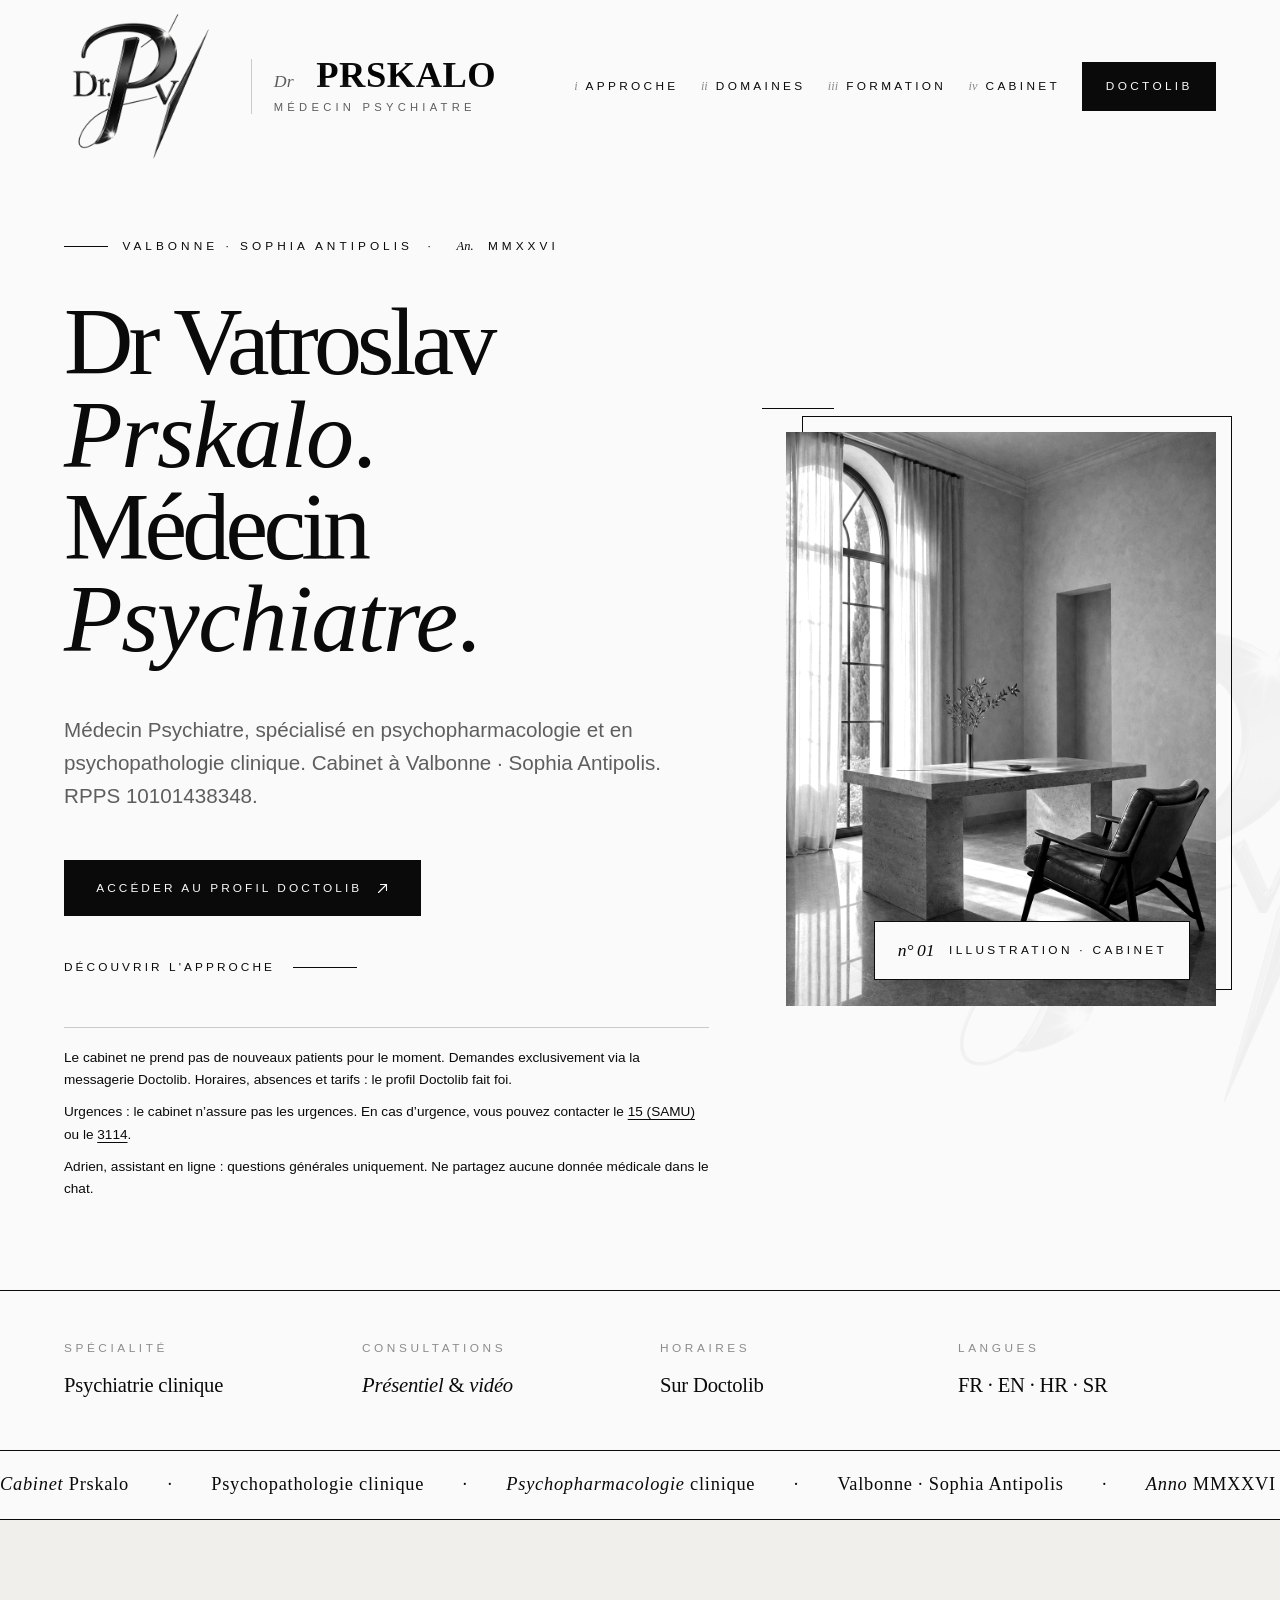
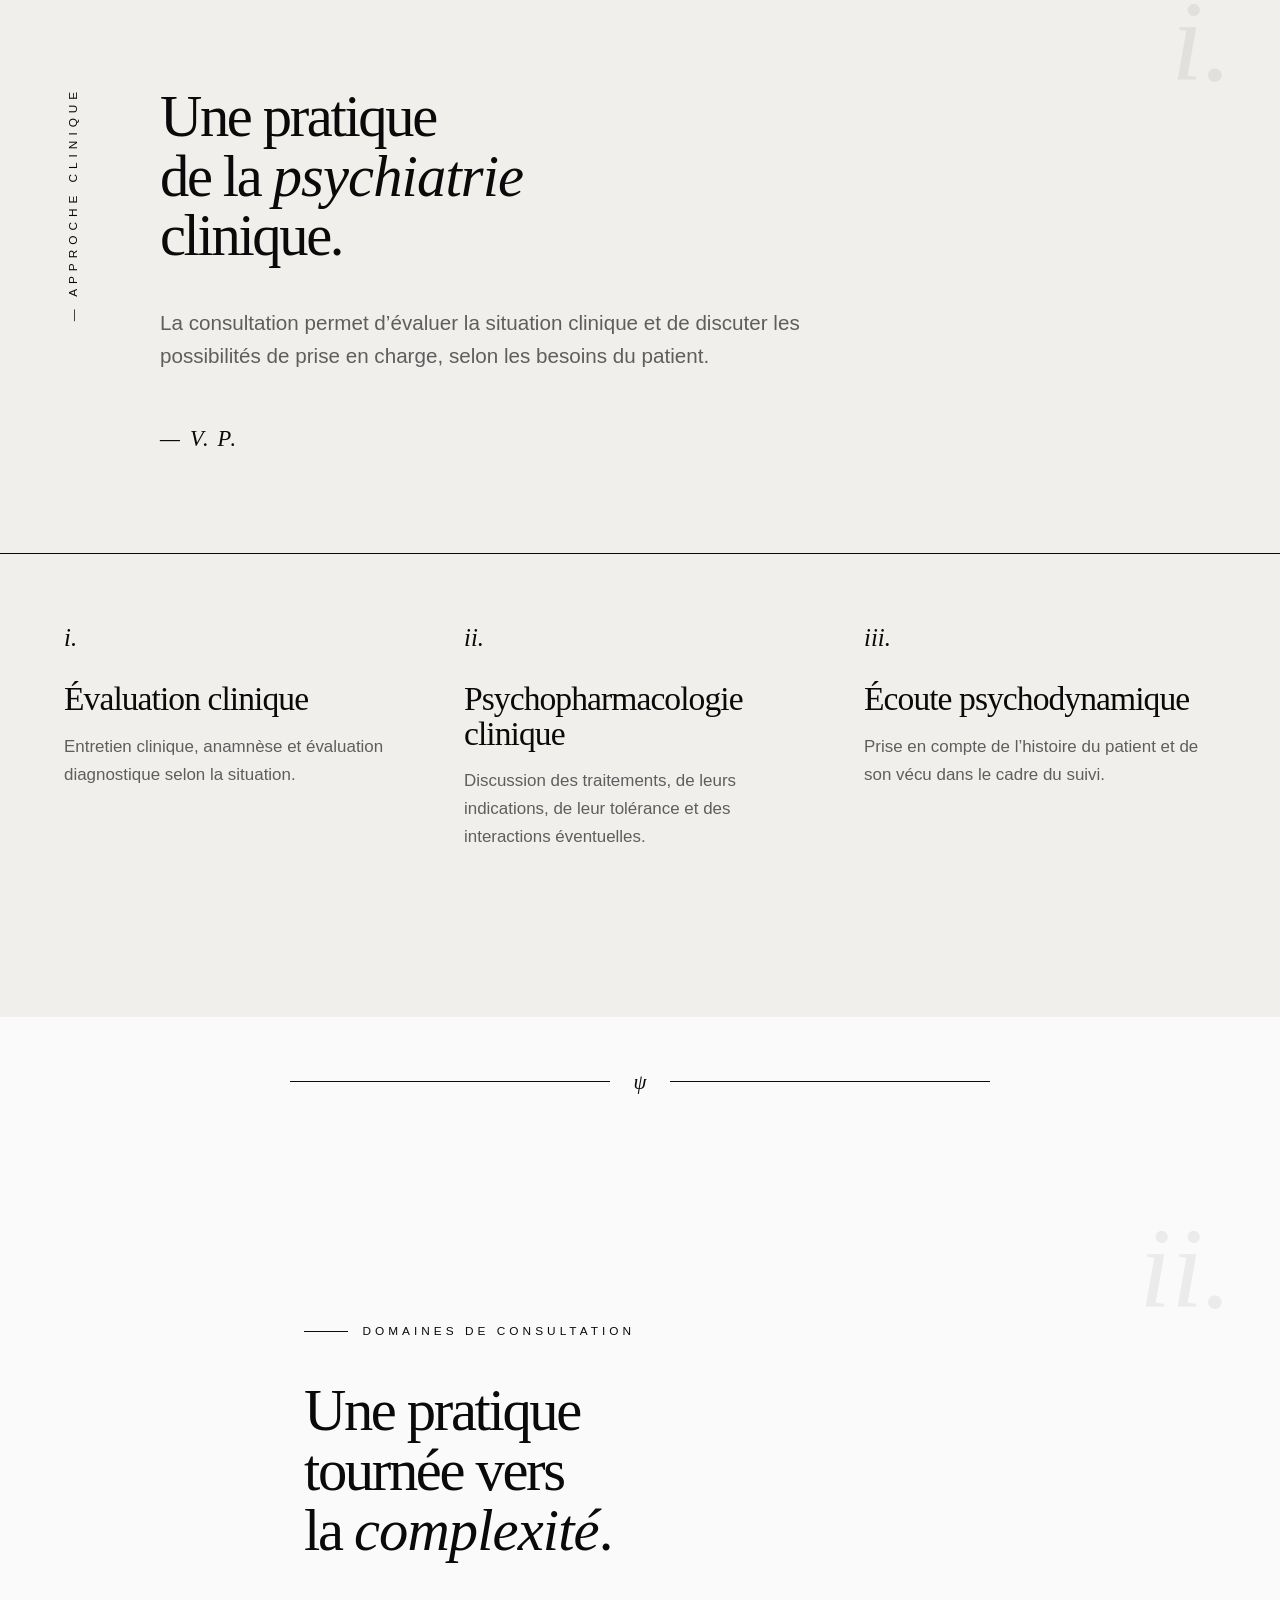
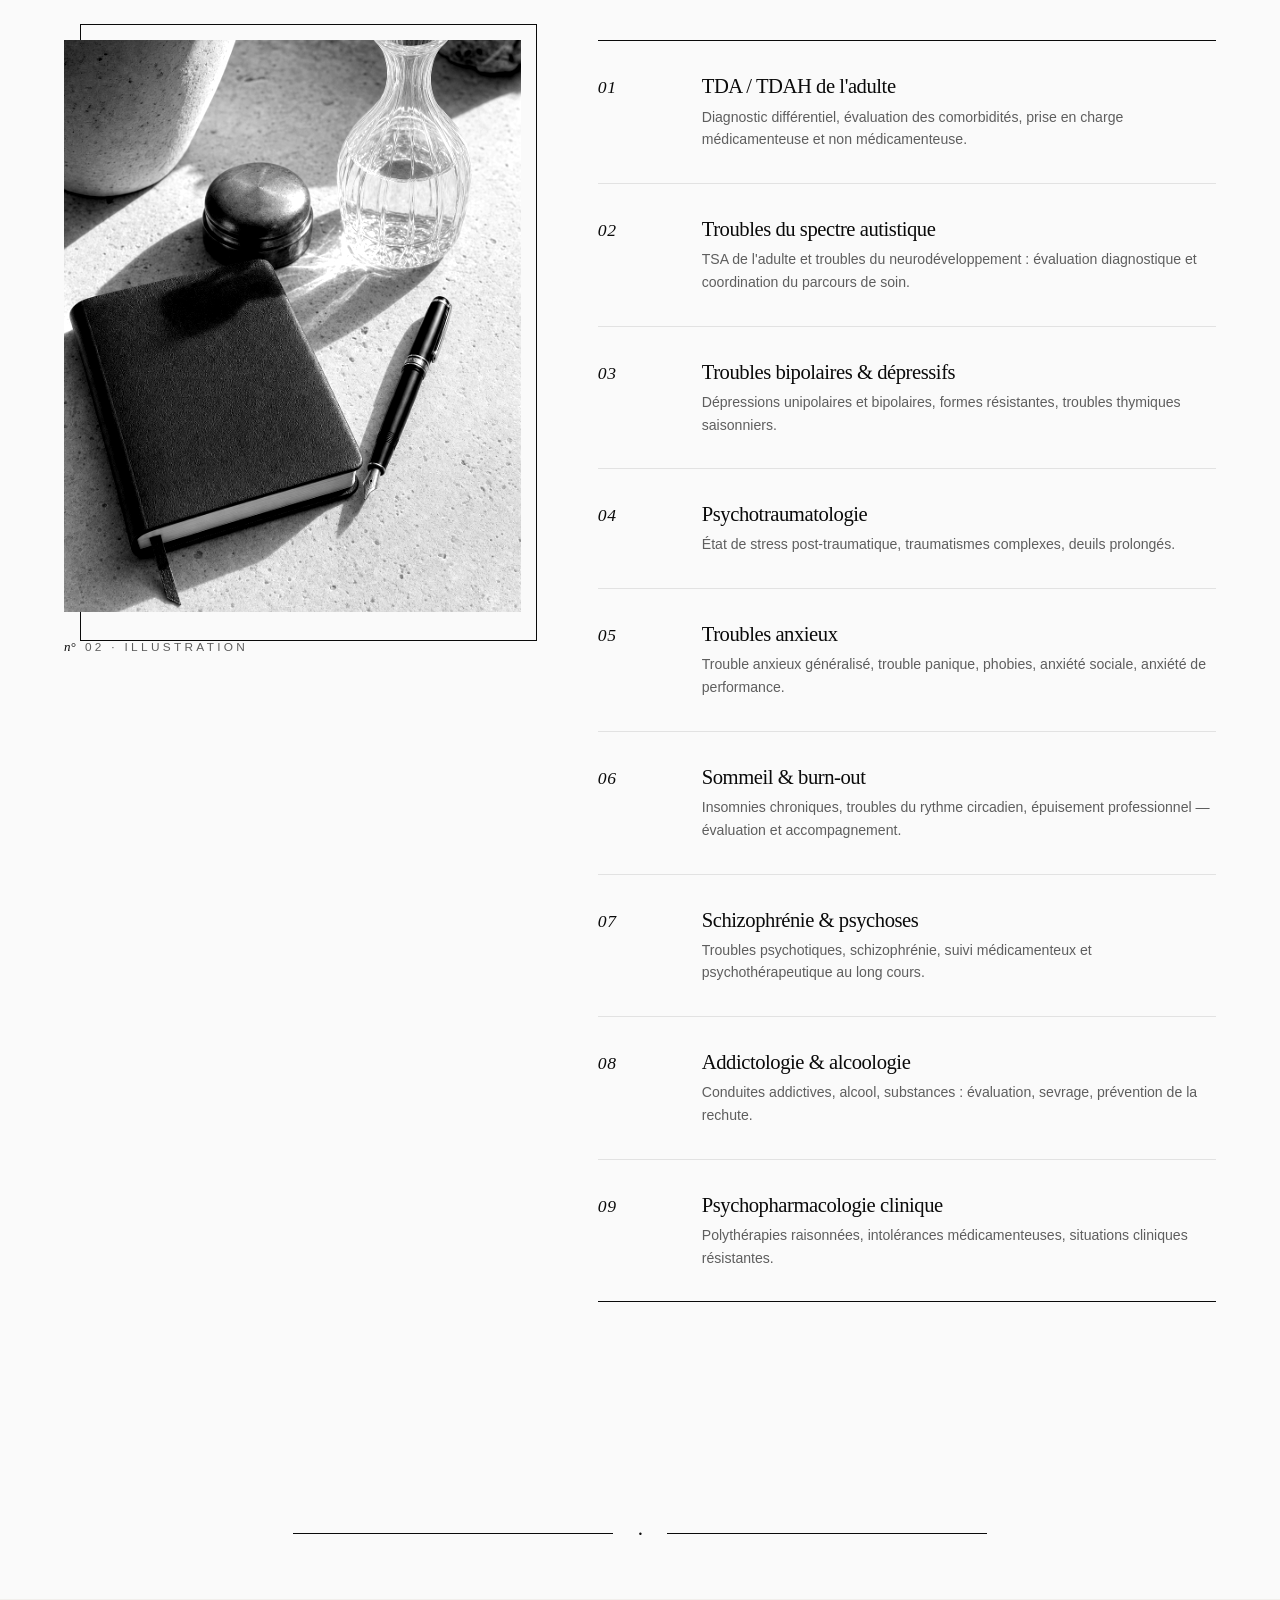
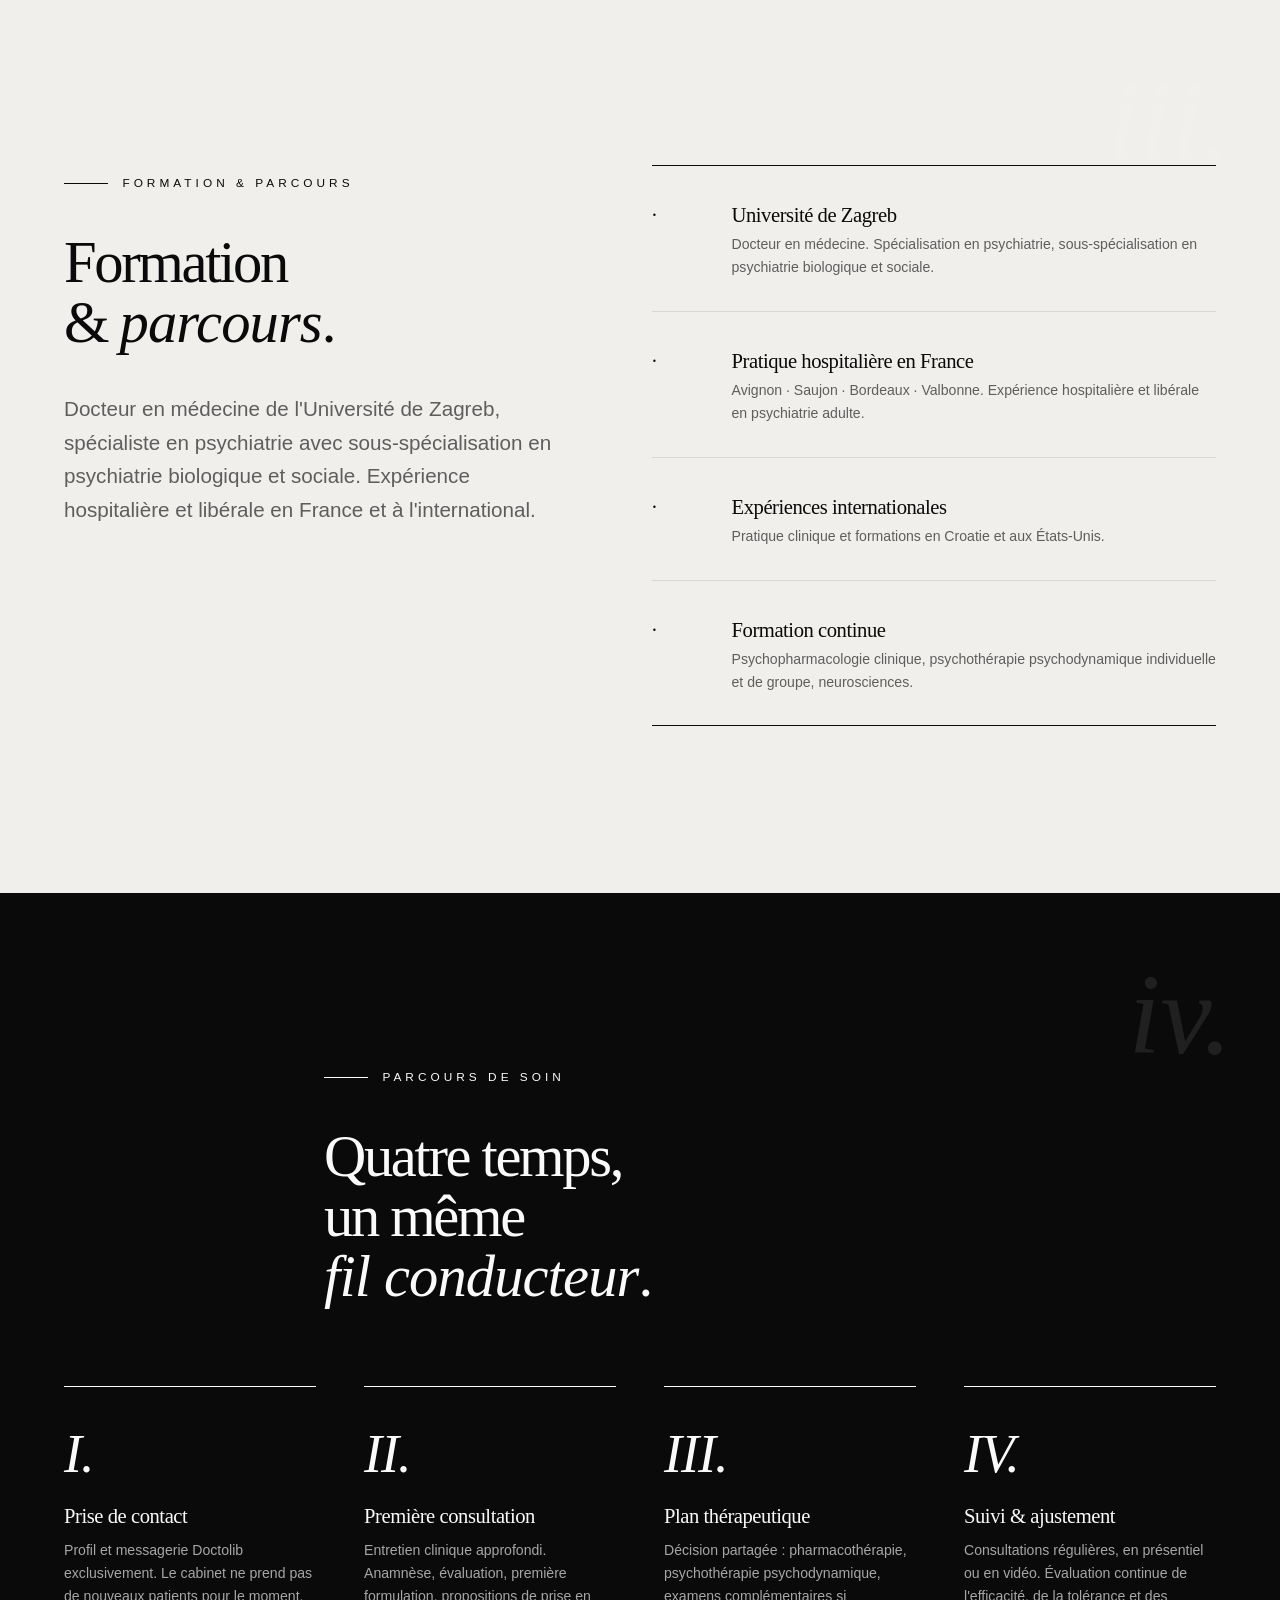
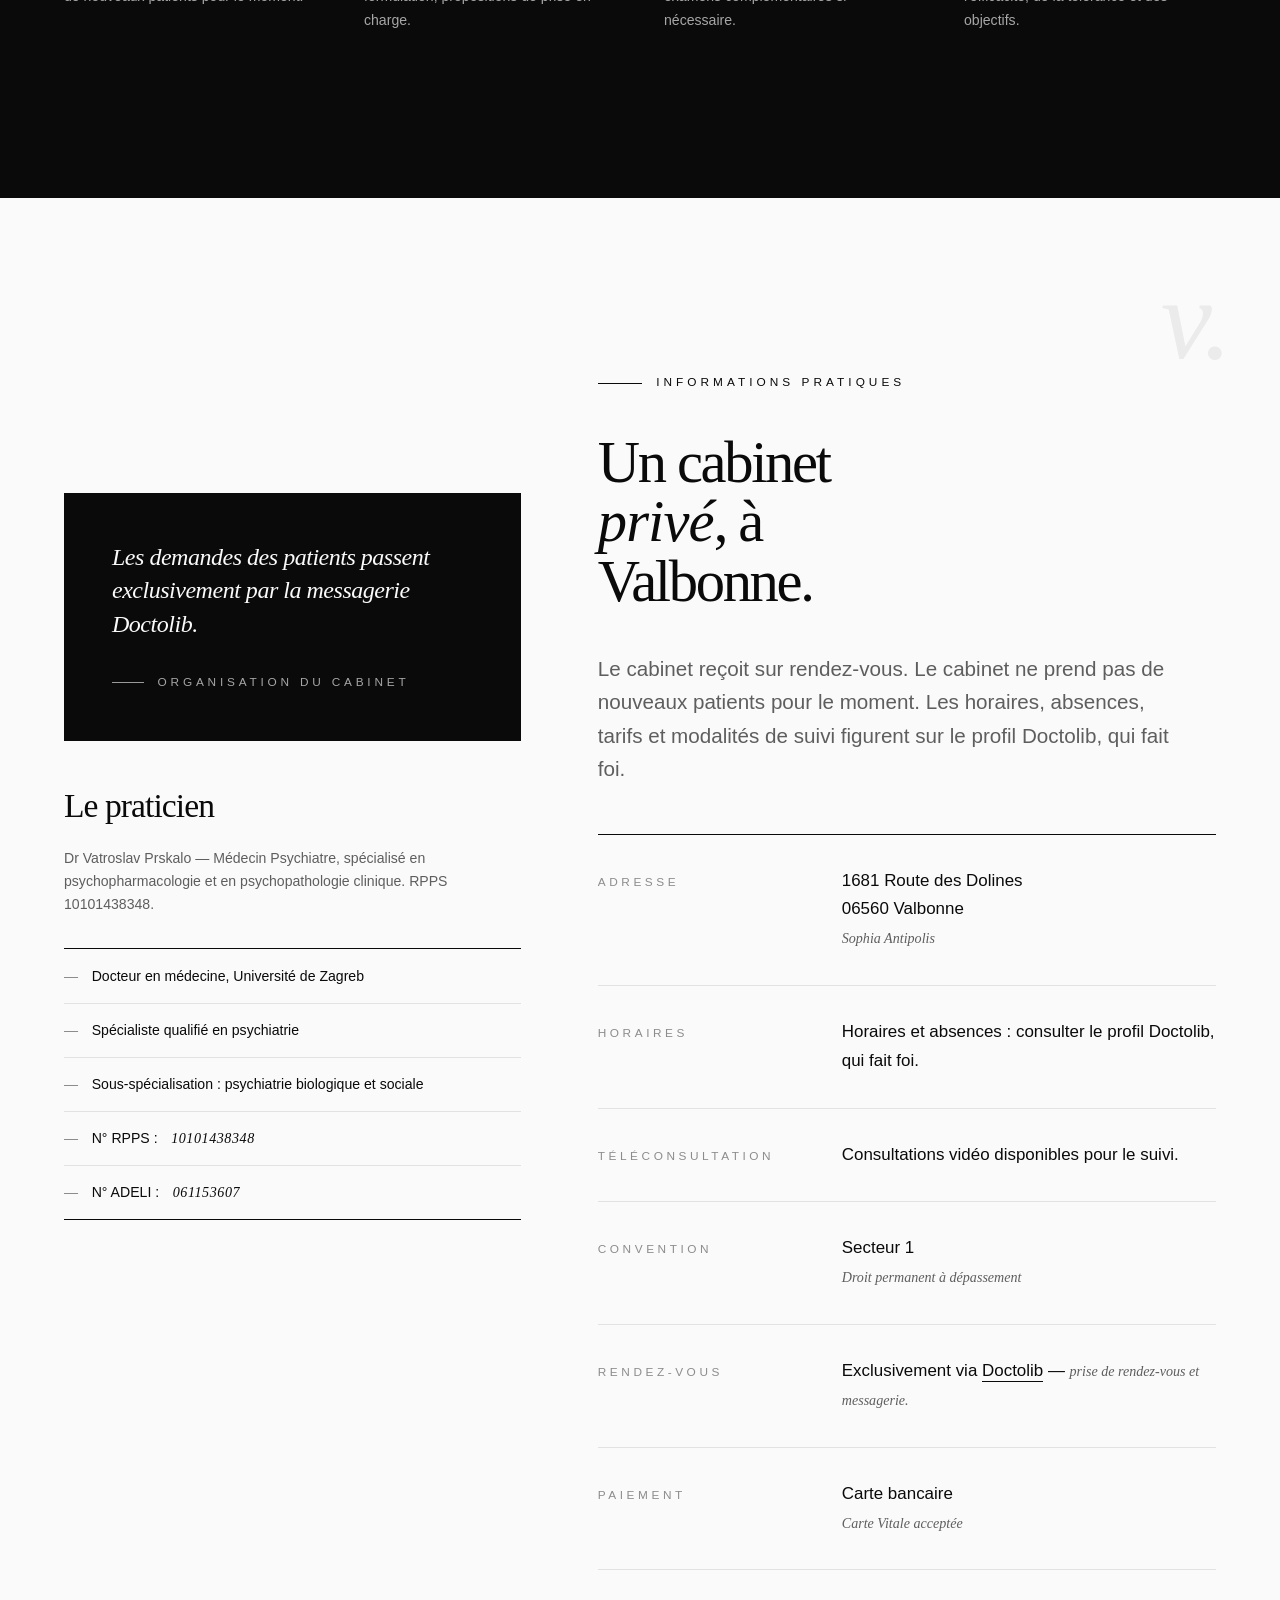
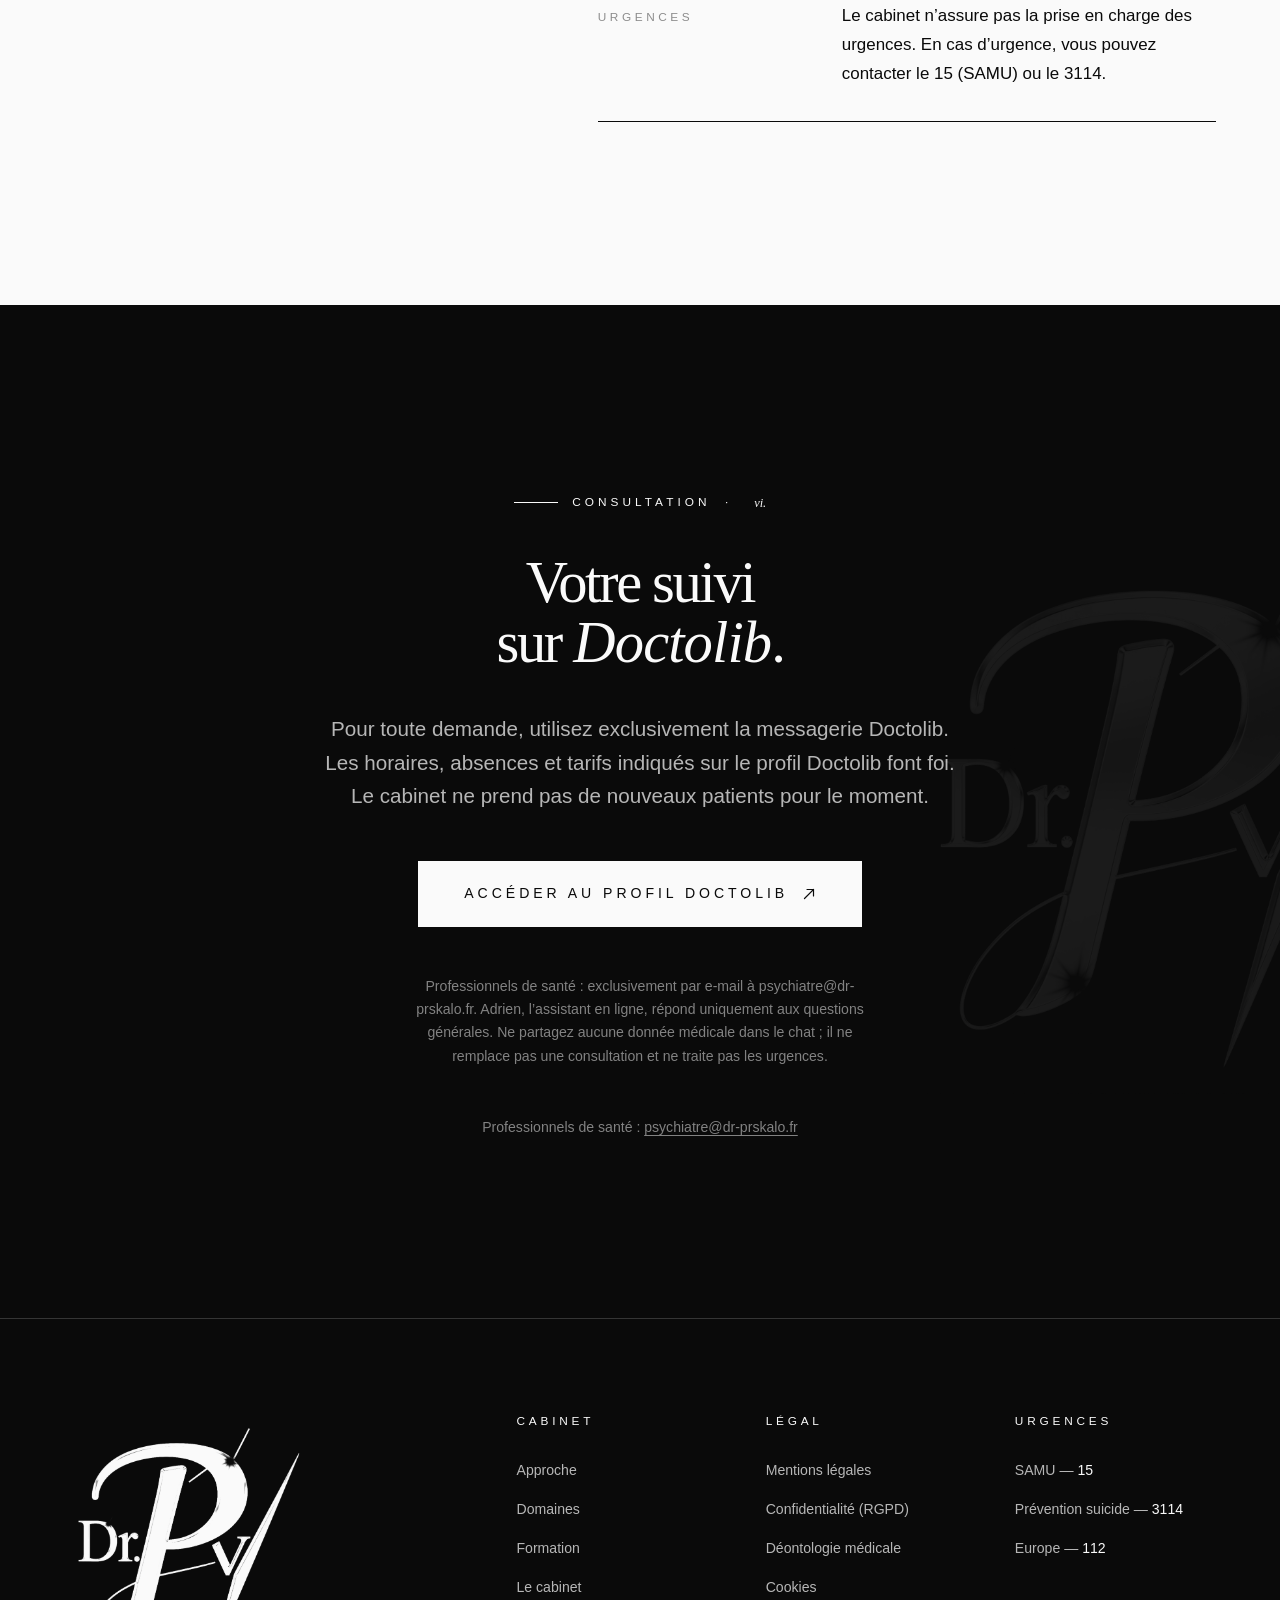
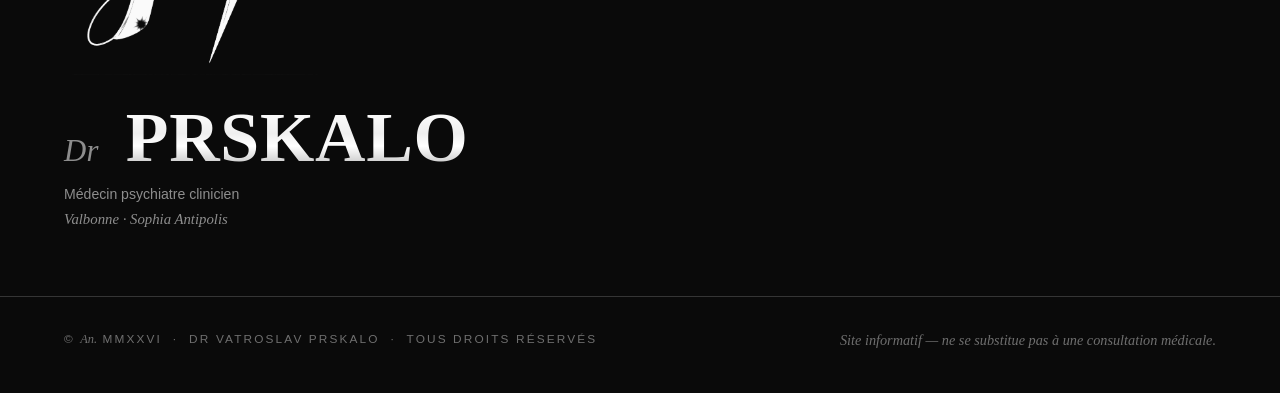
==== index.html @ e4ca60c6 "Site dr-prskalo.fr" ====
<!DOCTYPE html>

<html lang="fr">
<head>
<meta charset="utf-8"/>
<meta content="width=device-width, initial-scale=1" name="viewport"/>
<title>Docteur V. PRSKALO — Médecin Psychiatre</title>
<meta content="Cabinet privé du Dr Vatroslav Prskalo, médecin psychiatre clinicien, spécialisé en psychopathologie et en psychopharmacologie clinique. Valbonne · Sophia Antipolis." name="description"/>
<meta content="Cabinet du Dr V. Prskalo — Médecin psychiatre clinicien" property="og:title"/>
<meta content="Spécialisé en psychopathologie et en psychopharmacologie clinique. Valbonne · Sophia Antipolis." property="og:description"/>
<meta content="website" property="og:type"/>



<link href="style.css" rel="stylesheet"/>
<link href="fonts/fonts.css" rel="stylesheet"/><noscript><style>.curtain{display:none}</style></noscript></head>
<body>
<!-- ============ INTRO RIDEAU (vinjeta haute couture) ============ -->
<div aria-hidden="true" class="curtain" id="curtain">
<div class="curtain-panel curtain-l"></div>
<div class="curtain-panel curtain-r"></div>
<div class="curtain-mark">
<img alt="" src="monogram.png"/>
</div>
</div>
<!-- ============ HEADER ============ -->
<header class="site-header" id="siteHeader">
<div class="container header-inner">
<a aria-label="Cabinet Dr V. Prskalo" class="brand" href="#">
<img alt="" aria-hidden="true" class="brand-mono" src="monogram.png"/>
<span class="brand-text">
<span class="brand-name"><span class="brand-pre"><em>Dr</em></span> <span class="brand-bold">PRSKALO</span></span>
<span class="brand-sub">Médecin Psychiatre</span>
</span>
</a>
<nav aria-label="Navigation principale" class="site-nav">
<a href="#approche"><span class="nav-num">i</span>Approche</a>
<a href="#expertise"><span class="nav-num">ii</span>Domaines</a>
<a href="#formation"><span class="nav-num">iii</span>Formation</a>
<a href="#cabinet"><span class="nav-num">iv</span>Cabinet</a>
<a class="nav-cta" href="https://www.doctolib.fr/psychiatre/valbonne/vatroslav-prskalo" rel="noopener" target="_blank">Doctolib</a>
</nav>
</div>
</header>
<!-- ============ HERO ============ -->
<section class="hero">
<span aria-hidden="true" class="watermark"><img alt="" src="monogram.png"/></span>
<div class="container hero-grid">
<div class="hero-text reveal">
<p class="eyebrow"><span class="hairline-x"></span>Valbonne · Sophia Antipolis  ·  <em>An.</em> MMXXVI</p>
<h1 class="hero-title"><span class="line">Dr Vatroslav</span><span class="line"><em>Prskalo</em>.</span><span class="line">Médecin</span><span class="line"><em>Psychiatre</em>.</span></h1>
<p class="hero-lede">Médecin Psychiatre, spécialisé en psychopharmacologie et en psychopathologie clinique. Cabinet à Valbonne · Sophia Antipolis. RPPS 10101438348.</p>
<div class="hero-cta">
<a class="btn btn-primary" href="https://www.doctolib.fr/psychiatre/valbonne/vatroslav-prskalo" rel="noopener" target="_blank">
<span>Accéder au profil Doctolib</span>
<svg aria-hidden="true" fill="none" height="13" viewbox="0 0 13 13" width="13">
<path d="M2.5 10.5 L 10.5 2.5 M 4.5 2.5 H 10.5 V 8.5" stroke="currentColor" stroke-linecap="round" stroke-width="1.1"></path>
</svg>
</a>
<a class="btn btn-text" href="#approche">
<span>Découvrir l'approche</span>
<span class="btn-text-rule"></span>
</a>
</div><div class="office-notice"><p><strong>Le cabinet ne prend pas de nouveaux patients pour le moment.</strong> Demandes exclusivement via la messagerie Doctolib. Horaires, absences et tarifs : le profil Doctolib fait foi.</p><p><strong>Urgences :</strong> le cabinet n’assure pas les urgences. En cas d’urgence, vous pouvez contacter le <a href="tel:15">15 (SAMU)</a> ou le <a href="tel:3114">3114</a>.</p><p><strong>Adrien, assistant en ligne :</strong> questions générales uniquement. Ne partagez aucune donnée médicale dans le chat.</p></div>
</div>
<figure class="hero-figure reveal reveal-delay">
<span aria-hidden="true" class="figure-frame"></span>
<img alt="Illustration décorative en noir et blanc : intérieur et mobilier" loading="eager" src="hero-bw.png"/>
<figcaption>
<span class="caption-num"><em>n°</em> 01</span>
<span class="caption-text">Illustration · cabinet</span>
</figcaption>
<span aria-hidden="true" class="figure-rule"></span>
</figure>
</div>
<div class="container hero-meta-wrap">
<dl class="hero-meta">
<div><dt>Spécialité</dt><dd>Psychiatrie clinique</dd></div>
<div><dt>Consultations</dt><dd><em>Présentiel</em> &amp; <em>vidéo</em></dd></div>
<div><dt>Horaires</dt><dd>Sur Doctolib</dd></div>
<div><dt>Langues</dt><dd>FR · EN · HR · SR</dd></div>
</dl>
</div>
<!-- Marquee discret -->
<div aria-hidden="true" class="marquee">
<div class="marquee-track">
<span><em>Cabinet</em> Prskalo</span><span>·</span>
<span>Psychopathologie clinique</span><span>·</span>
<span><em>Psychopharmacologie</em> clinique</span><span>·</span>
<span>Valbonne · Sophia Antipolis</span><span>·</span>
<span><em>Anno</em> MMXXVI</span><span>·</span>
<span><em>Cabinet</em> Prskalo</span><span>·</span>
<span>Psychopathologie clinique</span><span>·</span>
<span><em>Psychopharmacologie</em> clinique</span><span>·</span>
<span>Valbonne · Sophia Antipolis</span><span>·</span>
<span><em>Anno</em> MMXXVI</span><span>·</span>
</div>
</div>
</section>
<!-- ============ MANIFESTE / APPROCHE ============ -->
<section class="section section-manifest" id="approche">
<span aria-hidden="true" class="section-mark"><em>i.</em></span>
<div class="container manifest-grid">
<p class="eyebrow eyebrow-vertical">— Approche clinique</p>
<div class="manifest-text reveal">
<h2 class="display-h2"><span class="line">Une pratique</span><span class="line">de la <em>psychiatrie</em></span><span class="line">clinique.</span></h2>
<p class="manifest-lede">La consultation permet d’évaluer la situation clinique et de discuter les possibilités de prise en charge, selon les besoins du patient.</p>
<p class="signature"><em>— V. P.</em></p>
</div>
</div>
<div class="container pillars-grid">
<article class="pillar reveal">
<span class="pillar-num"><em>i.</em></span>
<h3>Évaluation clinique</h3>
<p>Entretien clinique, anamnèse et évaluation diagnostique selon la situation.</p>
</article>
<article class="pillar reveal reveal-d1">
<span class="pillar-num"><em>ii.</em></span>
<h3>Psychopharmacologie clinique</h3>
<p>Discussion des traitements, de leurs indications, de leur tolérance et des interactions éventuelles.</p>
</article>
<article class="pillar reveal reveal-d2">
<span class="pillar-num"><em>iii.</em></span>
<h3>Écoute psychodynamique</h3>
<p>Prise en compte de l’histoire du patient et de son vécu dans le cadre du suivi.</p>
</article>
</div>
</section>
<!-- ============ DIVIDER COUTURE ============ -->
<div aria-hidden="true" class="couture-divider">
<span class="cd-line"></span>
<span class="cd-glyph"><em>ψ</em></span>
<span class="cd-line"></span>
</div>
<!-- ============ EXPERTISE ============ -->
<section class="section section-expertise" id="expertise">
<span aria-hidden="true" class="section-mark"><em>ii.</em></span>
<div class="container expertise-head reveal">
<p class="eyebrow"><span class="hairline-x"></span>Domaines de consultation</p>
<h2 class="display-h2">
<span class="line">Une pratique</span>
<span class="line">tournée vers</span>
<span class="line">la <em>complexité</em>.</span>
</h2>
</div>
<div class="container expertise-grid">
<figure class="expertise-figure reveal">
<span aria-hidden="true" class="figure-frame"></span>
<img alt="Illustration décorative en noir et blanc : carnet et objets" loading="lazy" src="detail-bw.png"/>
<figcaption><em>n°</em> 02 · Illustration</figcaption>
</figure>
<ul class="expertise-list">
<li class="reveal">
<span class="expertise-index"><em>01</em></span>
<div>
<h3>TDA / TDAH de l'adulte</h3>
<p>Diagnostic différentiel, évaluation des comorbidités, prise en charge médicamenteuse et non médicamenteuse.</p>
</div>
</li>
<li class="reveal">
<span class="expertise-index"><em>02</em></span>
<div>
<h3>Troubles du spectre autistique</h3>
<p>TSA de l'adulte et troubles du neurodéveloppement : évaluation diagnostique et coordination du parcours de soin.</p>
</div>
</li>
<li class="reveal">
<span class="expertise-index"><em>03</em></span>
<div>
<h3>Troubles bipolaires &amp; dépressifs</h3>
<p>Dépressions unipolaires et bipolaires, formes résistantes, troubles thymiques saisonniers.</p>
</div>
</li>
<li class="reveal">
<span class="expertise-index"><em>04</em></span>
<div>
<h3>Psychotraumatologie</h3>
<p>État de stress post-traumatique, traumatismes complexes, deuils prolongés.</p>
</div>
</li>
<li class="reveal">
<span class="expertise-index"><em>05</em></span>
<div>
<h3>Troubles anxieux</h3>
<p>Trouble anxieux généralisé, trouble panique, phobies, anxiété sociale, anxiété de performance.</p>
</div>
</li>
<li class="reveal">
<span class="expertise-index"><em>06</em></span>
<div>
<h3>Sommeil &amp; burn-out</h3>
<p>Insomnies chroniques, troubles du rythme circadien, épuisement professionnel — évaluation et accompagnement.</p>
</div>
</li>
<li class="reveal">
<span class="expertise-index"><em>07</em></span>
<div>
<h3>Schizophrénie &amp; psychoses</h3>
<p>Troubles psychotiques, schizophrénie, suivi médicamenteux et psychothérapeutique au long cours.</p>
</div>
</li>
<li class="reveal">
<span class="expertise-index"><em>08</em></span>
<div>
<h3>Addictologie &amp; alcoologie</h3>
<p>Conduites addictives, alcool, substances : évaluation, sevrage, prévention de la rechute.</p>
</div>
</li>
<li class="reveal">
<span class="expertise-index"><em>09</em></span>
<div>
<h3>Psychopharmacologie clinique</h3>
<p>Polythérapies raisonnées, intolérances médicamenteuses, situations cliniques résistantes.</p>
</div>
</li>
</ul>
</div>
</section>
<!-- ============ DIVIDER COUTURE ============ -->
<div aria-hidden="true" class="couture-divider">
<span class="cd-line"></span>
<span class="cd-glyph"><em>·</em></span>
<span class="cd-line"></span>
</div>
<!-- ============ FORMATION ============ -->
<section class="section section-formation" id="formation">
<span aria-hidden="true" class="section-mark section-mark-light"><em>iii.</em></span>
<div class="container formation-grid">
<div class="formation-head reveal">
<p class="eyebrow"><span class="hairline-x"></span>Formation &amp; parcours</p>
<h2 class="display-h2"><span class="line">Formation</span><span class="line">&amp; <em>parcours</em>.</span></h2>
<p class="formation-lede">
        Docteur en médecine de l'Université de Zagreb, spécialiste en psychiatrie avec sous-spécialisation en psychiatrie biologique et sociale. Expérience hospitalière et libérale en France et à l'international.
      </p>
</div>
<ol class="cv-list">
<li class="reveal">
<span class="cv-year"><em>·</em></span>
<div>
<h4>Université de Zagreb</h4>
<p>Docteur en médecine. Spécialisation en psychiatrie, sous-spécialisation en psychiatrie biologique et sociale.</p>
</div>
</li>
<li class="reveal">
<span class="cv-year"><em>·</em></span>
<div>
<h4>Pratique hospitalière en France</h4>
<p>Avignon · Saujon · Bordeaux · Valbonne. Expérience hospitalière et libérale en psychiatrie adulte.</p>
</div>
</li>
<li class="reveal">
<span class="cv-year"><em>·</em></span>
<div>
<h4>Expériences internationales</h4>
<p>Pratique clinique et formations en Croatie et aux États-Unis.</p>
</div>
</li>
<li class="reveal">
<span class="cv-year"><em>·</em></span>
<div>
<h4>Formation continue</h4>
<p>Psychopharmacologie clinique, psychothérapie psychodynamique individuelle et de groupe, neurosciences.</p>
</div>
</li>
</ol>
</div>
</section>
<!-- ============ PARCOURS DE SOIN ============ -->
<section class="section section-dark" id="parcours">
<span aria-hidden="true" class="section-mark section-mark-light"><em>iv.</em></span>
<div class="container parcours-head reveal">
<p class="eyebrow eyebrow-light"><span class="hairline-x hairline-x-light"></span>Parcours de soin</p>
<h2 class="display-h2">
<span class="line">Quatre temps,</span>
<span class="line">un même</span>
<span class="line"><em>fil conducteur</em>.</span>
</h2>
</div>
<div class="container">
<ol class="steps">
<li class="reveal">
<span class="step-num"><em>I.</em></span>
<h3>Prise de contact</h3>
<p>Profil et messagerie Doctolib exclusivement. Le cabinet ne prend pas de nouveaux patients pour le moment.</p>
</li>
<li class="reveal reveal-d1">
<span class="step-num"><em>II.</em></span>
<h3>Première consultation</h3>
<p>Entretien clinique approfondi. Anamnèse, évaluation, première formulation, propositions de prise en charge.</p>
</li>
<li class="reveal reveal-d2">
<span class="step-num"><em>III.</em></span>
<h3>Plan thérapeutique</h3>
<p>Décision partagée : pharmacothérapie, psychothérapie psychodynamique, examens complémentaires si nécessaire.</p>
</li>
<li class="reveal reveal-d3">
<span class="step-num"><em>IV.</em></span>
<h3>Suivi &amp; ajustement</h3>
<p>Consultations régulières, en présentiel ou en vidéo. Évaluation continue de l'efficacité, de la tolérance et des objectifs.</p>
</li>
</ol>
</div>
</section>
<!-- ============ CABINET ============ -->
<section class="section" id="cabinet">
<span aria-hidden="true" class="section-mark"><em>v.</em></span>
<div class="container cabinet-grid">
<aside class="cabinet-aside reveal">
<div class="quote"><p>Les demandes des patients passent exclusivement par la messagerie Doctolib.</p><footer><span class="quote-rule"></span>Organisation du cabinet</footer></div>
<div class="credentials">
<h3>Le praticien</h3>
<p class="cred-intro">Dr Vatroslav Prskalo — Médecin Psychiatre, spécialisé en psychopharmacologie et en psychopathologie clinique. RPPS 10101438348.</p>
<ul class="cred-list">
<li><span>—</span> Docteur en médecine, Université de Zagreb</li>
<li><span>—</span> Spécialiste qualifié en psychiatrie</li>
<li><span>—</span> Sous-spécialisation : psychiatrie biologique et sociale</li>
<li><span>—</span> N° RPPS : <em>10101438348</em></li>
<li><span>—</span> N° ADELI : <em>061153607</em></li>
</ul>
</div>
</aside>
<div class="cabinet-main reveal">
<p class="eyebrow"><span class="hairline-x"></span>Informations pratiques</p>
<h2 class="display-h2">
<span class="line">Un cabinet</span>
<span class="line"><em>privé</em>, à</span>
<span class="line">Valbonne.</span>
</h2>
<p class="cabinet-lede">Le cabinet reçoit sur rendez-vous. Le cabinet ne prend pas de nouveaux patients pour le moment. Les horaires, absences, tarifs et modalités de suivi figurent sur le profil Doctolib, qui fait foi.</p>
<dl class="info-list">
<div>
<dt>Adresse</dt>
<dd>1681 Route des Dolines<br/>06560 Valbonne<br/><em>Sophia Antipolis</em></dd>
</div>
<div>
<dt>Horaires</dt>
<dd>Horaires et absences : consulter le profil Doctolib, qui fait foi.</dd>
</div>
<div>
<dt>Téléconsultation</dt>
<dd>Consultations vidéo disponibles pour le suivi.</dd>
</div>
<div>
<dt>Convention</dt>
<dd>Secteur 1<br/><em>Droit permanent à dépassement</em></dd>
</div>
<div>
<dt>Rendez-vous</dt>
<dd>Exclusivement via <a class="inline-link" href="https://www.doctolib.fr/psychiatre/valbonne/vatroslav-prskalo" rel="noopener" target="_blank">Doctolib</a> — <em>prise de rendez-vous et messagerie.</em></dd>
</div>
<div>
<dt>Paiement</dt>
<dd>Carte bancaire<br/><em>Carte Vitale acceptée</em></dd>
</div>
<div>
<dt>Urgences</dt>
<dd>Le cabinet n’assure pas la prise en charge des urgences. En cas d’urgence, vous pouvez contacter le <a href="tel:15">15 (SAMU)</a> ou le <a href="tel:3114">3114</a>.</dd>
</div>
</dl>
</div>
</div>
</section>
<!-- ============ CTA RDV ============ -->
<section class="section section-cta" id="rdv">
<span aria-hidden="true" class="watermark watermark-light"><img alt="" src="monogram.png"/></span>
<div class="container cta-inner reveal">
<p class="eyebrow eyebrow-light"><span class="hairline-x hairline-x-light"></span>Consultation  ·  <em>vi.</em></p>
<h2 class="display-h2"><span class="line">Votre suivi</span><span class="line">sur <em>Doctolib</em>.</span></h2>
<p class="cta-lede">Pour toute demande, utilisez exclusivement la messagerie Doctolib. Les horaires, absences et tarifs indiqués sur le profil Doctolib font foi. Le cabinet ne prend pas de nouveaux patients pour le moment.</p>
<a class="btn btn-light btn-large" href="https://www.doctolib.fr/psychiatre/valbonne/vatroslav-prskalo" rel="noopener" target="_blank">
<span>Accéder au profil Doctolib</span>
<svg aria-hidden="true" fill="none" height="14" viewbox="0 0 14 14" width="14">
<path d="M2.5 11.5 L 11.5 2.5 M 5 2.5 H 11.5 V 9" stroke="currentColor" stroke-linecap="round" stroke-width="1.2"></path>
</svg>
</a>
<p class="cta-fineprint">Professionnels de santé : exclusivement par e-mail à psychiatre@dr-prskalo.fr. Adrien, l’assistant en ligne, répond uniquement aux questions générales. Ne partagez aucune donnée médicale dans le chat ; il ne remplace pas une consultation et ne traite pas les urgences.</p>
<p class="cta-fineprint">Professionnels de santé : <a href="mailto:psychiatre@dr-prskalo.fr">psychiatre@dr-prskalo.fr</a></p></div>
</section>
<!-- ============ FOOTER ============ -->
<footer class="site-footer">
<div class="container footer-inner">
<div class="footer-brand">
<img alt="" aria-hidden="true" class="brand-mono brand-mono-light" src="monogram-bw.png"/>
<p class="footer-brand-name"><span class="brand-pre"><em>Dr</em></span> <span class="brand-bold">PRSKALO</span></p>
<p class="footer-brand-sub">Médecin psychiatre clinicien<br/><em>Valbonne · Sophia Antipolis</em></p>
</div>
<div class="footer-col">
<h4>Cabinet</h4>
<ul>
<li><a href="#approche">Approche</a></li>
<li><a href="#expertise">Domaines</a></li>
<li><a href="#formation">Formation</a></li>
<li><a href="#cabinet">Le cabinet</a></li>
</ul>
</div>
<div class="footer-col">
<h4>Légal</h4>
<ul>
<li><a href="mentions-legales.html">Mentions légales</a></li>
<li><a href="mentions-legales.html">Confidentialité (RGPD)</a></li>
<li><a href="mentions-legales.html">Déontologie médicale</a></li>
<li><a href="mentions-legales.html">Cookies</a></li>
</ul>
</div>
<div class="footer-col">
<h4>Urgences</h4>
<ul>
<li><a href="tel:15">SAMU — <strong>15</strong></a></li>
<li><a href="tel:3114">Prévention suicide — <strong>3114</strong></a></li>
<li><a href="tel:112">Europe — <strong>112</strong></a></li>
</ul>
</div>
</div>
<div class="container footer-bottom">
<p>© <em>An.</em> MMXXVI  ·  Dr Vatroslav Prskalo  ·  Tous droits réservés</p>
<p class="footer-disclaimer"><em>Site informatif — ne se substitue pas à une consultation médicale.</em></p>
</div>
</footer>
<script>
  // Header scroll state
  const header = document.getElementById('siteHeader');
  window.addEventListener('scroll', () => {
    header.classList.toggle('scrolled', window.scrollY > 24);
  }, { passive: true });

  // Curtain intro
  window.addEventListener('load', () => {
    requestAnimationFrame(() => {
      document.getElementById('curtain').classList.add('curtain-open');
      document.body.classList.add('loaded');
    });
  });

  // Reveal on scroll
  const io = new IntersectionObserver((entries) => {
    entries.forEach(e => {
      if (e.isIntersecting) {
        e.target.classList.add('in');
        io.unobserve(e.target);
      }
    });
  }, { threshold: 0.14, rootMargin: '0px 0px -80px 0px' });
  document.querySelectorAll('.reveal').forEach(el => io.observe(el));
</script>
<script type="module" src="https://widget.fonio.ai/webchat-widget.js" data-fonio-webchat-widget-id="84504d0c-872e-4907-a4d5-54c81f67269d" data-fonio-webchat-widget-mode="floating" ></script>
</body>
</html>
---- style.css ----
/* ============================================================
   CABINET DR V. PRSKALO — Haute Couture v3 « Maison »
   Noir & Blanc absolu. Logo dominant. Typographie aérienne.
   ============================================================ */

:root {
  --black:       #0A0A0A;
  --black-2:     #1C1C1C;
  --white:       #FAFAFA;
  --white-2:     #F1EFEC;
  --paper:       #FFFFFF;
  --ink-50:      #5E5E5E;
  --ink-30:      #8C8C8C;
  --ink-15:      #C7C7C7;
  --hairline:    rgba(10,10,10,0.10);
  --hairline-2:  rgba(10,10,10,0.20);
  --hairline-light: rgba(250,250,250,0.18);

  --font-display: 'Fraunces', 'Times New Roman', serif;
  --font-sans:    'Inter', -apple-system, BlinkMacSystemFont, 'Segoe UI', sans-serif;

  --t-xs:   clamp(0.68rem, 0.66rem + 0.1vw, 0.74rem);
  --t-sm:   clamp(0.82rem, 0.8rem + 0.15vw, 0.88rem);
  --t-base: clamp(0.97rem, 0.94rem + 0.18vw, 1.06rem);
  --t-lg:   clamp(1.1rem, 1.05rem + 0.3vw, 1.3rem);
  --t-xl:   clamp(1.6rem, 1.4rem + 0.9vw, 2.1rem);
  --t-2xl:  clamp(2.4rem, 1.9rem + 2.2vw, 3.9rem);
  --t-hero: clamp(3rem, 2rem + 5vw, 7rem);

  --s-2: 0.5rem;  --s-3: 0.75rem;  --s-4: 1rem;
  --s-6: 1.5rem;  --s-8: 2rem;     --s-10: 2.5rem;
  --s-12: 3rem;   --s-16: 4rem;    --s-20: 5rem;
  --s-24: 6rem;   --s-32: 8rem;    --s-40: 10rem;

  --container: 1320px;
  --ease: cubic-bezier(0.2, 0.8, 0.2, 1);
  --ease-out: cubic-bezier(0.16, 1, 0.3, 1);
}

*, *::before, *::after { box-sizing: border-box; }
html { -webkit-text-size-adjust: 100%; scroll-behavior: smooth; scroll-padding-top: 100px; }
body {
  margin: 0;
  font-family: var(--font-sans);
  font-size: var(--t-base);
  font-weight: 300;
  line-height: 1.62;
  color: var(--black);
  background: var(--white);
  -webkit-font-smoothing: antialiased;
  text-rendering: optimizeLegibility;
  overflow-x: hidden;
}
img, svg { display: block; max-width: 100%; }
a { color: inherit; text-decoration: none; transition: color .25s var(--ease), opacity .25s var(--ease); }
ul, ol { margin: 0; padding: 0; list-style: none; }

::selection { background: var(--black); color: var(--white); }

.container {
  width: 100%;
  max-width: var(--container);
  margin: 0 auto;
  padding: 0 clamp(1.5rem, 5vw, 4rem);
  position: relative;
}

/* ============ TYPO ============ */
h1, h2, h3, h4 {
  font-family: var(--font-display);
  font-weight: 200;
  line-height: 1.02;
  letter-spacing: -0.032em;
  margin: 0;
  color: var(--black);
  font-variation-settings: "opsz" 144, "SOFT" 30;
}
h1 em, h2 em, h3 em, h4 em {
  font-style: italic;
  font-weight: 200;
  font-variation-settings: "opsz" 144, "SOFT" 100;
  letter-spacing: -0.015em;
}
.display-h2 {
  display: block;
  font-size: var(--t-2xl);
  letter-spacing: -0.04em;
  line-height: 1.02;
  font-weight: 200;
}
.display-h2 .line { display: block; }
p { margin: 0 0 1em; }
p:last-child { margin-bottom: 0; }

/* Eyebrow */
.eyebrow {
  display: inline-flex;
  align-items: center;
  gap: 0.9rem;
  font-family: var(--font-sans);
  font-size: var(--t-xs);
  font-weight: 400;
  letter-spacing: 0.34em;
  text-transform: uppercase;
  color: var(--black);
  margin: 0 0 var(--s-10);
}
.eyebrow em {
  font-family: var(--font-display);
  font-style: italic;
  font-weight: 300;
  letter-spacing: 0;
  text-transform: none;
  font-size: 1.05em;
  color: var(--black);
}
.hairline-x {
  display: inline-block;
  width: 44px;
  height: 1px;
  background: var(--black);
}
.hairline-x-light { background: var(--white); }
.eyebrow-light { color: var(--white); }
.eyebrow-light em { color: var(--white); }

/* ============ BOUTONS ============ */
.btn {
  display: inline-flex;
  align-items: center;
  gap: 0.85rem;
  padding: 1.1rem 1.95rem;
  font-size: var(--t-xs);
  font-weight: 500;
  letter-spacing: 0.26em;
  text-transform: uppercase;
  border-radius: 0;
  border: 1px solid transparent;
  transition: all .45s var(--ease);
  white-space: nowrap;
  cursor: pointer;
}
.btn-primary { background: var(--black); color: var(--white); border-color: var(--black); }
.btn-primary:hover { background: var(--white); color: var(--black); }
.btn-light { background: var(--white); color: var(--black); border-color: var(--white); }
.btn-light:hover { background: transparent; color: var(--white); }
.btn-large { padding: 1.3rem 2.8rem; font-size: var(--t-sm); letter-spacing: 0.28em; }
.btn-text {
  background: transparent; color: var(--black); border: none;
  padding: 1.1rem 0; gap: 1.1rem;
  position: relative;
}
.btn-text-rule {
  display: inline-block; width: 64px; height: 1px; background: var(--black);
  transition: width .45s var(--ease);
}
.btn-text:hover .btn-text-rule { width: 96px; }

.inline-link { border-bottom: 1px solid var(--black); padding-bottom: 1px; }
.inline-link:hover { opacity: 0.6; }

/* ============ CURTAIN INTRO ============ */
.curtain {
  position: fixed; inset: 0;
  z-index: 9999;
  pointer-events: none;
  display: grid;
  grid-template-columns: 1fr 1fr;
  background: transparent;
}
.curtain-panel {
  background: var(--white);
  transition: transform 1.4s var(--ease-out);
  position: relative;
}
.curtain-l { border-right: 1px solid var(--black); }
.curtain-mark {
  position: fixed;
  inset: 0;
  display: grid;
  place-items: center;
  pointer-events: none;
  transition: opacity .9s var(--ease) .2s;
}
.curtain-mark img {
  width: clamp(140px, 18vw, 220px);
  height: auto;
  filter: drop-shadow(0 6px 24px rgba(0,0,0,0.08));
  animation: monoEnter 1.2s var(--ease-out) both;
}
@keyframes monoEnter {
  from { opacity: 0; transform: translateY(14px) scale(0.96); }
  to   { opacity: 1; transform: translateY(0) scale(1); }
}
.curtain.curtain-open .curtain-l { transform: translateX(-101%); }
.curtain.curtain-open .curtain-r { transform: translateX(101%); }
.curtain.curtain-open .curtain-mark { opacity: 0; }

/* ============ REVEAL ON SCROLL ============ */
.reveal {
  opacity: 0;
  transform: translateY(28px);
  transition: opacity 1s var(--ease-out), transform 1.1s var(--ease-out);
}
.reveal.in { opacity: 1; transform: translateY(0); }
.reveal-d1 { transition-delay: .12s; }
.reveal-d2 { transition-delay: .24s; }
.reveal-d3 { transition-delay: .36s; }
.reveal-delay { transition-delay: .25s; }

/* ============ HEADER ============ */
.site-header {
  position: sticky; top: 0; z-index: 50;
  background: rgba(250, 250, 250, 0.78);
  backdrop-filter: saturate(140%) blur(20px);
  -webkit-backdrop-filter: saturate(140%) blur(20px);
  border-bottom: 1px solid transparent;
  transition: border-color .4s var(--ease), background .4s var(--ease), padding .4s var(--ease);
}
.site-header.scrolled {
  border-bottom-color: var(--hairline);
  background: rgba(250, 250, 250, 0.96);
}
.header-inner {
  display: flex;
  align-items: center;
  justify-content: space-between;
  padding-top: 1.4rem;
  padding-bottom: 1.4rem;
  transition: padding .4s var(--ease);
}
.site-header.scrolled .header-inner { padding-top: 0.9rem; padding-bottom: 0.9rem; }

.brand { display: flex; align-items: center; gap: 1.7rem; color: var(--black); min-width: 0; }
.brand-mono {
  width: 188px;
  height: 188px;
  object-fit: contain;
  display: block;
  transition: width .4s var(--ease), height .4s var(--ease), transform .8s var(--ease);
  margin: -22px 0;
}
.brand:hover .brand-mono { transform: rotate(-2deg) scale(1.04); }
.site-header.scrolled .brand-mono { width: 110px; height: 110px; margin: -8px 0; }
.brand-mono-light { filter: invert(1); }
.brand-text { display: flex; flex-direction: column; line-height: 1; gap: 0.65rem;
  padding-left: 1.35rem; border-left: 1px solid var(--hairline-2);
  white-space: nowrap;
}
.brand-name {
  font-family: var(--font-display);
  font-size: 1.55rem;
  font-weight: 300;
  letter-spacing: 0.002em;
  display: inline-flex;
  align-items: baseline;
  gap: 0.55rem;
  line-height: 1;
}
.brand-name em { font-style: italic; font-weight: 300; }
.brand-pre {
  font-weight: 300;
  font-style: normal;
  color: var(--ink-50);
  letter-spacing: 0.01em;
  font-size: 0.74em;
}
.brand-pre em { color: var(--ink-50); }
.brand-bold {
  font-family: var(--font-display);
  font-weight: 600;
  font-size: 1.52em;
  letter-spacing: 0.014em;
  color: var(--black);
  text-transform: uppercase;
  font-variation-settings: "opsz" 144, "SOFT" 30;
  line-height: 0.9;
  background: linear-gradient(180deg, #161616 0%, #000 46%, #050505 58%, #1f1f1f 100%);
  -webkit-background-clip: text;
  background-clip: text;
  -webkit-text-fill-color: transparent;
}
.brand-sub {
  font-family: var(--font-sans);
  font-size: 0.7rem;
  letter-spacing: 0.38em;
  text-transform: uppercase;
  color: var(--ink-50);
  font-weight: 400;
}
.site-nav { display: flex; align-items: center; gap: clamp(0.9rem, 2.2vw, 2.2rem); margin-left: auto; padding-left: 2rem; }
.site-nav a {
  font-size: var(--t-xs);
  color: var(--black);
  position: relative;
  font-weight: 400;
  letter-spacing: 0.28em;
  text-transform: uppercase;
  display: inline-flex;
  align-items: baseline;
  gap: 0.5rem;
}
.nav-num {
  font-family: var(--font-display);
  font-style: italic;
  font-weight: 200;
  font-size: 0.78rem;
  color: var(--ink-30);
  letter-spacing: 0;
  text-transform: none;
}
.site-nav a:not(.nav-cta):hover { opacity: 0.55; }
.site-nav a:not(.nav-cta)::after {
  content: ''; position: absolute;
  left: 0; right: 0; bottom: -8px;
  height: 1px; background: var(--black);
  transform: scaleX(0); transform-origin: left;
  transition: transform .4s var(--ease);
}
.site-nav a:not(.nav-cta):hover::after { transform: scaleX(1); }
.nav-cta {
  background: var(--black); color: var(--white) !important;
  padding: 0.85rem 1.4rem; border: 1px solid var(--black);
  transition: all .35s var(--ease);
}
.nav-cta:hover { background: transparent; color: var(--black) !important; }
@media (max-width: 1280px) {
  .brand-mono { width: 160px; height: 160px; margin: -16px 0; }
  .brand-name { font-size: 1.5rem; }
  .site-nav { gap: 1.4rem; }
}
@media (max-width: 1120px) {
  .brand-mono { width: 132px; height: 132px; margin: -10px 0; }
  .brand-name { font-size: 1.35rem; }
  .brand-sub { font-size: 0.62rem; letter-spacing: 0.32em; }
}
@media (max-width: 880px) {
  .site-nav a:not(.nav-cta) { display: none; }
  .brand-mono { width: 116px; height: 116px; margin: -10px 0; }
  .brand-name { font-size: 1.32rem; }
  .brand-text { padding-left: 1.05rem; gap: 0.5rem; }
}

/* ============ HERO ============ */
.hero {
  padding: clamp(2.5rem, 6vh, 5rem) 0 0;
  position: relative;
  overflow: hidden;
}

/* Watermark monogramme géant en arrière-plan */
.watermark {
  position: absolute;
  top: 50%; right: -14%;
  transform: translateY(-50%);
  width: clamp(360px, 42vw, 620px);
  pointer-events: none;
  opacity: 0.045;
  z-index: 0;
}
.watermark img { width: 100%; height: auto; }
.watermark-light { opacity: 0.07; filter: invert(1); }

.hero-grid {
  display: grid;
  grid-template-columns: 1.2fr 0.8fr;
  gap: clamp(2rem, 6vw, 7rem);
  align-items: center;
  margin-bottom: var(--s-20);
  position: relative;
  z-index: 1;
}
@media (max-width: 960px) { .hero-grid { grid-template-columns: 1fr; gap: 3rem; } }

.hero-text { max-width: 720px; }
.hero-title {
  font-size: var(--t-hero);
  line-height: 0.96;
  letter-spacing: -0.05em;
  margin: 0 0 var(--s-12);
  color: var(--black);
  font-weight: 200;
}
.hero-title .line { display: block; }
.hero-title em { font-style: italic; font-weight: 200; }

.hero-lede {
  font-size: var(--t-lg);
  color: var(--ink-50);
  max-width: 54ch;
  line-height: 1.6;
  margin-bottom: var(--s-12);
  font-weight: 300;
}
.hero-cta { display: flex; gap: var(--s-6); flex-wrap: wrap; align-items: center; }

.hero-figure {
  margin: 0;
  position: relative;
  z-index: 1;
}
.hero-figure img {
  width: 100%;
  aspect-ratio: 3/4;
  object-fit: cover;
  border-radius: 0;
  filter: grayscale(100%) contrast(1.06);
  position: relative;
  z-index: 2;
}
.figure-frame {
  position: absolute;
  inset: -16px -16px 16px 16px;
  border: 1px solid var(--black);
  z-index: 1;
  pointer-events: none;
}
.hero-figure figcaption {
  position: absolute;
  bottom: 1.6rem; right: 1.6rem;
  background: var(--white);
  padding: 0.9rem 1.4rem;
  font-size: var(--t-xs);
  letter-spacing: 0.28em;
  text-transform: uppercase;
  color: var(--black);
  border: 1px solid var(--black);
  display: flex; align-items: center; gap: 0.9rem;
  font-weight: 500;
  z-index: 3;
}
.caption-num {
  font-family: var(--font-display);
  font-style: italic;
  text-transform: none;
  letter-spacing: 0;
  font-size: 1.1rem;
  font-weight: 300;
}
.caption-num em { font-weight: 200; }
.figure-rule {
  position: absolute; top: -1.5rem; left: -1.5rem;
  width: 72px; height: 1px; background: var(--black);
  z-index: 3;
}

.hero-meta-wrap {
  padding-top: var(--s-12);
  padding-bottom: var(--s-12);
  border-top: 1px solid var(--black);
  position: relative; z-index: 1;
}
.hero-meta {
  display: grid;
  grid-template-columns: repeat(4, minmax(0, 1fr));
  gap: var(--s-10);
  margin: 0;
}
.hero-meta div { display: flex; flex-direction: column; gap: 0.65rem; }
.hero-meta dt {
  font-size: var(--t-xs);
  letter-spacing: 0.3em;
  text-transform: uppercase;
  color: var(--ink-30);
  font-weight: 400;
}
.hero-meta dd {
  margin: 0;
  font-family: var(--font-display);
  font-size: var(--t-lg);
  color: var(--black);
  font-weight: 300;
  letter-spacing: -0.01em;
}
.hero-meta dd em { font-style: italic; font-weight: 200; }
@media (max-width: 720px) { .hero-meta { grid-template-columns: repeat(2, 1fr); gap: var(--s-8); } }

/* Marquee discret */
.marquee {
  overflow: hidden;
  border-top: 1px solid var(--black);
  border-bottom: 1px solid var(--black);
  padding: 1.2rem 0;
  font-family: var(--font-display);
  font-size: 1.15rem;
  letter-spacing: 0.04em;
  color: var(--black);
  position: relative;
  z-index: 1;
  background: var(--white);
}
.marquee-track {
  display: inline-flex;
  gap: 2.4rem;
  white-space: nowrap;
  animation: marqueeMove 38s linear infinite;
}
.marquee-track span { display: inline-block; }
.marquee-track em { font-style: italic; font-weight: 300; }
@keyframes marqueeMove {
  from { transform: translateX(0); }
  to   { transform: translateX(-50%); }
}

/* ============ SECTIONS ============ */
.section {
  padding: clamp(6rem, 13vw, 11rem) 0;
  position: relative;
  overflow: hidden;
}
.section-dark { background: var(--black); color: var(--white); }
.section-dark h2, .section-dark h3, .section-dark h4 { color: var(--white); }
.section-dark h2 em, .section-dark h3 em { color: var(--white); }

/* Couture section mark (chiffres romains géants en marge) */
.section-mark {
  position: absolute;
  top: clamp(2rem, 5vw, 4rem);
  right: clamp(1.5rem, 4vw, 3rem);
  font-family: var(--font-display);
  font-size: clamp(4rem, 9vw, 8rem);
  color: var(--black);
  opacity: 0.06;
  pointer-events: none;
  z-index: 0;
  line-height: 1;
  font-weight: 200;
}
.section-mark em { font-style: italic; font-weight: 200; }
.section-mark-light { color: var(--white); opacity: 0.09; }

/* ============ MANIFESTE ============ */
.section-manifest { background: var(--white-2); }
.manifest-grid {
  display: grid;
  grid-template-columns: auto 1fr;
  gap: clamp(2rem, 6vw, 6rem);
  margin-bottom: var(--s-24);
  position: relative; z-index: 1;
}
@media (max-width: 880px) { .manifest-grid { grid-template-columns: 1fr; gap: 1.5rem; } }
.eyebrow-vertical {
  writing-mode: vertical-rl;
  transform: rotate(180deg);
  align-self: start;
  margin: 0;
  padding-top: 0.3rem;
  letter-spacing: 0.42em;
}
@media (max-width: 880px) {
  .eyebrow-vertical { writing-mode: horizontal-tb; transform: none; letter-spacing: 0.34em; }
}
.manifest-text .display-h2 {
  margin-bottom: var(--s-10);
  max-width: 22ch;
}
.manifest-lede {
  font-size: var(--t-lg);
  color: var(--ink-50);
  max-width: 58ch;
  line-height: 1.62;
  margin-bottom: var(--s-12);
}
.signature {
  font-family: var(--font-display);
  font-size: 1.4rem;
  letter-spacing: 0.1em;
  color: var(--black);
  margin: 0;
}
.signature em { font-style: italic; font-weight: 300; }

.pillars-grid {
  display: grid;
  grid-template-columns: repeat(3, 1fr);
  gap: var(--s-12);
  padding-top: var(--s-16);
  border-top: 1px solid var(--black);
  position: relative; z-index: 1;
}
@media (max-width: 880px) { .pillars-grid { grid-template-columns: 1fr; gap: var(--s-10); } }
.pillar { padding-right: var(--s-4); }
.pillar-num {
  font-family: var(--font-display);
  font-size: 1.55rem;
  color: var(--black);
  display: block;
  margin-bottom: var(--s-6);
  font-weight: 200;
}
.pillar-num em { font-style: italic; }
.pillar h3 {
  font-size: var(--t-xl);
  margin-bottom: var(--s-4);
  letter-spacing: -0.028em;
  font-weight: 300;
}
.pillar p { color: var(--ink-50); font-size: var(--t-base); line-height: 1.65; }

/* ============ COUTURE DIVIDER ============ */
.couture-divider {
  display: flex; align-items: center; justify-content: center;
  gap: 1.5rem;
  padding: var(--s-12) 0;
  background: var(--white);
}
.cd-line {
  flex: 1; max-width: 320px;
  height: 1px; background: var(--black);
}
.cd-glyph {
  font-family: var(--font-display);
  font-size: 1.3rem;
  color: var(--black);
  font-weight: 200;
}
.cd-glyph em { font-style: italic; }

/* ============ EXPERTISE ============ */
.section-expertise { background: var(--white); }
.expertise-head {
  margin-bottom: var(--s-20);
  max-width: 800px;
  position: relative; z-index: 1;
}
.expertise-grid {
  display: grid;
  grid-template-columns: 0.85fr 1.15fr;
  gap: clamp(2rem, 6vw, 6rem);
  align-items: start;
  position: relative; z-index: 1;
}
@media (max-width: 960px) { .expertise-grid { grid-template-columns: 1fr; } }
.expertise-figure { margin: 0; position: sticky; top: 8rem; }
.expertise-figure img {
  width: 100%;
  aspect-ratio: 4/5;
  object-fit: cover;
  filter: grayscale(100%) contrast(1.08);
  position: relative; z-index: 2;
}
.expertise-figure figcaption {
  margin-top: var(--s-6);
  font-family: var(--font-sans);
  font-size: var(--t-xs);
  letter-spacing: 0.28em;
  text-transform: uppercase;
  color: var(--ink-50);
  font-weight: 400;
}
.expertise-figure figcaption em {
  font-family: var(--font-display);
  font-style: italic;
  text-transform: none;
  letter-spacing: 0;
  font-size: 1.1em;
  color: var(--black);
  margin-right: 0.2em;
}
@media (max-width: 960px) {
  .expertise-figure { position: static; }
  .expertise-figure img { aspect-ratio: 16/9; }
}
.expertise-list { display: flex; flex-direction: column; border-top: 1px solid var(--black); }
.expertise-list li {
  display: grid;
  grid-template-columns: 80px 1fr;
  gap: var(--s-6);
  padding: var(--s-8) 0;
  border-bottom: 1px solid var(--hairline);
  align-items: baseline;
  transition: padding-left .45s var(--ease);
}
.expertise-list li:hover { padding-left: 0.8rem; }
.expertise-list li:last-child { border-bottom: 1px solid var(--black); }
.expertise-index {
  font-family: var(--font-display);
  font-size: 1.1rem;
  color: var(--black);
  letter-spacing: 0.04em;
  font-weight: 200;
}
.expertise-index em { font-style: italic; }
.expertise-list h3 {
  font-size: var(--t-lg);
  margin-bottom: 0.5rem;
  letter-spacing: -0.022em;
  font-weight: 300;
}
.expertise-list p { font-size: var(--t-sm); color: var(--ink-50); line-height: 1.62; }

/* ============ FORMATION ============ */
.section-formation { background: var(--white-2); }
.formation-grid {
  display: grid;
  grid-template-columns: 0.95fr 1.05fr;
  gap: clamp(2rem, 6vw, 6rem);
  align-items: start;
  position: relative; z-index: 1;
}
@media (max-width: 960px) { .formation-grid { grid-template-columns: 1fr; gap: 3rem; } }
.formation-head .display-h2 { margin-bottom: var(--s-10); }
.formation-lede {
  font-size: var(--t-lg);
  color: var(--ink-50);
  line-height: 1.62;
  max-width: 52ch;
}
.cv-list { display: flex; flex-direction: column; border-top: 1px solid var(--black); }
.cv-list li {
  display: grid;
  grid-template-columns: 56px 1fr;
  gap: var(--s-6);
  padding: var(--s-8) 0;
  border-bottom: 1px solid var(--hairline);
  align-items: baseline;
}
.cv-list li:last-child { border-bottom: 1px solid var(--black); }
.cv-year {
  font-family: var(--font-display);
  font-size: 1.3rem;
  color: var(--black);
  font-weight: 200;
}
.cv-year em { font-style: italic; }
.cv-list h4 {
  font-size: var(--t-lg);
  margin-bottom: 0.45rem;
  letter-spacing: -0.022em;
  font-weight: 300;
}
.cv-list p { font-size: var(--t-sm); color: var(--ink-50); line-height: 1.62; }

/* ============ PARCOURS ============ */
.parcours-head {
  margin-bottom: var(--s-20);
  max-width: 760px;
  position: relative; z-index: 1;
}
.steps {
  display: grid;
  grid-template-columns: repeat(4, 1fr);
  gap: var(--s-12);
  position: relative; z-index: 1;
}
@media (max-width: 980px) { .steps { grid-template-columns: repeat(2, 1fr); gap: var(--s-12); } }
@media (max-width: 560px) { .steps { grid-template-columns: 1fr; } }
.steps li {
  padding-top: var(--s-10);
  border-top: 1px solid var(--white);
  position: relative;
}
.step-num {
  font-family: var(--font-display);
  font-size: 3.4rem;
  color: var(--white);
  display: block;
  margin-bottom: var(--s-6);
  line-height: 1;
  letter-spacing: -0.02em;
  font-weight: 200;
}
.step-num em { font-style: italic; }
.steps h3 {
  font-size: var(--t-lg);
  margin-bottom: var(--s-3);
  font-weight: 300;
  letter-spacing: -0.022em;
}
.steps p {
  color: rgba(250,250,250,0.65);
  font-size: var(--t-sm);
  line-height: 1.65;
}

/* ============ CABINET ============ */
.cabinet-grid {
  display: grid;
  grid-template-columns: 0.85fr 1.15fr;
  gap: clamp(2rem, 6vw, 6.5rem);
  align-items: start;
  position: relative; z-index: 1;
}
@media (max-width: 960px) { .cabinet-grid { grid-template-columns: 1fr; } }
.cabinet-aside {
  display: flex; flex-direction: column;
  gap: var(--s-12);
  position: sticky; top: 8rem;
}
@media (max-width: 960px) { .cabinet-aside { position: static; } }
.quote {
  background: var(--black); color: var(--white);
  padding: var(--s-12);
  position: relative;
  overflow: hidden;
}
.quote-mark {
  font-family: var(--font-display);
  font-size: 7rem;
  color: var(--white);
  line-height: 0.5;
  display: block;
  margin-bottom: var(--s-6);
  font-style: italic;
  font-weight: 200;
}
.quote p {
  font-family: var(--font-display);
  font-style: italic;
  font-size: 1.5rem;
  line-height: 1.4;
  margin-bottom: var(--s-8);
  color: var(--white);
  letter-spacing: -0.02em;
  font-weight: 200;
  font-variation-settings: "opsz" 144, "SOFT" 100;
}
.quote footer {
  font-family: var(--font-sans);
  font-size: var(--t-xs);
  letter-spacing: 0.32em;
  text-transform: uppercase;
  color: rgba(250,250,250,0.65);
  font-weight: 400;
  display: flex; align-items: center;
  gap: 0.85rem;
}
.quote-rule { display: inline-block; width: 32px; height: 1px; background: rgba(250,250,250,0.6); }

.credentials h3 {
  font-size: var(--t-xl);
  margin-bottom: var(--s-6);
  font-weight: 300;
  letter-spacing: -0.028em;
}
.cred-intro { color: var(--ink-50); margin-bottom: var(--s-8); font-size: var(--t-sm); line-height: 1.65; }
.cred-list { border-top: 1px solid var(--black); }
.cred-list li {
  padding: 0.95rem 0;
  border-bottom: 1px solid var(--hairline);
  font-size: var(--t-sm);
  color: var(--black);
  display: flex; gap: 0.85rem;
}
.cred-list li:last-child { border-bottom: 1px solid var(--black); }
.cred-list li span { color: var(--ink-30); }
.cred-list li em {
  font-family: var(--font-display);
  font-style: italic;
  font-weight: 300;
  letter-spacing: 0.04em;
  color: var(--black);
}

.cabinet-main .display-h2 { margin-bottom: var(--s-10); }
.cabinet-lede {
  font-size: var(--t-lg);
  color: var(--ink-50);
  max-width: 52ch;
  line-height: 1.62;
  margin-bottom: var(--s-12);
}
.info-list { display: flex; flex-direction: column; border-top: 1px solid var(--black); }
.info-list div {
  display: grid;
  grid-template-columns: 220px 1fr;
  gap: var(--s-6);
  padding: var(--s-8) 0;
  border-bottom: 1px solid var(--hairline);
  align-items: baseline;
}
.info-list div:last-child { border-bottom: 1px solid var(--black); }
.info-list dt {
  font-size: var(--t-xs);
  text-transform: uppercase;
  letter-spacing: 0.3em;
  color: var(--ink-30);
  font-weight: 400;
}
.info-list dd { margin: 0; font-size: var(--t-base); color: var(--black); line-height: 1.7; }
.info-list dd em {
  color: var(--ink-50);
  font-family: var(--font-display);
  font-style: italic;
  font-size: var(--t-sm);
  display: inline;
  font-weight: 300;
}
.info-list dd strong { color: var(--black); font-weight: 500; }
@media (max-width: 640px) { .info-list div { grid-template-columns: 1fr; gap: var(--s-2); } }

/* ============ CTA ============ */
.section-cta {
  background: var(--black);
  color: var(--white);
  text-align: center;
  padding: clamp(7rem, 14vw, 12rem) 0;
}
.section-cta .eyebrow { justify-content: center; }
.section-cta .display-h2 {
  color: var(--white);
  max-width: 26ch;
  margin: 0 auto var(--s-10);
  font-weight: 200;
}
.cta-inner { max-width: 780px; margin: 0 auto; position: relative; z-index: 1; }
.cta-lede {
  color: rgba(250,250,250,0.72);
  font-size: var(--t-lg);
  margin-bottom: var(--s-12);
  line-height: 1.62;
}
.cta-fineprint {
  margin-top: var(--s-12);
  color: rgba(250,250,250,0.5);
  font-size: var(--t-sm);
  max-width: 60ch;
  margin-left: auto; margin-right: auto;
  line-height: 1.65;
}

/* ============ FOOTER ============ */
.site-footer {
  background: var(--black);
  color: rgba(250,250,250,0.72);
  padding: var(--s-24) 0 var(--s-8);
  border-top: 1px solid var(--hairline-light);
  position: relative;
  overflow: hidden;
}
.footer-inner {
  display: grid;
  grid-template-columns: 1.7fr 1fr 1fr 1fr;
  gap: var(--s-12);
  margin-bottom: var(--s-16);
  position: relative; z-index: 1;
}
@media (max-width: 880px) { .footer-inner { grid-template-columns: 1fr 1fr; gap: var(--s-10); } }
@media (max-width: 520px) { .footer-inner { grid-template-columns: 1fr; } }
.footer-brand { color: var(--white); }
.footer-brand .brand-mono {
  width: 260px; height: 260px;
  margin-bottom: var(--s-8);
  margin-top: 0;
}
.footer-brand-name {
  font-family: var(--font-display);
  font-size: 2.6rem;
  letter-spacing: -0.012em;
  margin-bottom: 0.8rem;
  color: var(--white);
  font-weight: 300;
  display: inline-flex;
  align-items: baseline;
  gap: 0.6rem;
  line-height: 1;
}
.footer-brand-name em { font-style: italic; font-weight: 300; }
.footer-brand-name .brand-pre {
  color: rgba(250,250,250,0.55);
  font-size: 0.74em;
  -webkit-text-fill-color: rgba(250,250,250,0.55);
  background: none;
}
.footer-brand-name .brand-pre em { color: rgba(250,250,250,0.55); -webkit-text-fill-color: rgba(250,250,250,0.55); }
.footer-brand-name .brand-bold {
  font-weight: 600;
  font-size: 1.68em;
  letter-spacing: 0.01em;
  font-variation-settings: "opsz" 144, "SOFT" 30;
  line-height: 0.9;
  background: linear-gradient(180deg, #ffffff 0%, #efefef 42%, #ffffff 62%, #b8b8b8 100%);
  -webkit-background-clip: text;
  background-clip: text;
  -webkit-text-fill-color: transparent;
}
@media (max-width: 880px) {
  .footer-brand .brand-mono { width: 160px; height: 160px; }
  .footer-brand-name { font-size: 2rem; }
}
.footer-brand-sub {
  font-size: var(--t-sm);
  color: rgba(250,250,250,0.55);
  line-height: 1.7;
}
.footer-brand-sub em { font-style: italic; font-family: var(--font-display); font-size: 1.05em; }
.footer-col h4 {
  font-family: var(--font-sans);
  font-size: var(--t-xs);
  letter-spacing: 0.32em;
  text-transform: uppercase;
  color: var(--white);
  margin-bottom: var(--s-6);
  font-weight: 500;
}
.footer-col ul li { padding: 0.5rem 0; font-size: var(--t-sm); }
.footer-col ul li a:hover { opacity: 0.6; }
.footer-col ul li strong { color: var(--white); font-weight: 500; }

.footer-bottom {
  padding-top: var(--s-8);
  border-top: 1px solid var(--hairline-light);
  font-size: var(--t-xs);
  color: rgba(250,250,250,0.42);
  display: flex; justify-content: space-between;
  flex-wrap: wrap; gap: var(--s-4);
  letter-spacing: 0.18em;
  text-transform: uppercase;
  position: relative; z-index: 1;
}
.footer-bottom em {
  font-style: italic; text-transform: none; letter-spacing: 0;
  font-family: var(--font-display); font-size: 1.05em;
}
.footer-disclaimer {
  font-style: italic; text-transform: none; letter-spacing: 0;
  font-family: var(--font-display); font-size: 0.85rem;
}

/* Reduce motion */
@media (prefers-reduced-motion: reduce) {
  *, *::before, *::after { animation-duration: .01ms !important; transition-duration: .01ms !important; }
  .reveal { opacity: 1; transform: none; }
  html { scroll-behavior: auto; }
  .marquee-track { animation: none; }
  .curtain { display: none; }
}

/* Operational information and accessible fallbacks */
.office-notice{margin-top:2rem;max-width:42rem;border-top:1px solid var(--hairline-2);padding-top:1.2rem;font-size:.85rem;line-height:1.65}.office-notice p{margin-bottom:.6rem}.office-notice a,.cta-fineprint a{text-decoration:underline;text-underline-offset:3px}.office-notice strong{font-weight:500}.reveal{opacity:1;transform:none}a:focus-visible{outline:2px solid currentColor;outline-offset:5px}.curtain{pointer-events:none}@media(prefers-reduced-motion:reduce){*,*::before,*::after{animation:none!important;transition:none!important;scroll-behavior:auto!important}.curtain{display:none}}
/* Preserve the monogram/wordmark lockup without overlap on narrow screens. */
@media(max-width:640px){.header-inner{gap:.6rem;padding-top:1rem;padding-bottom:1rem}.brand{gap:.55rem;flex-shrink:1}.site-header .brand-mono,.site-header.scrolled .brand-mono{width:64px;height:64px;margin:0;flex-shrink:0}.brand-text{padding-left:.6rem;gap:.35rem}.brand-name{font-size:.85rem;gap:.2rem}.brand-sub{font-size:.43rem;letter-spacing:.12em}.site-nav{padding-left:0;gap:0;flex-shrink:0}.site-nav .nav-cta{font-size:.6rem;letter-spacing:.13em;padding:.8rem .7rem}}
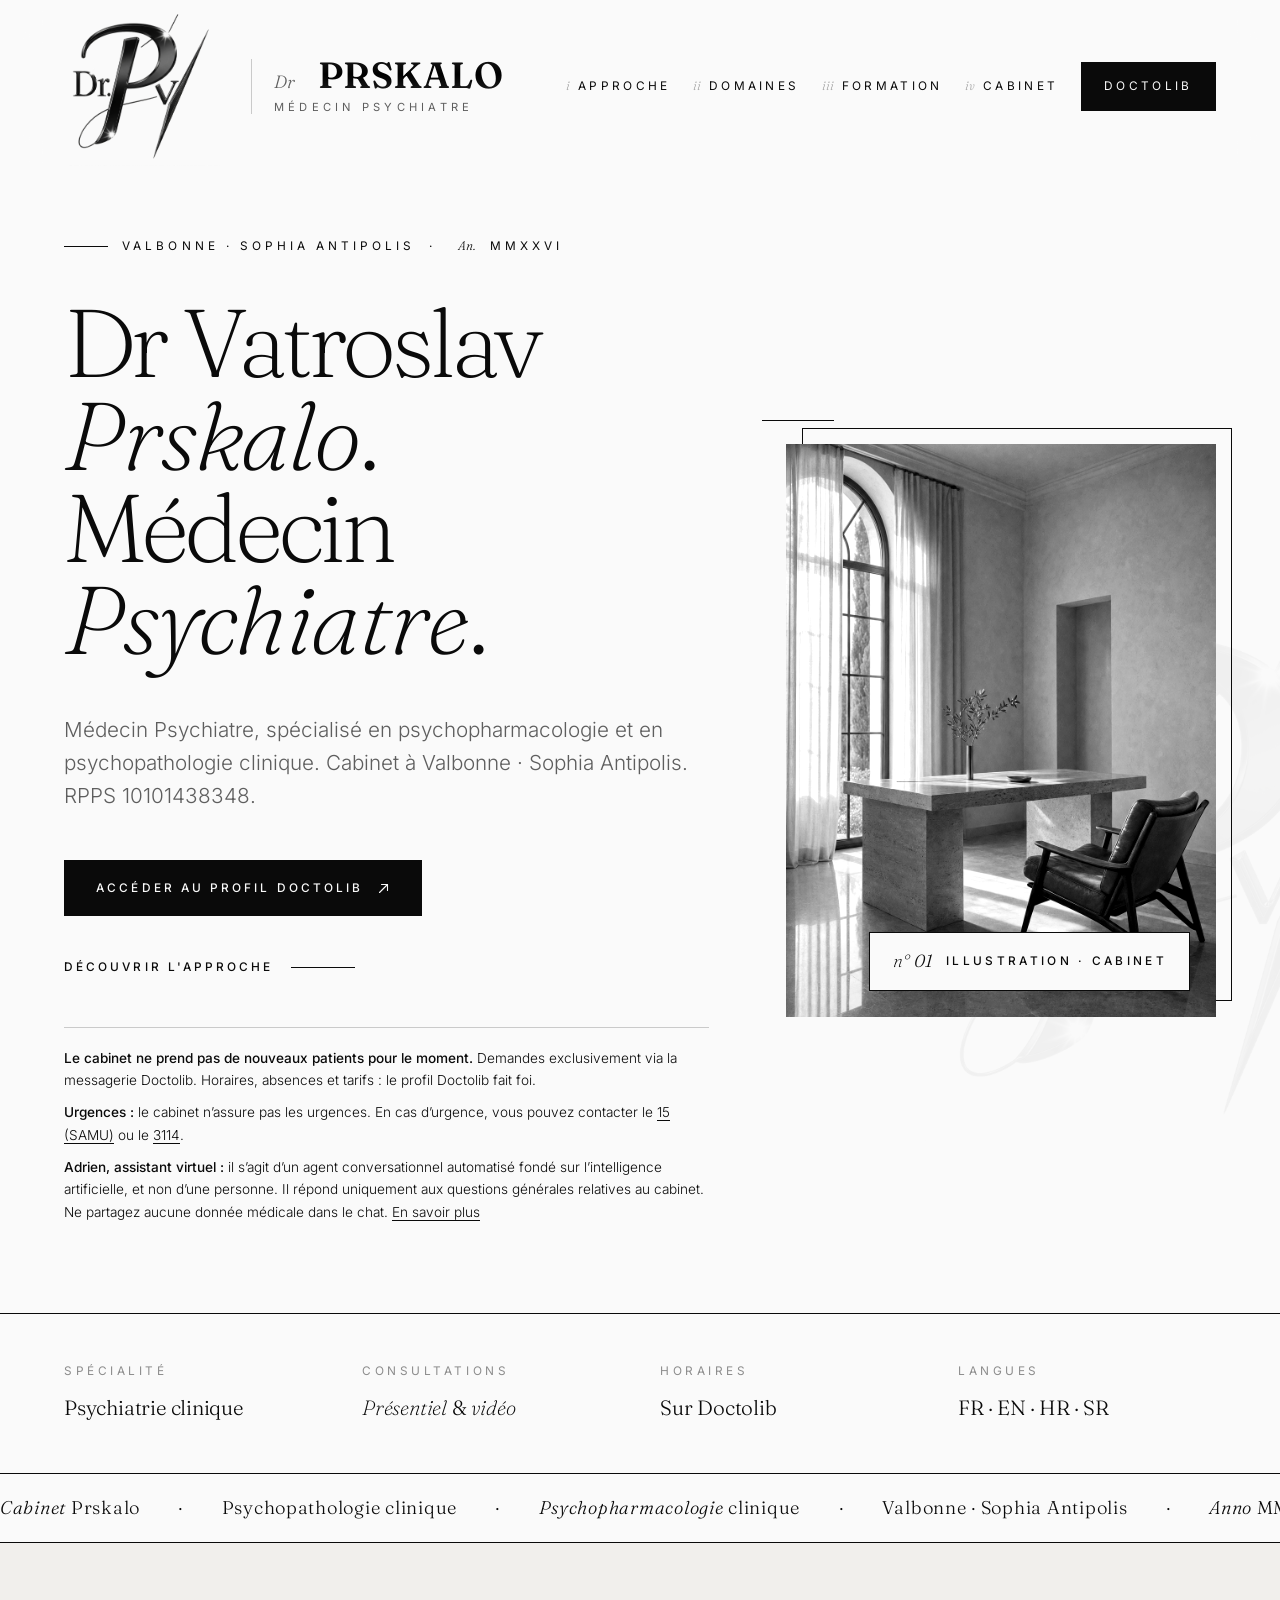
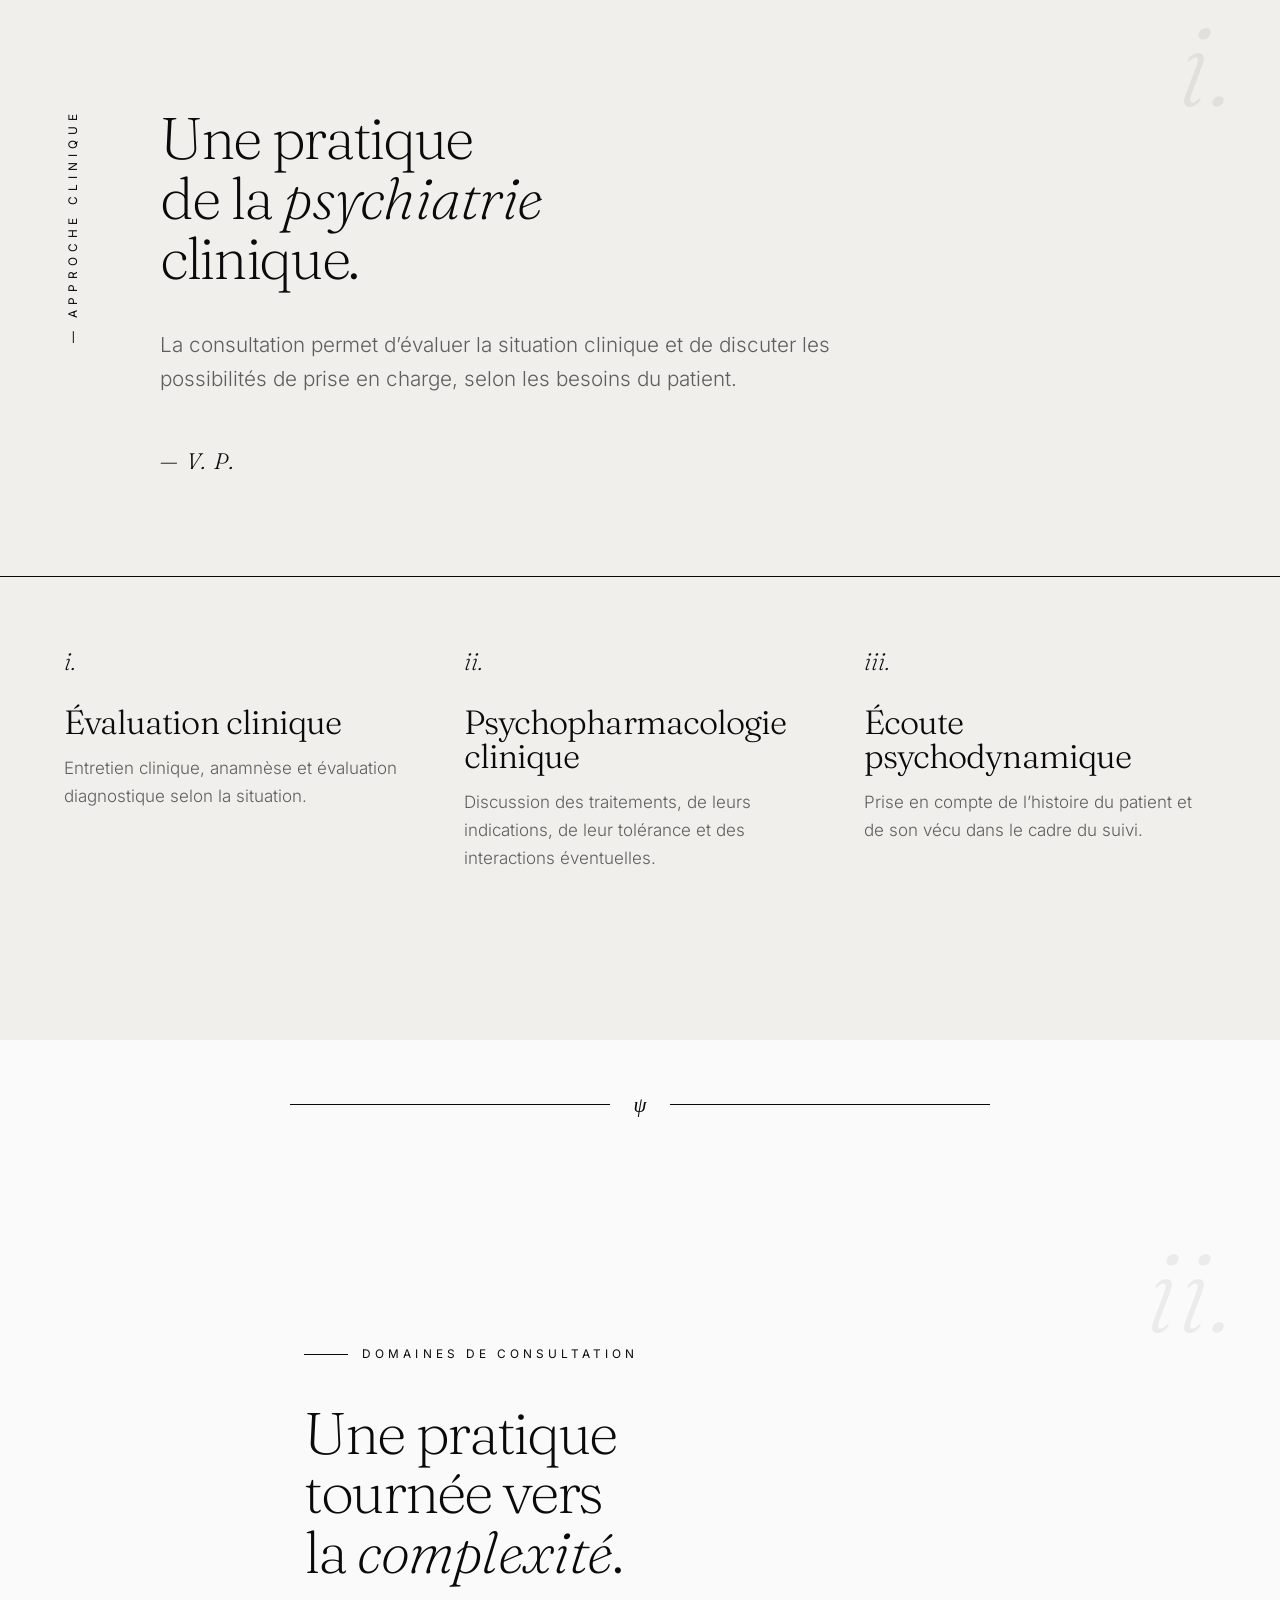
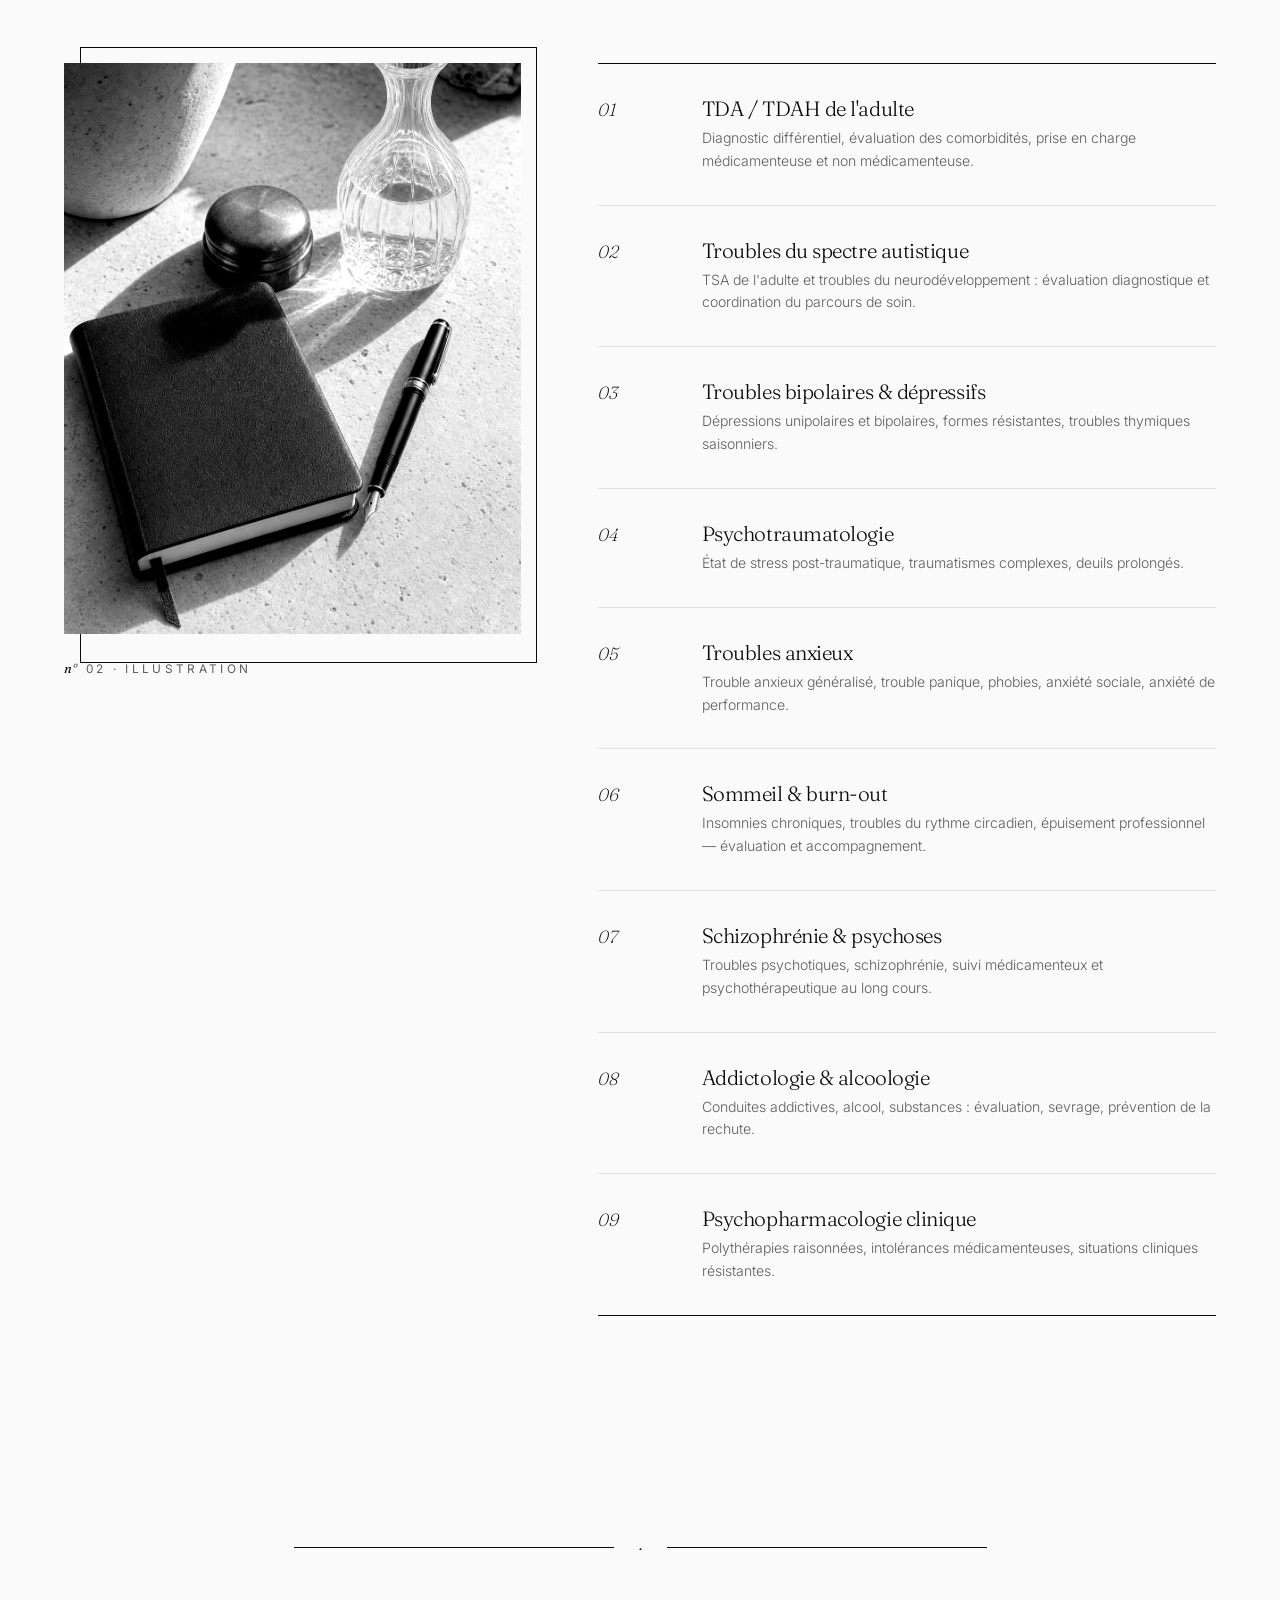
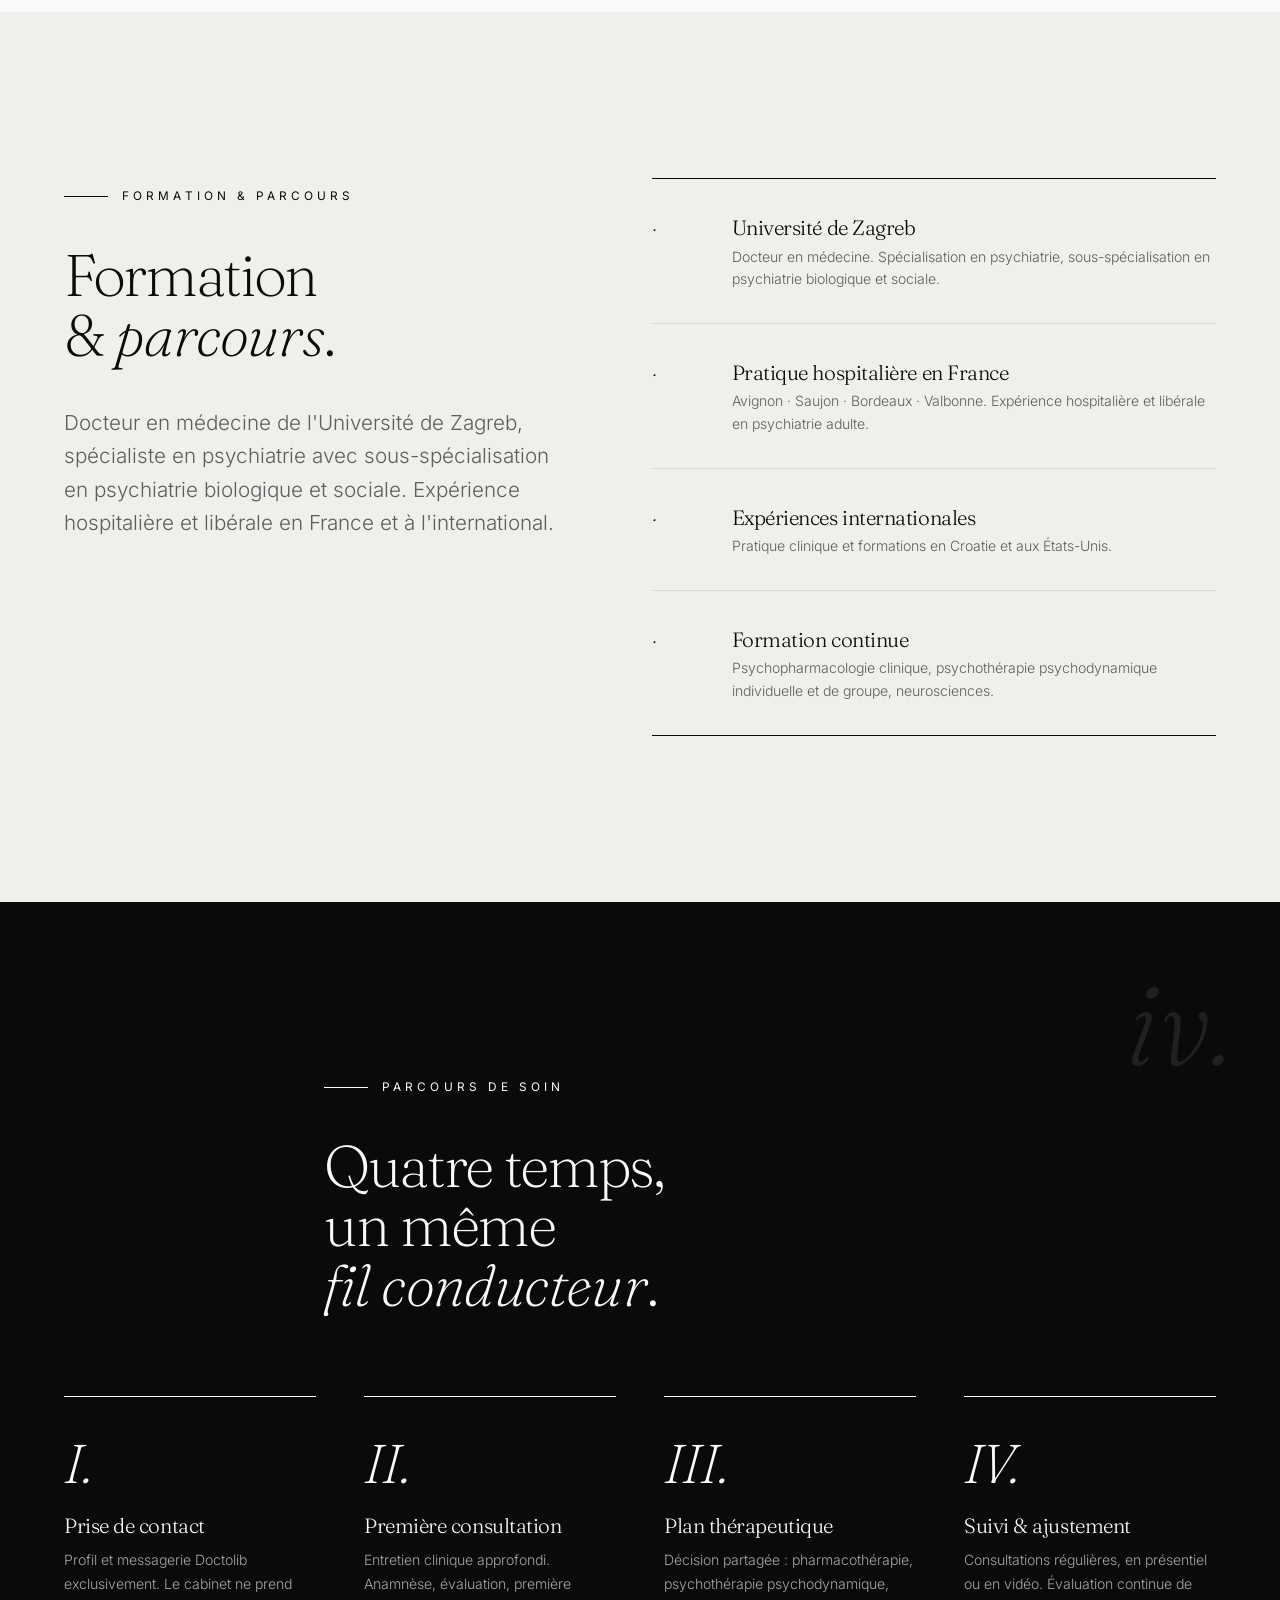
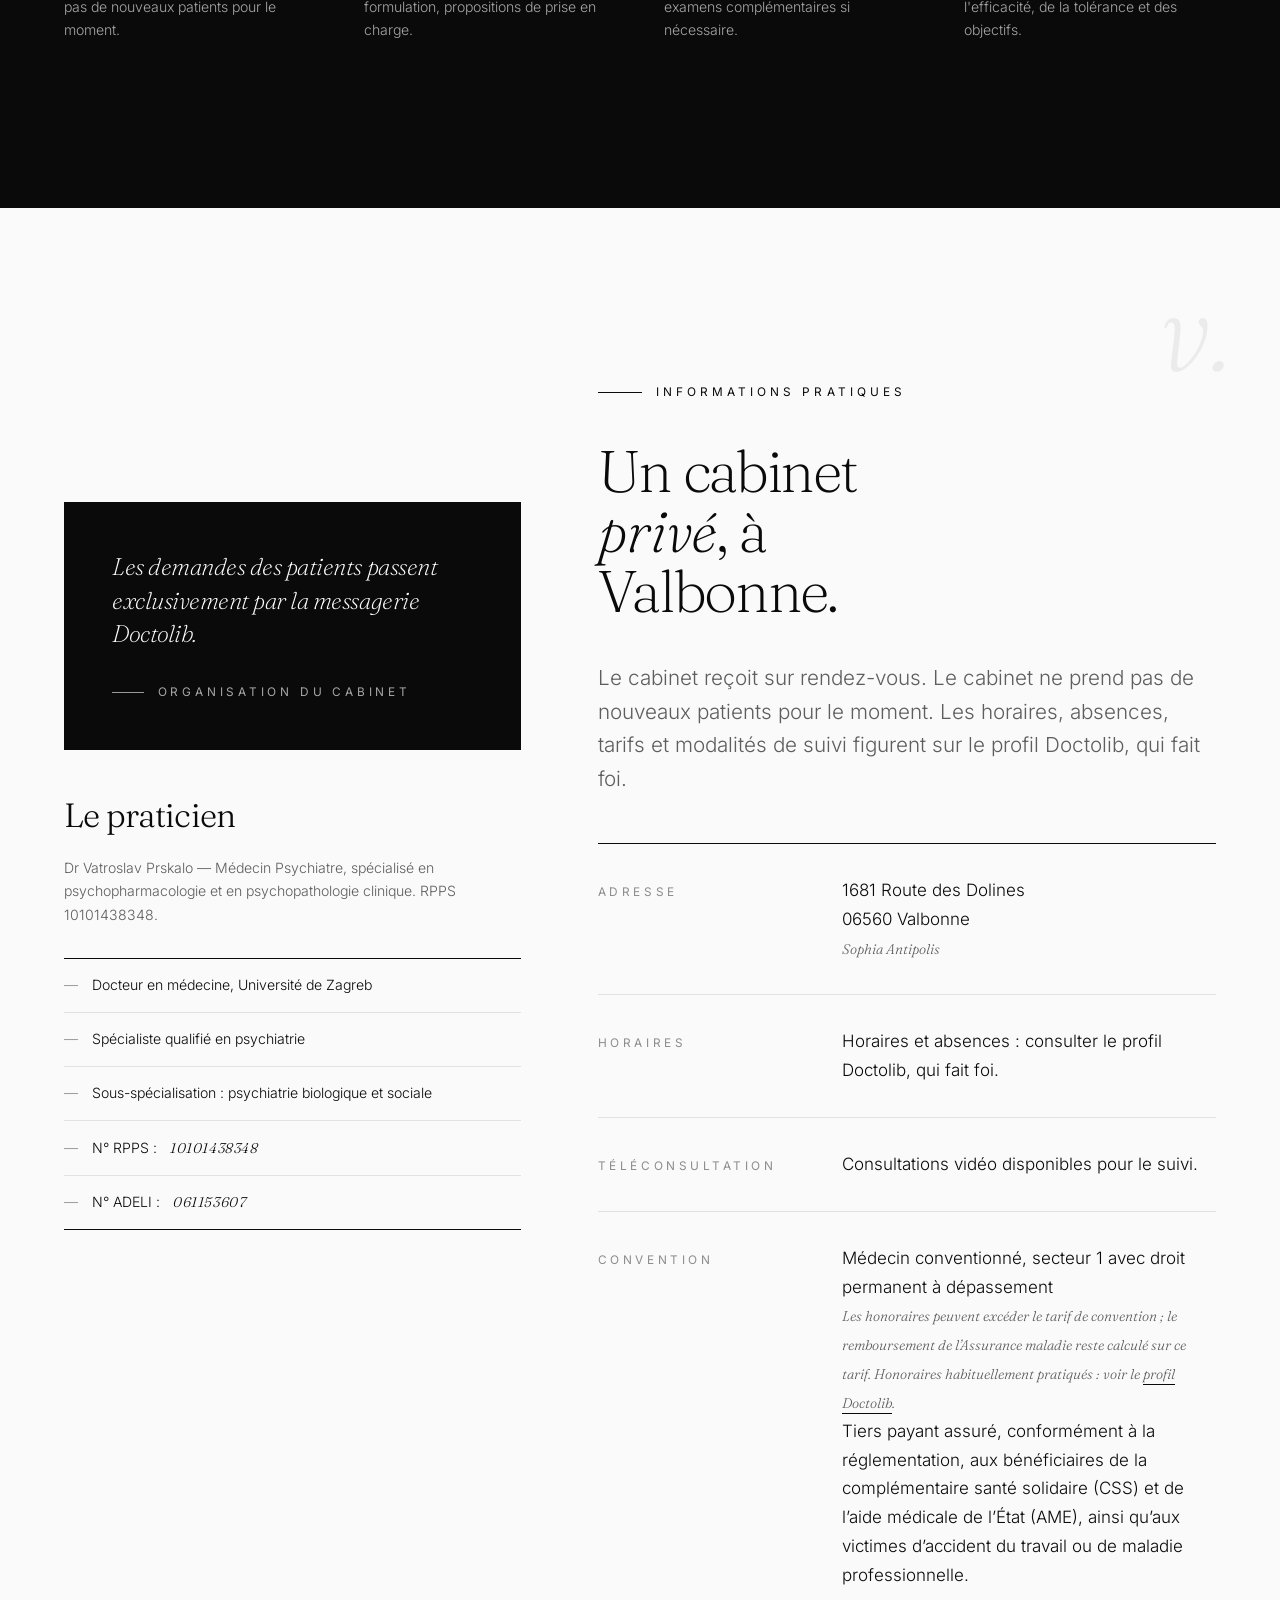
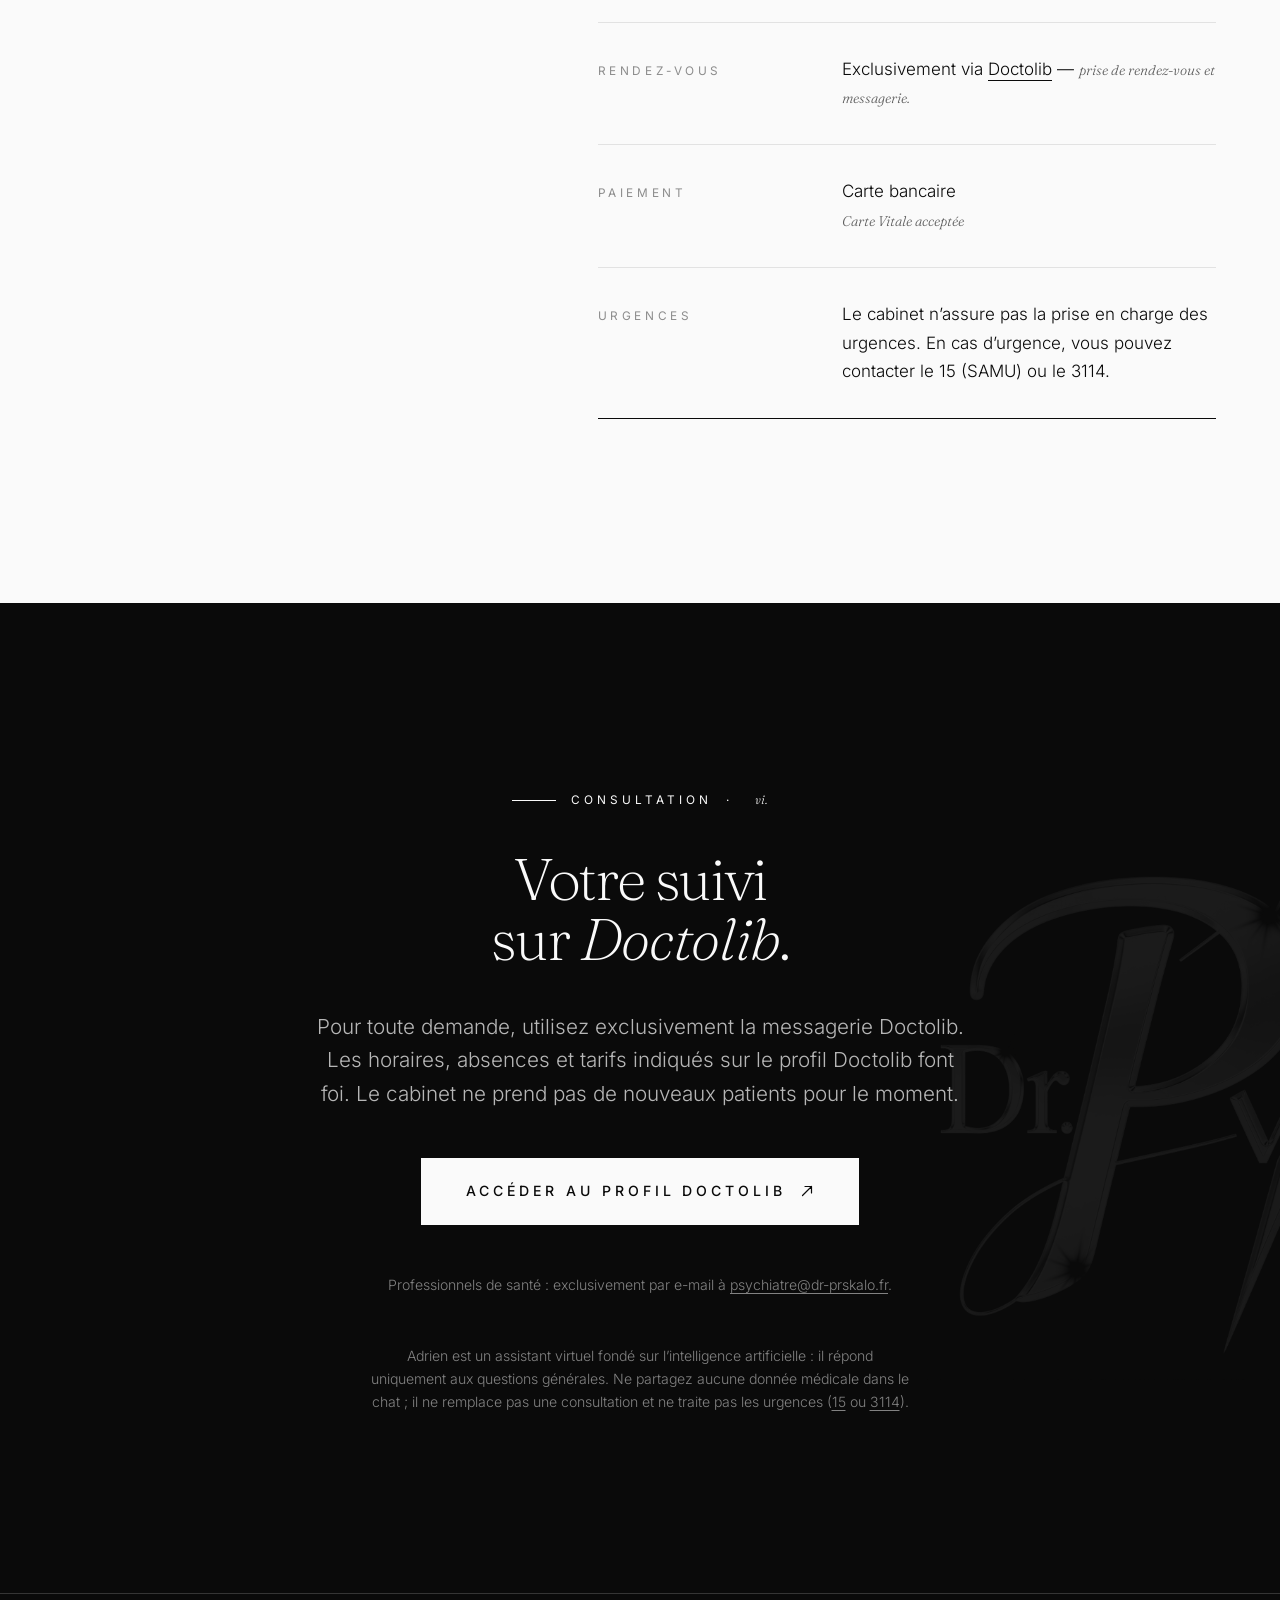
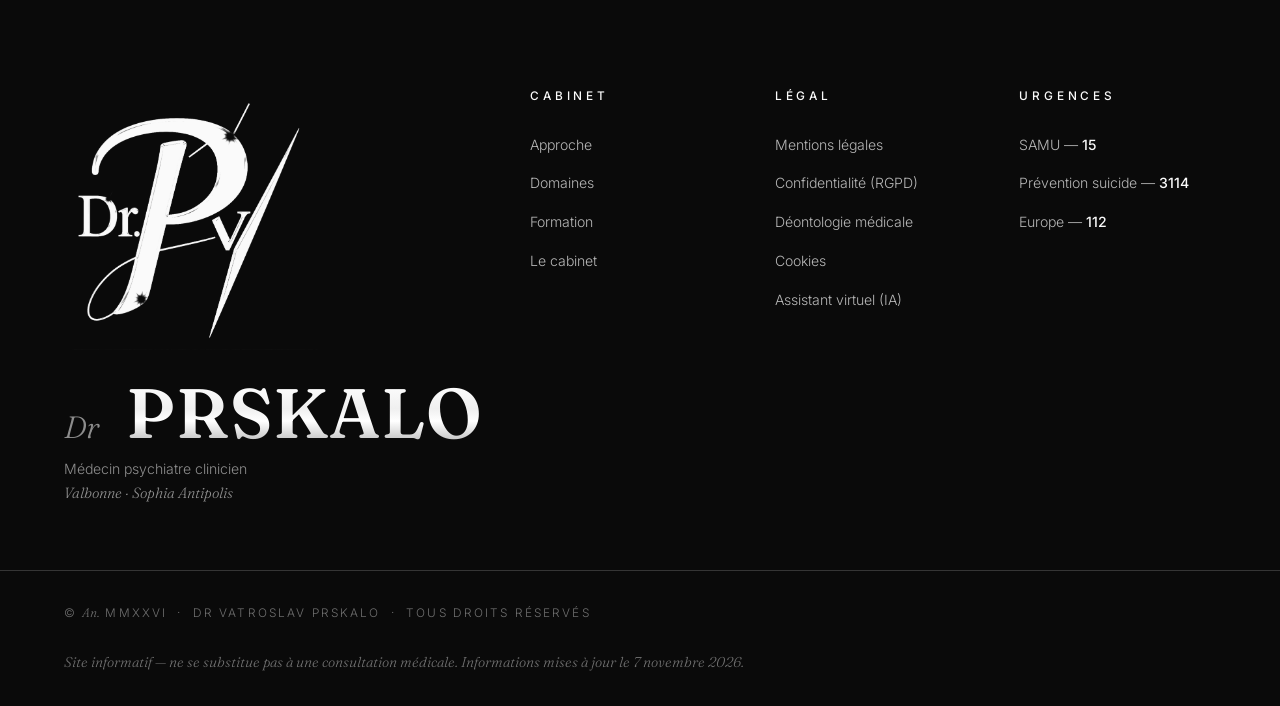
==== commit 86a70726: "Conformité légale : mentions légales complètes (hébergeur OVH, fonio), politique de confidentialité " ====
--- a/index.html
+++ b/index.html
@@ -61,7 +61,7 @@
 <span>Découvrir l'approche</span>
 <span class="btn-text-rule"></span>
 </a>
-</div><div class="office-notice"><p><strong>Le cabinet ne prend pas de nouveaux patients pour le moment.</strong> Demandes exclusivement via la messagerie Doctolib. Horaires, absences et tarifs : le profil Doctolib fait foi.</p><p><strong>Urgences :</strong> le cabinet n’assure pas les urgences. En cas d’urgence, vous pouvez contacter le <a href="tel:15">15 (SAMU)</a> ou le <a href="tel:3114">3114</a>.</p><p><strong>Adrien, assistant en ligne :</strong> questions générales uniquement. Ne partagez aucune donnée médicale dans le chat.</p></div>
+</div><div class="office-notice"><p><strong>Le cabinet ne prend pas de nouveaux patients pour le moment.</strong> Demandes exclusivement via la messagerie Doctolib. Horaires, absences et tarifs : le profil Doctolib fait foi.</p><p><strong>Urgences :</strong> le cabinet n’assure pas les urgences. En cas d’urgence, vous pouvez contacter le <a href="tel:15">15 (SAMU)</a> ou le <a href="tel:3114">3114</a>.</p><p><strong>Adrien, assistant virtuel :</strong> il s’agit d’un agent conversationnel automatisé fondé sur l’intelligence artificielle, et non d’une personne. Il répond uniquement aux questions générales relatives au cabinet. Ne partagez aucune donnée médicale dans le chat. <a href="mentions-legales.html#assistant-ia">En savoir plus</a></p></div>
 </div>
 <figure class="hero-figure reveal reveal-delay">
 <span aria-hidden="true" class="figure-frame"></span>
@@ -342,7 +342,7 @@
 </div>
 <div>
 <dt>Convention</dt>
-<dd>Secteur 1<br/><em>Droit permanent à dépassement</em></dd>
+<dd>Médecin conventionné, secteur 1 avec droit permanent à dépassement<br/><em>Les honoraires peuvent excéder le tarif de convention ; le remboursement de l’Assurance maladie reste calculé sur ce tarif. Honoraires habituellement pratiqués : voir le <a class="inline-link" href="https://www.doctolib.fr/psychiatre/valbonne/vatroslav-prskalo" rel="noopener" target="_blank">profil Doctolib</a>.</em><br/>Tiers payant assuré, conformément à la réglementation, aux bénéficiaires de la complémentaire santé solidaire (CSS) et de l’aide médicale de l’État (AME), ainsi qu’aux victimes d’accident du travail ou de maladie professionnelle.</dd>
 </div>
 <div>
 <dt>Rendez-vous</dt>
@@ -360,6 +360,48 @@
 </div>
 </div>
 </section>
+<!-- ============ RDV CALENDLY (INACTIF) ============
+     Module de prise de rendez-vous en ligne Calendly, désactivé pour le moment.
+     ACTIVATION : supprimer l’attribut « hidden » de la balise <section id="rdv-calendly"> ci-dessous,
+     puis publier (Déployer Git sur OVH).
+     Tant que la section est masquée, aucun script Calendly n’est chargé (aucun cookie tiers).
+     Une fois la section visible, le script officiel Calendly (assets.calendly.com/assets/external/widget.js)
+     n’est chargé qu’après un clic du visiteur sur le bouton « Afficher le module de réservation » :
+     le visiteur est ainsi informé avant tout dépôt de cookies par Calendly.
+     Les informations Calendly figurent déjà dans mentions-legales.html (section #calendly) ;
+     y retirer la mention « non activé » lors de l’activation.
+     Page Calendly : https://calendly.com/vatroslav-prskalo
+-->
+<section class="section rdv-calendly" id="rdv-calendly" aria-labelledby="rdv-calendly-titre" hidden>
+<div class="container rdv-calendly-inner">
+<p class="eyebrow"><span class="hairline-x"></span>Rendez-vous</p>
+<h2 class="display-h2" id="rdv-calendly-titre"><span class="line">Prendre rendez-vous</span><span class="line"><em>en ligne</em>.</span></h2>
+<p class="rdv-calendly-note"><strong>Le cabinet ne prend pas de nouveaux patients pour le moment.</strong> Ce module est réservé aux patients déjà suivis.</p>
+<p class="rdv-calendly-note"><strong>Urgences :</strong> le cabinet n’assure pas les urgences. En cas d’urgence, vous pouvez contacter le <a href="tel:15">15 (SAMU)</a> ou le <a href="tel:3114">3114</a>.</p>
+<p class="rdv-calendly-note">Le module de réservation est fourni par Calendly, LLC (États-Unis). En l’affichant, vous acceptez le chargement de ce service tiers, susceptible de déposer des cookies ; voir la <a href="mentions-legales.html#calendly">politique de confidentialité</a>.</p>
+<button class="btn btn-primary" id="rdv-calendly-charger" type="button"><span>Afficher le module de réservation</span></button>
+<!-- Début du widget en ligne Calendly (code officiel ; le script est injecté au clic, voir ci-dessous) -->
+<div class="calendly-inline-widget rdv-calendly-widget" data-url="https://calendly.com/vatroslav-prskalo" style="min-width:320px;height:700px;" hidden></div>
+<!-- Fin du widget en ligne Calendly -->
+</div>
+</section>
+<script>
+  // Calendly : chargement uniquement si la section est visible ET après clic du visiteur.
+  (function () {
+    var section = document.getElementById('rdv-calendly');
+    if (!section || section.hidden) return;
+    var bouton = document.getElementById('rdv-calendly-charger');
+    bouton.addEventListener('click', function () {
+      var widget = section.querySelector('.calendly-inline-widget');
+      widget.hidden = false;
+      bouton.hidden = true;
+      var s = document.createElement('script');
+      s.src = 'https://assets.calendly.com/assets/external/widget.js';
+      s.async = true;
+      document.body.appendChild(s);
+    }, { once: true });
+  })();
+</script>
 <!-- ============ CTA RDV ============ -->
 <section class="section section-cta" id="rdv">
 <span aria-hidden="true" class="watermark watermark-light"><img alt="" src="monogram.png"/></span>
@@ -373,8 +415,8 @@
 <path d="M2.5 11.5 L 11.5 2.5 M 5 2.5 H 11.5 V 9" stroke="currentColor" stroke-linecap="round" stroke-width="1.2"></path>
 </svg>
 </a>
-<p class="cta-fineprint">Professionnels de santé : exclusivement par e-mail à psychiatre@dr-prskalo.fr. Adrien, l’assistant en ligne, répond uniquement aux questions générales. Ne partagez aucune donnée médicale dans le chat ; il ne remplace pas une consultation et ne traite pas les urgences.</p>
-<p class="cta-fineprint">Professionnels de santé : <a href="mailto:psychiatre@dr-prskalo.fr">psychiatre@dr-prskalo.fr</a></p></div>
+<p class="cta-fineprint">Professionnels de santé : exclusivement par e-mail à <a href="mailto:psychiatre@dr-prskalo.fr">psychiatre@dr-prskalo.fr</a>.</p>
+<p class="cta-fineprint">Adrien est un assistant virtuel fondé sur l’intelligence artificielle : il répond uniquement aux questions générales. Ne partagez aucune donnée médicale dans le chat ; il ne remplace pas une consultation et ne traite pas les urgences (<a href="tel:15">15</a> ou <a href="tel:3114">3114</a>).</p></div>
 </section>
 <!-- ============ FOOTER ============ -->
 <footer class="site-footer">
@@ -397,9 +439,10 @@
 <h4>Légal</h4>
 <ul>
 <li><a href="mentions-legales.html">Mentions légales</a></li>
-<li><a href="mentions-legales.html">Confidentialité (RGPD)</a></li>
-<li><a href="mentions-legales.html">Déontologie médicale</a></li>
-<li><a href="mentions-legales.html">Cookies</a></li>
+<li><a href="mentions-legales.html#confidentialite">Confidentialité (RGPD)</a></li>
+<li><a href="mentions-legales.html#deontologie">Déontologie médicale</a></li>
+<li><a href="mentions-legales.html#cookies">Cookies</a></li>
+<li><a href="mentions-legales.html#assistant-ia">Assistant virtuel (IA)</a></li>
 </ul>
 </div>
 <div class="footer-col">
@@ -413,7 +456,7 @@
 </div>
 <div class="container footer-bottom">
 <p>© <em>An.</em> MMXXVI  ·  Dr Vatroslav Prskalo  ·  Tous droits réservés</p>
-<p class="footer-disclaimer"><em>Site informatif — ne se substitue pas à une consultation médicale.</em></p>
+<p class="footer-disclaimer"><em>Site informatif — ne se substitue pas à une consultation médicale. Informations mises à jour le 7 novembre 2026.</em></p>
 </div>
 </footer>
 <script>
--- a/style.css
+++ b/style.css
@@ -1030,3 +1030,12 @@
 .office-notice{margin-top:2rem;max-width:42rem;border-top:1px solid var(--hairline-2);padding-top:1.2rem;font-size:.85rem;line-height:1.65}.office-notice p{margin-bottom:.6rem}.office-notice a,.cta-fineprint a{text-decoration:underline;text-underline-offset:3px}.office-notice strong{font-weight:500}.reveal{opacity:1;transform:none}a:focus-visible{outline:2px solid currentColor;outline-offset:5px}.curtain{pointer-events:none}@media(prefers-reduced-motion:reduce){*,*::before,*::after{animation:none!important;transition:none!important;scroll-behavior:auto!important}.curtain{display:none}}
 /* Preserve the monogram/wordmark lockup without overlap on narrow screens. */
 @media(max-width:640px){.header-inner{gap:.6rem;padding-top:1rem;padding-bottom:1rem}.brand{gap:.55rem;flex-shrink:1}.site-header .brand-mono,.site-header.scrolled .brand-mono{width:64px;height:64px;margin:0;flex-shrink:0}.brand-text{padding-left:.6rem;gap:.35rem}.brand-name{font-size:.85rem;gap:.2rem}.brand-sub{font-size:.43rem;letter-spacing:.12em}.site-nav{padding-left:0;gap:0;flex-shrink:0}.site-nav .nav-cta{font-size:.6rem;letter-spacing:.13em;padding:.8rem .7rem}}
+
+/* ============ RDV CALENDLY (section inactive tant que l’attribut hidden est présent) ============ */
+.rdv-calendly[hidden], .rdv-calendly [hidden] { display: none !important; }
+.rdv-calendly { background: var(--white-2); }
+.rdv-calendly-inner { max-width: 56rem; }
+.rdv-calendly-note { margin: 0 0 1rem; line-height: 1.7; }
+.rdv-calendly-note a { text-decoration: underline; }
+.rdv-calendly .btn { margin-top: 1rem; }
+.rdv-calendly-widget { margin-top: 2rem; }
--- a/fonts/fonts.css
+++ b/fonts/fonts.css
@@ -0,0 +1,154 @@
+@font-face {
+  font-family: 'Fraunces';
+  font-style: italic;
+  font-weight: 100;
+  font-display: swap;
+  src: url(font-1.woff2) format('truetype');
+}
+@font-face {
+  font-family: 'Fraunces';
+  font-style: italic;
+  font-weight: 200;
+  font-display: swap;
+  src: url(font-2.woff2) format('truetype');
+}
+@font-face {
+  font-family: 'Fraunces';
+  font-style: italic;
+  font-weight: 300;
+  font-display: swap;
+  src: url(font-3.woff2) format('truetype');
+}
+@font-face {
+  font-family: 'Fraunces';
+  font-style: italic;
+  font-weight: 400;
+  font-display: swap;
+  src: url(font-4.woff2) format('truetype');
+}
+@font-face {
+  font-family: 'Fraunces';
+  font-style: italic;
+  font-weight: 500;
+  font-display: swap;
+  src: url(font-5.woff2) format('truetype');
+}
+@font-face {
+  font-family: 'Fraunces';
+  font-style: italic;
+  font-weight: 600;
+  font-display: swap;
+  src: url(font-6.woff2) format('truetype');
+}
+@font-face {
+  font-family: 'Fraunces';
+  font-style: italic;
+  font-weight: 700;
+  font-display: swap;
+  src: url(font-7.woff2) format('truetype');
+}
+@font-face {
+  font-family: 'Fraunces';
+  font-style: italic;
+  font-weight: 800;
+  font-display: swap;
+  src: url(font-8.woff2) format('truetype');
+}
+@font-face {
+  font-family: 'Fraunces';
+  font-style: italic;
+  font-weight: 900;
+  font-display: swap;
+  src: url(font-9.woff2) format('truetype');
+}
+@font-face {
+  font-family: 'Fraunces';
+  font-style: normal;
+  font-weight: 100;
+  font-display: swap;
+  src: url(font-10.woff2) format('truetype');
+}
+@font-face {
+  font-family: 'Fraunces';
+  font-style: normal;
+  font-weight: 200;
+  font-display: swap;
+  src: url(font-11.woff2) format('truetype');
+}
+@font-face {
+  font-family: 'Fraunces';
+  font-style: normal;
+  font-weight: 300;
+  font-display: swap;
+  src: url(font-12.woff2) format('truetype');
+}
+@font-face {
+  font-family: 'Fraunces';
+  font-style: normal;
+  font-weight: 400;
+  font-display: swap;
+  src: url(font-13.woff2) format('truetype');
+}
+@font-face {
+  font-family: 'Fraunces';
+  font-style: normal;
+  font-weight: 500;
+  font-display: swap;
+  src: url(font-14.woff2) format('truetype');
+}
+@font-face {
+  font-family: 'Fraunces';
+  font-style: normal;
+  font-weight: 600;
+  font-display: swap;
+  src: url(font-15.woff2) format('truetype');
+}
+@font-face {
+  font-family: 'Fraunces';
+  font-style: normal;
+  font-weight: 700;
+  font-display: swap;
+  src: url(font-16.woff2) format('truetype');
+}
+@font-face {
+  font-family: 'Fraunces';
+  font-style: normal;
+  font-weight: 800;
+  font-display: swap;
+  src: url(font-17.woff2) format('truetype');
+}
+@font-face {
+  font-family: 'Fraunces';
+  font-style: normal;
+  font-weight: 900;
+  font-display: swap;
+  src: url(font-18.woff2) format('truetype');
+}
+@font-face {
+  font-family: 'Inter';
+  font-style: normal;
+  font-weight: 200;
+  font-display: swap;
+  src: url(font-19.woff2) format('truetype');
+}
+@font-face {
+  font-family: 'Inter';
+  font-style: normal;
+  font-weight: 300;
+  font-display: swap;
+  src: url(font-20.woff2) format('truetype');
+}
+@font-face {
+  font-family: 'Inter';
+  font-style: normal;
+  font-weight: 400;
+  font-display: swap;
+  src: url(font-21.woff2) format('truetype');
+}
+@font-face {
+  font-family: 'Inter';
+  font-style: normal;
+  font-weight: 500;
+  font-display: swap;
+  src: url(font-22.woff2) format('truetype');
+}
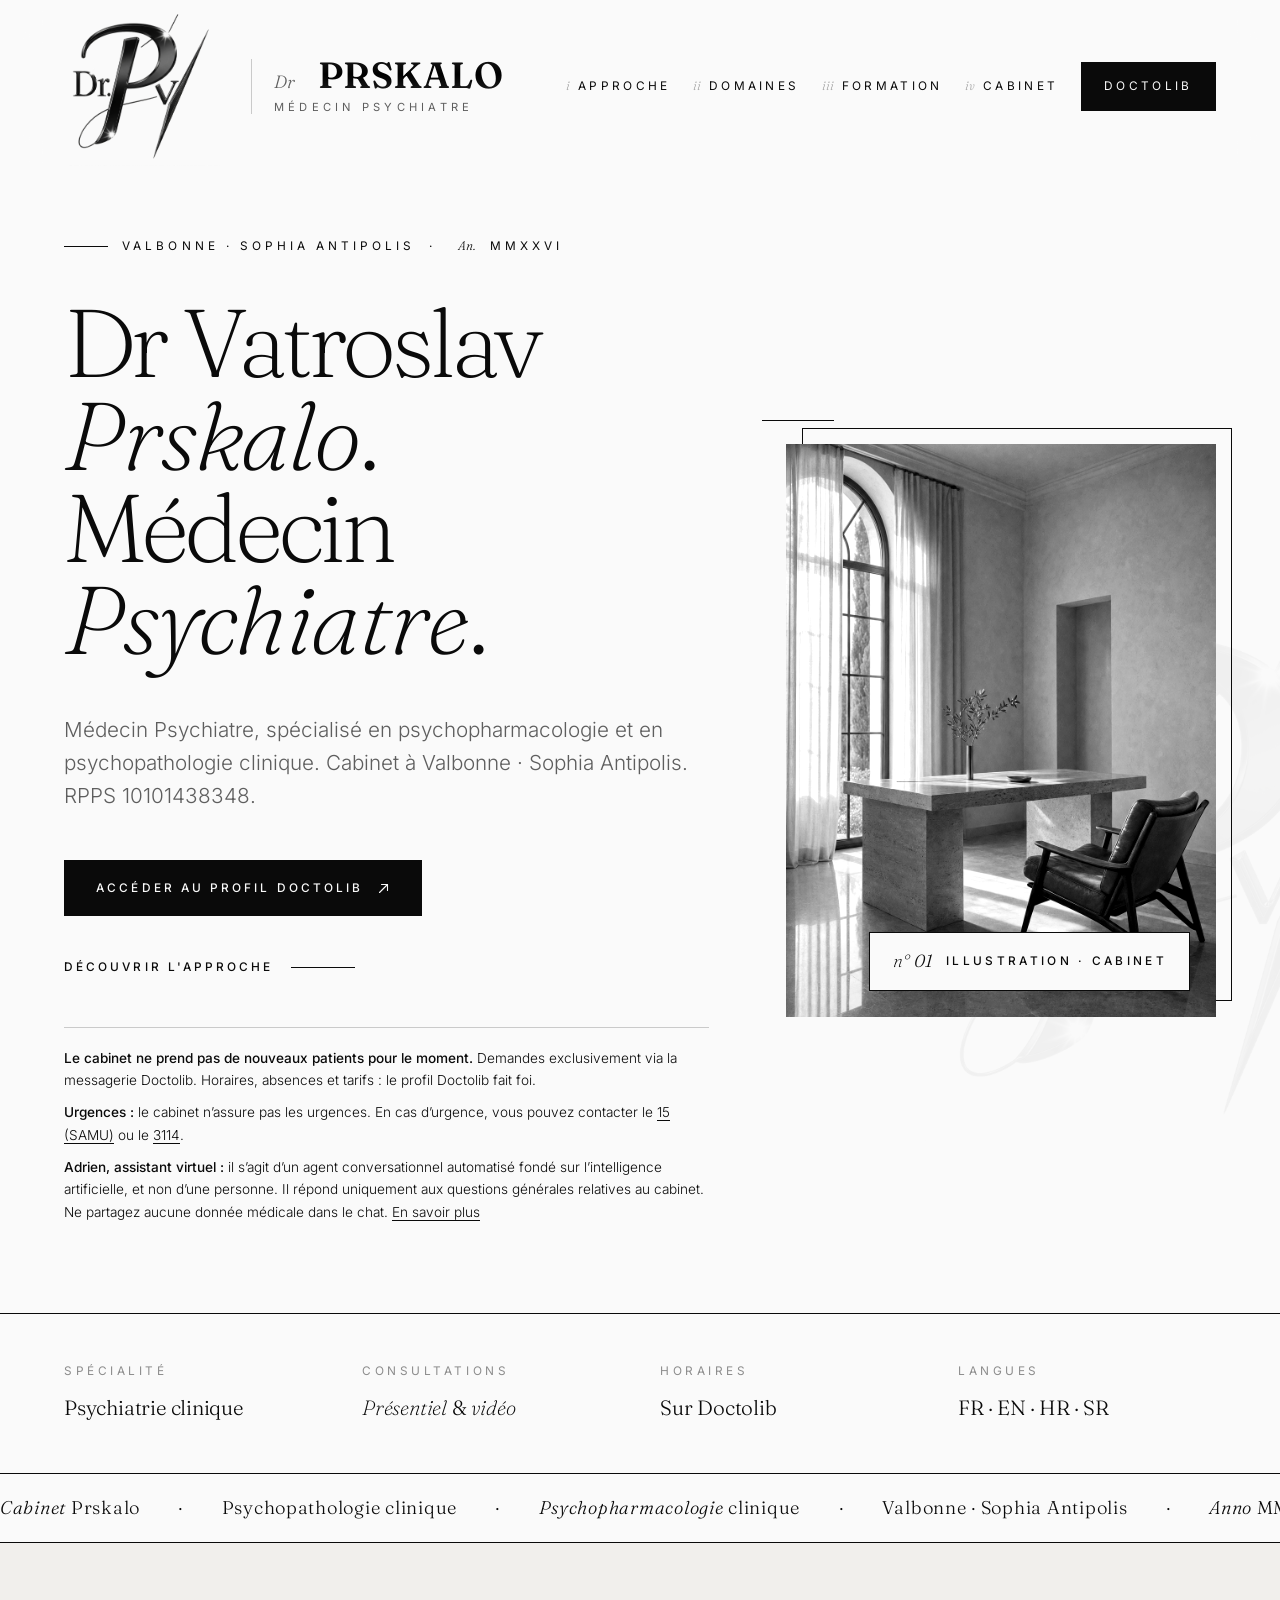
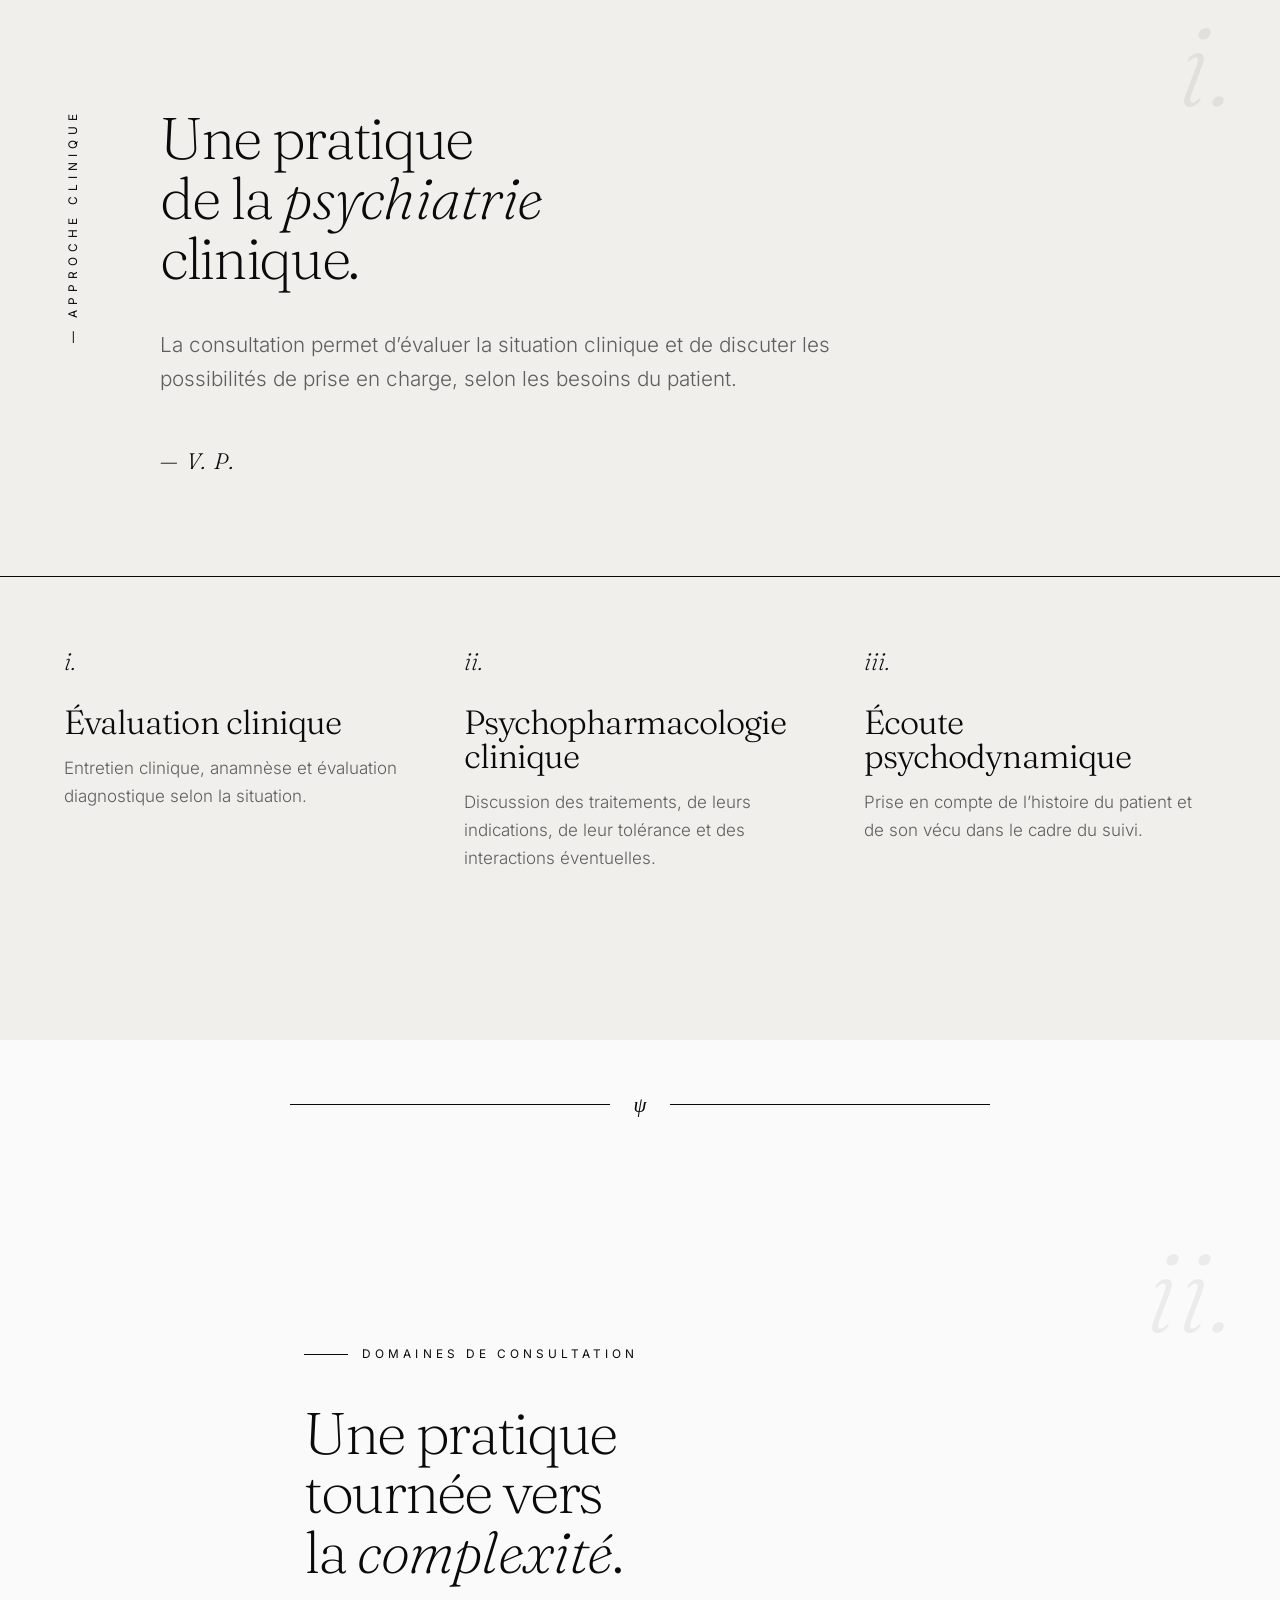
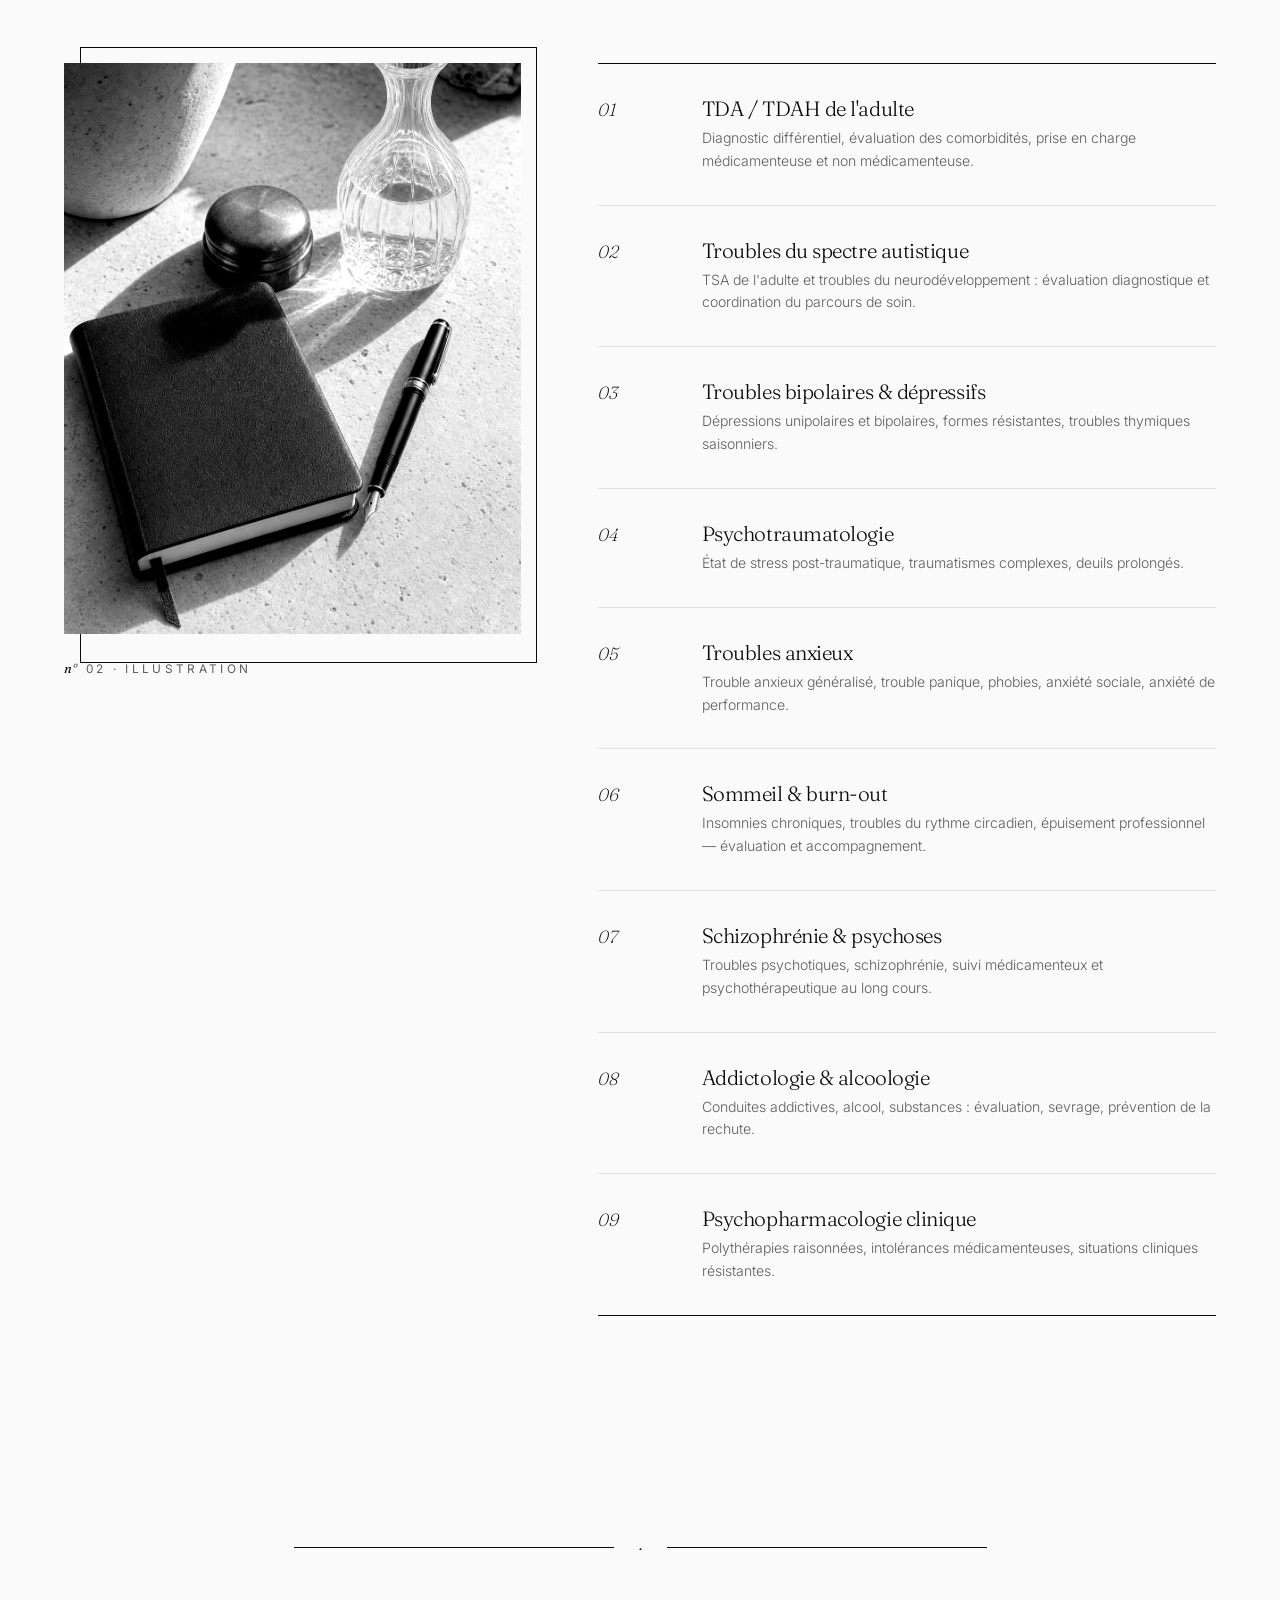
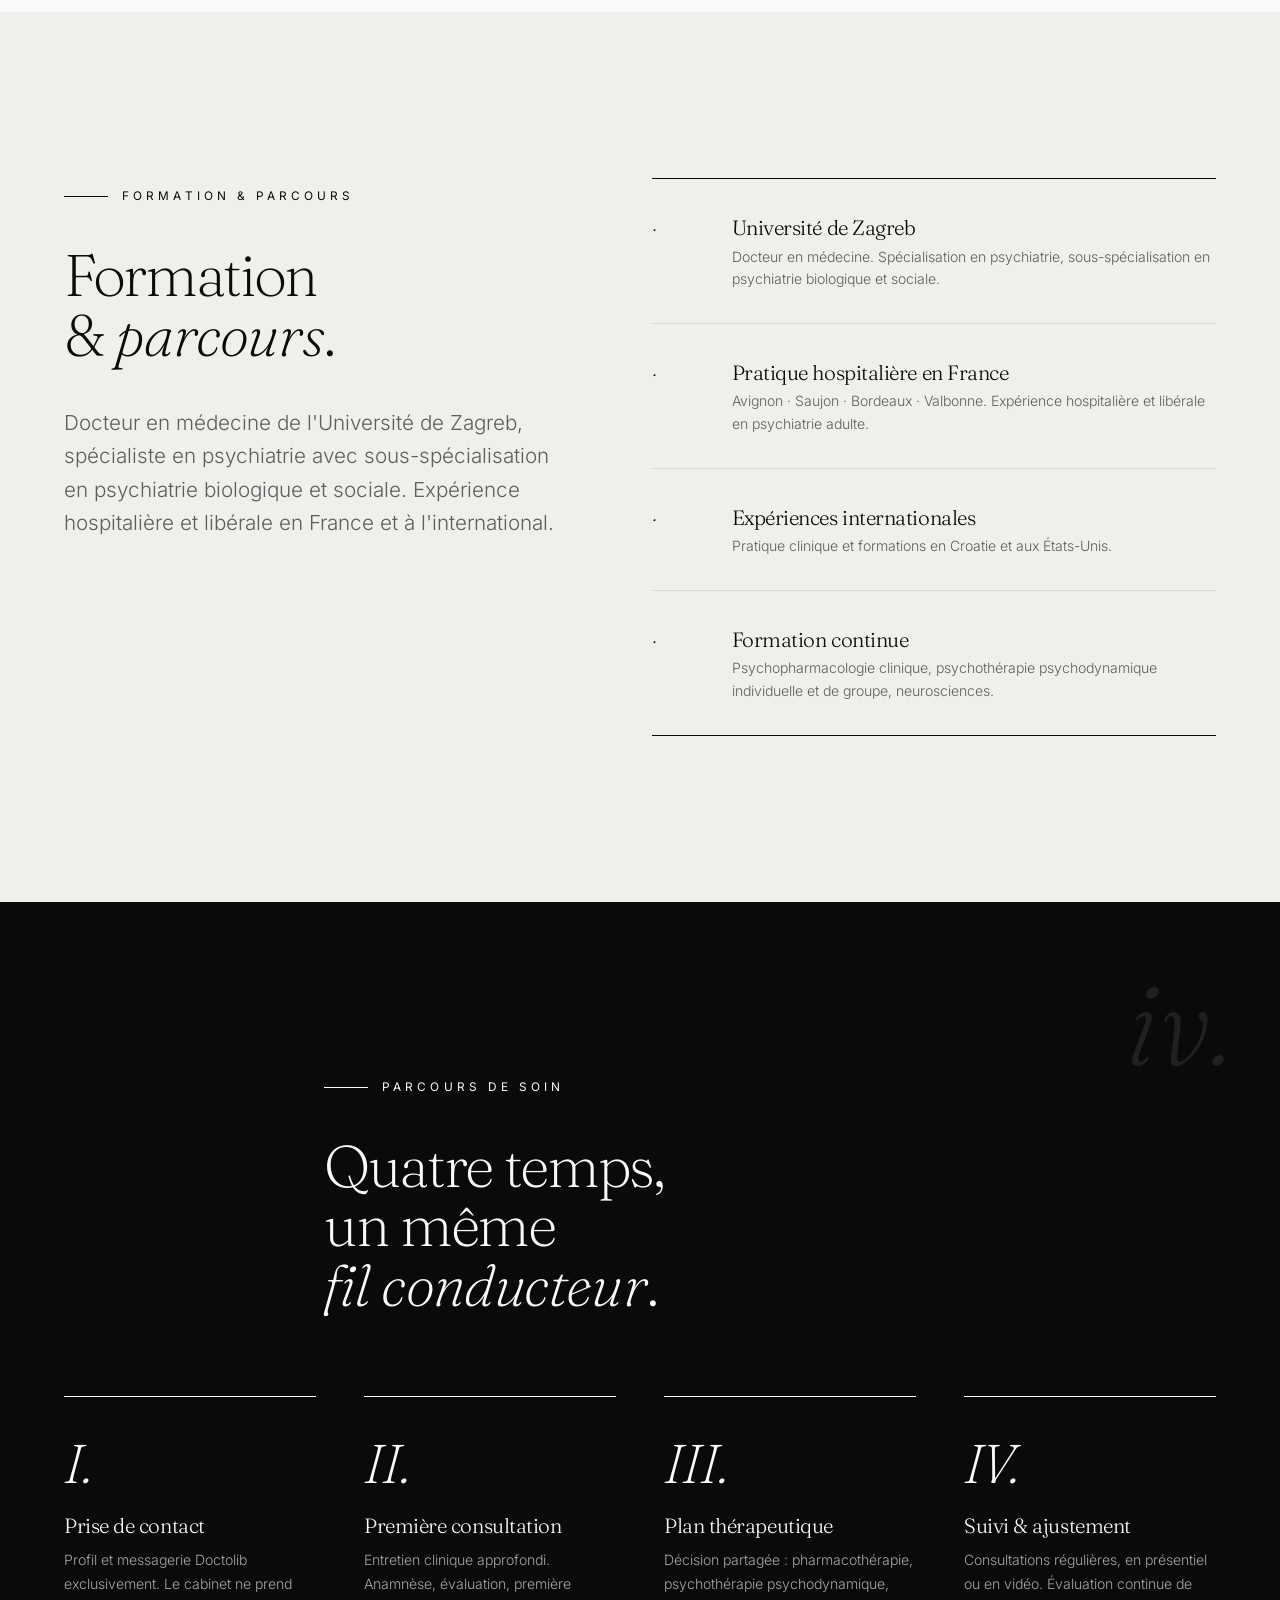
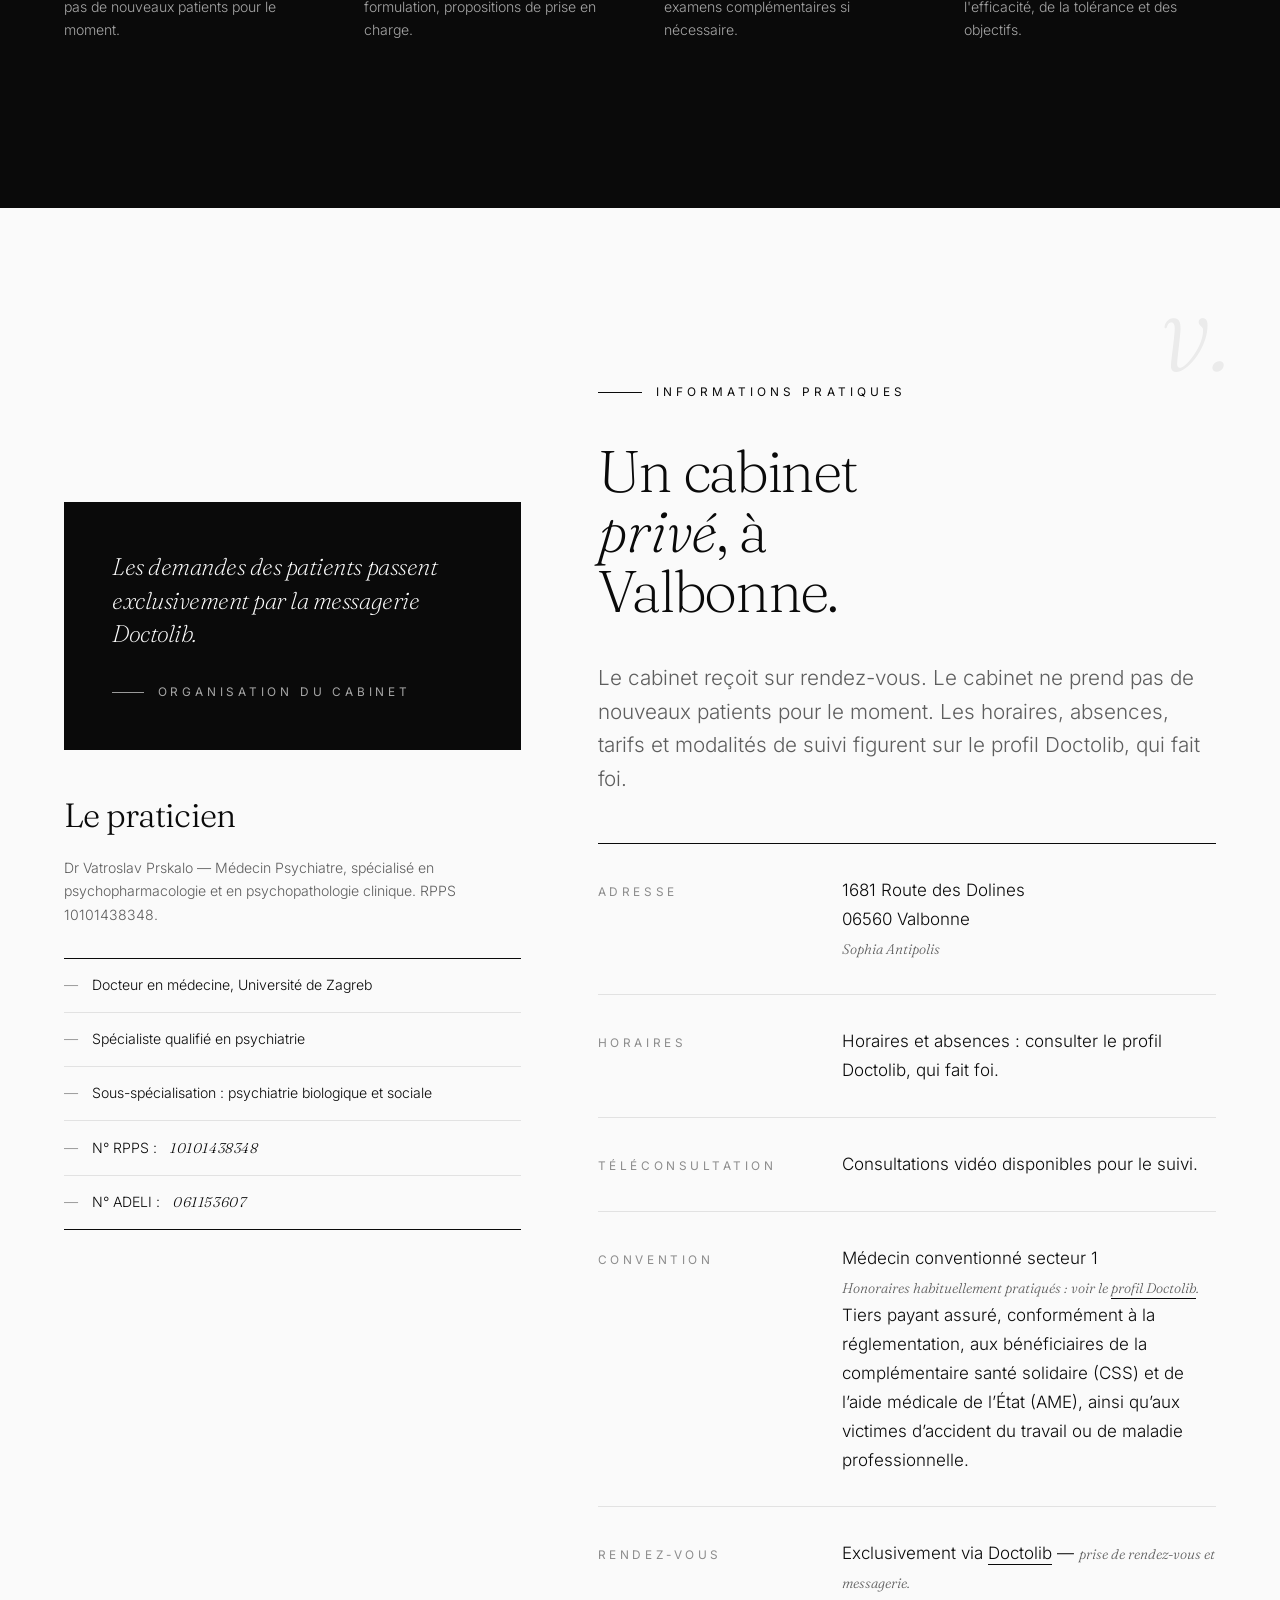
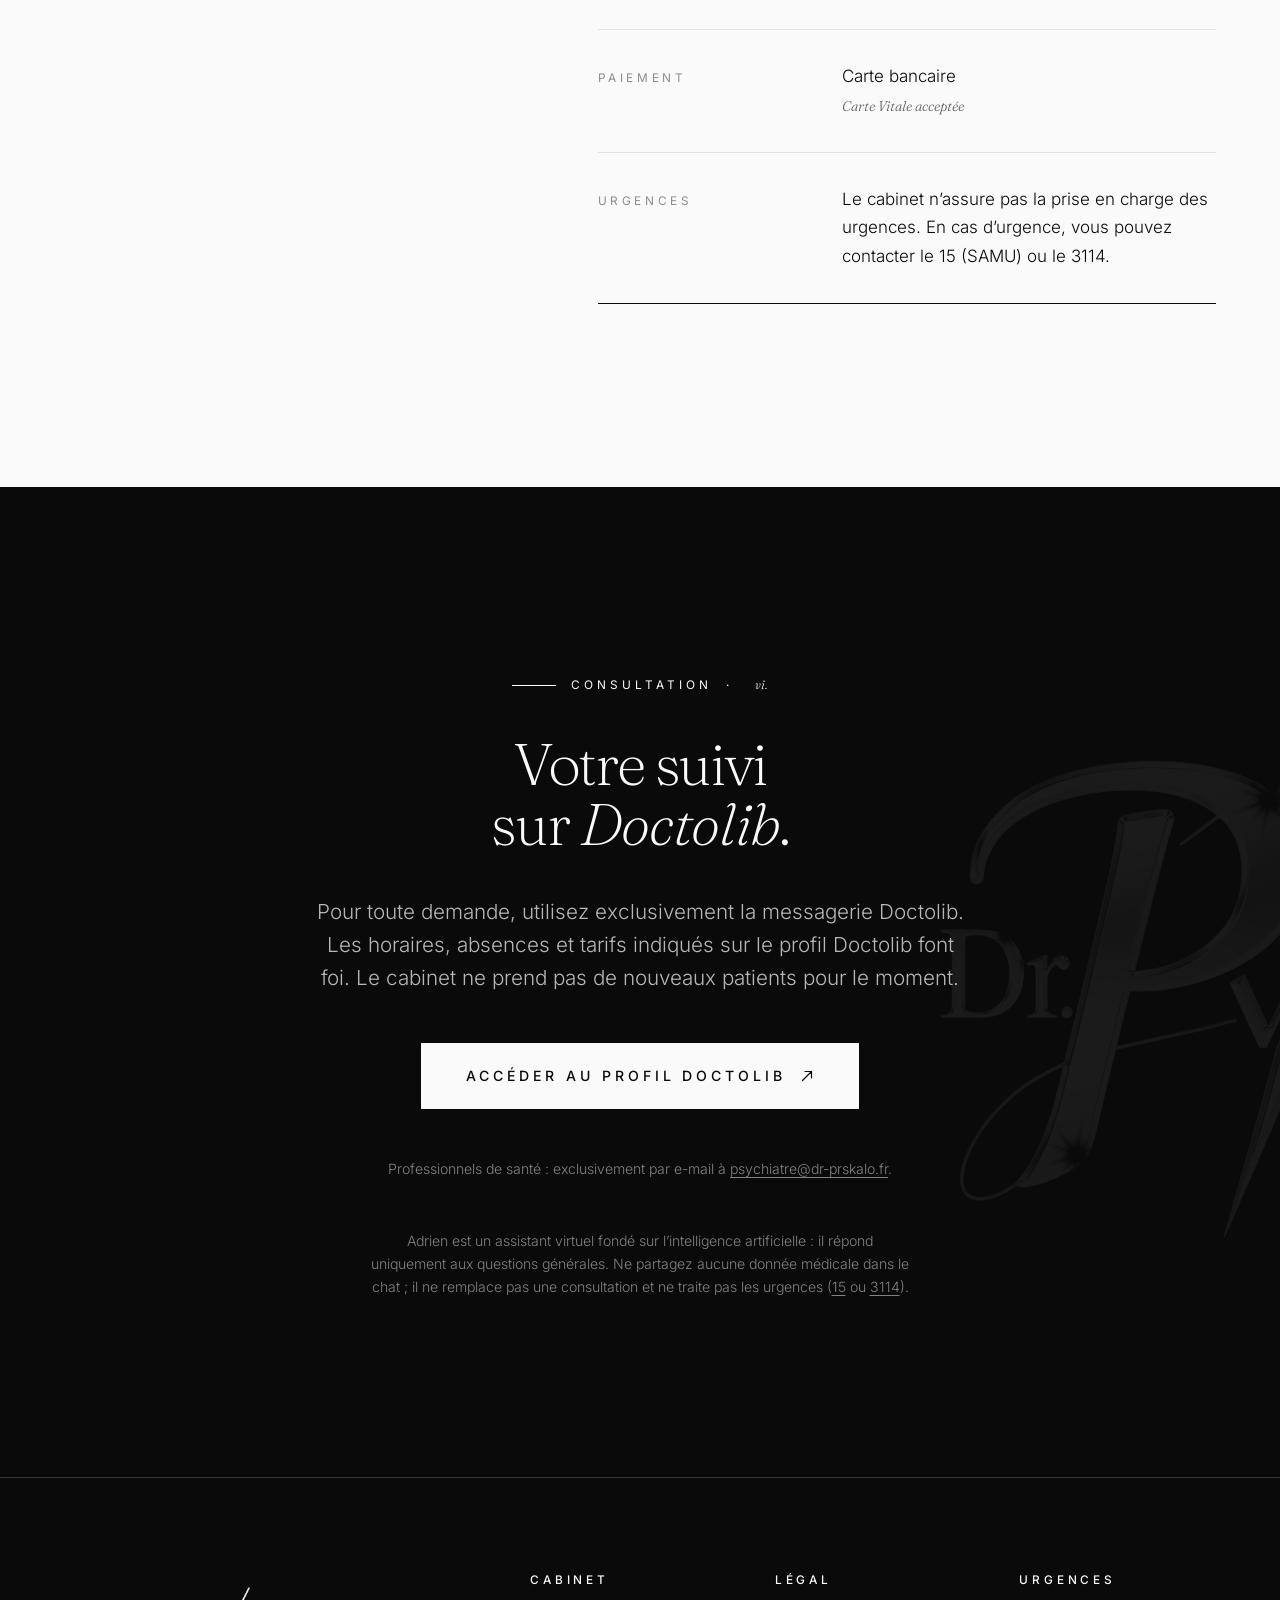
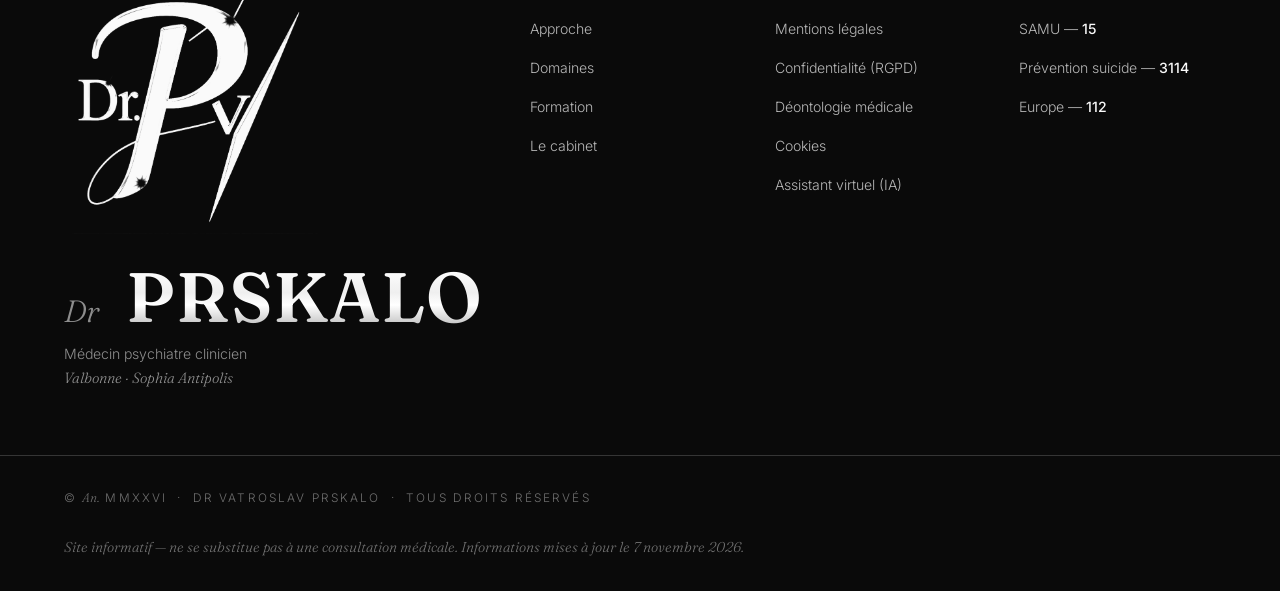
==== commit 30885a0f: "Secteur 1 et contrat de sous-traitance fonio" ====
--- a/index.html
+++ b/index.html
@@ -342,7 +342,7 @@
 </div>
 <div>
 <dt>Convention</dt>
-<dd>Médecin conventionné, secteur 1 avec droit permanent à dépassement<br/><em>Les honoraires peuvent excéder le tarif de convention ; le remboursement de l’Assurance maladie reste calculé sur ce tarif. Honoraires habituellement pratiqués : voir le <a class="inline-link" href="https://www.doctolib.fr/psychiatre/valbonne/vatroslav-prskalo" rel="noopener" target="_blank">profil Doctolib</a>.</em><br/>Tiers payant assuré, conformément à la réglementation, aux bénéficiaires de la complémentaire santé solidaire (CSS) et de l’aide médicale de l’État (AME), ainsi qu’aux victimes d’accident du travail ou de maladie professionnelle.</dd>
+<dd>Médecin conventionné secteur 1<br/><em>Honoraires habituellement pratiqués : voir le <a class="inline-link" href="https://www.doctolib.fr/psychiatre/valbonne/vatroslav-prskalo" rel="noopener" target="_blank">profil Doctolib</a>.</em><br/>Tiers payant assuré, conformément à la réglementation, aux bénéficiaires de la complémentaire santé solidaire (CSS) et de l’aide médicale de l’État (AME), ainsi qu’aux victimes d’accident du travail ou de maladie professionnelle.</dd>
 </div>
 <div>
 <dt>Rendez-vous</dt>
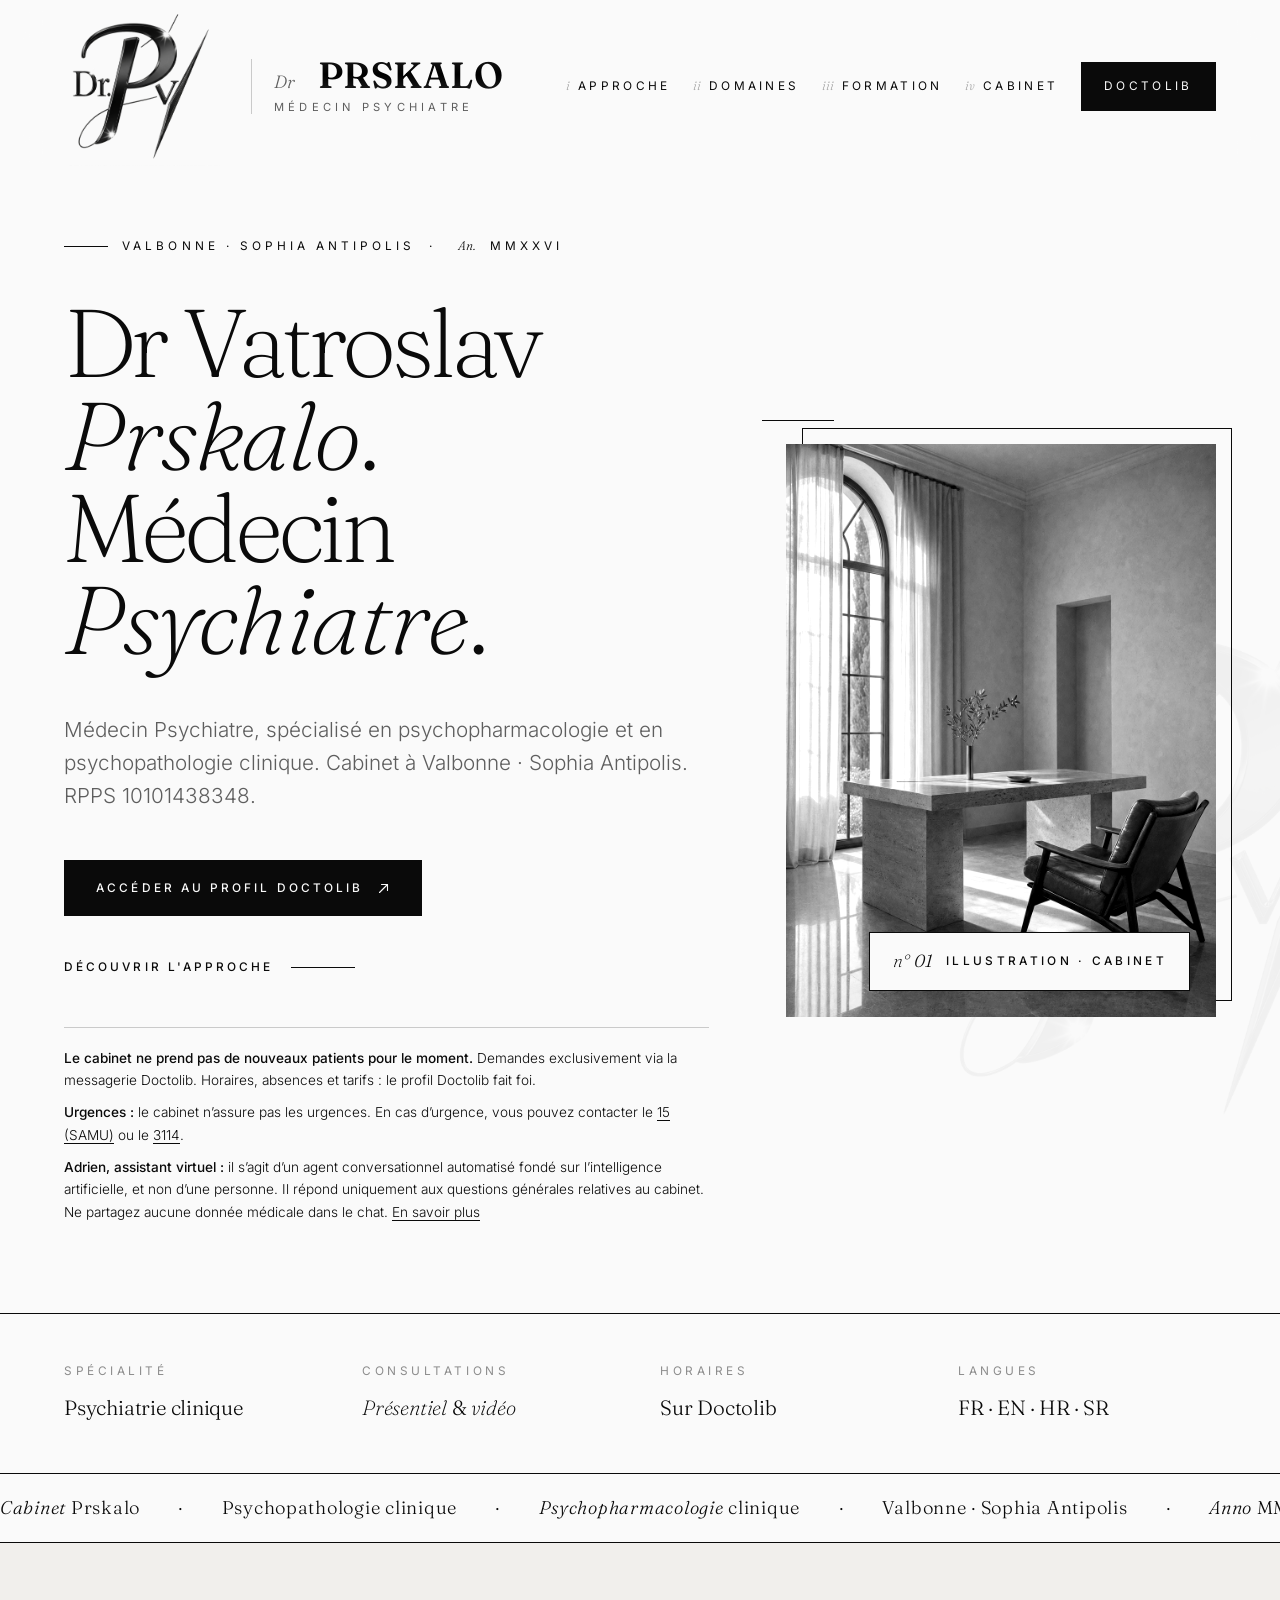
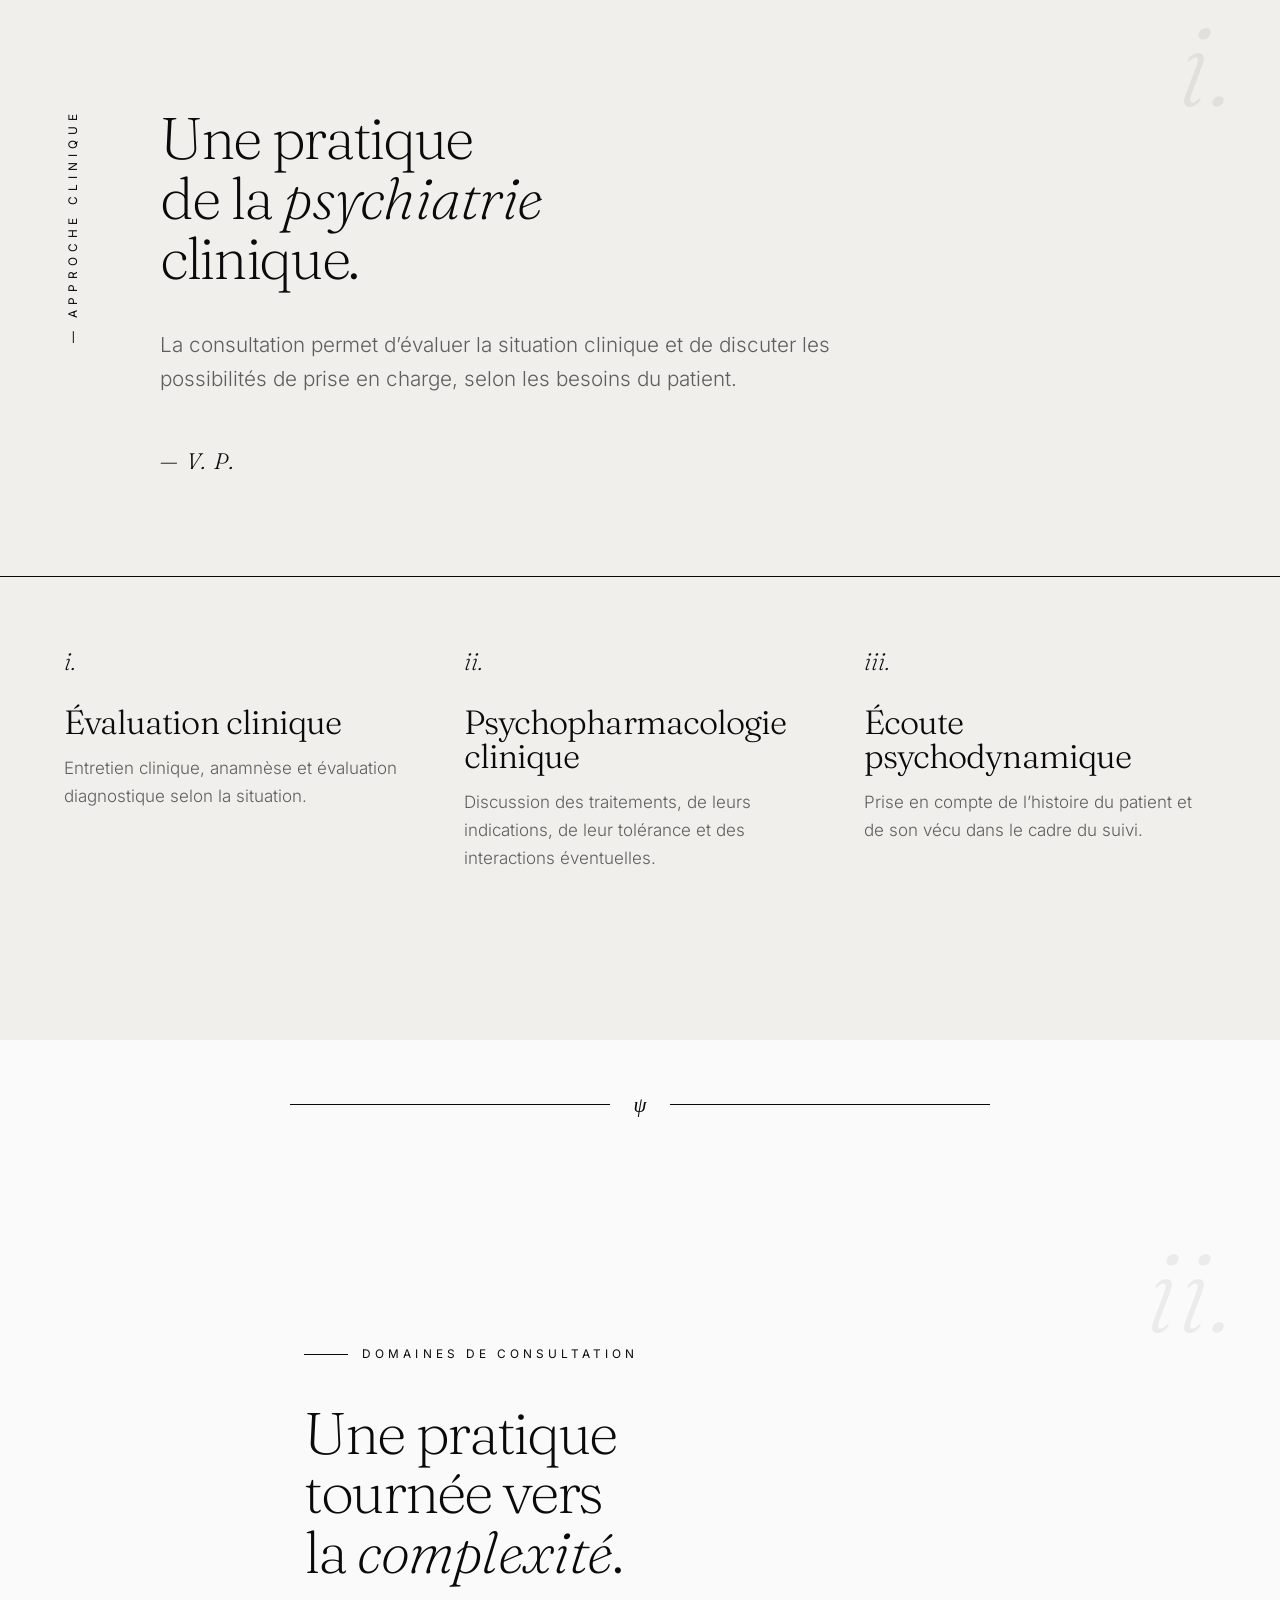
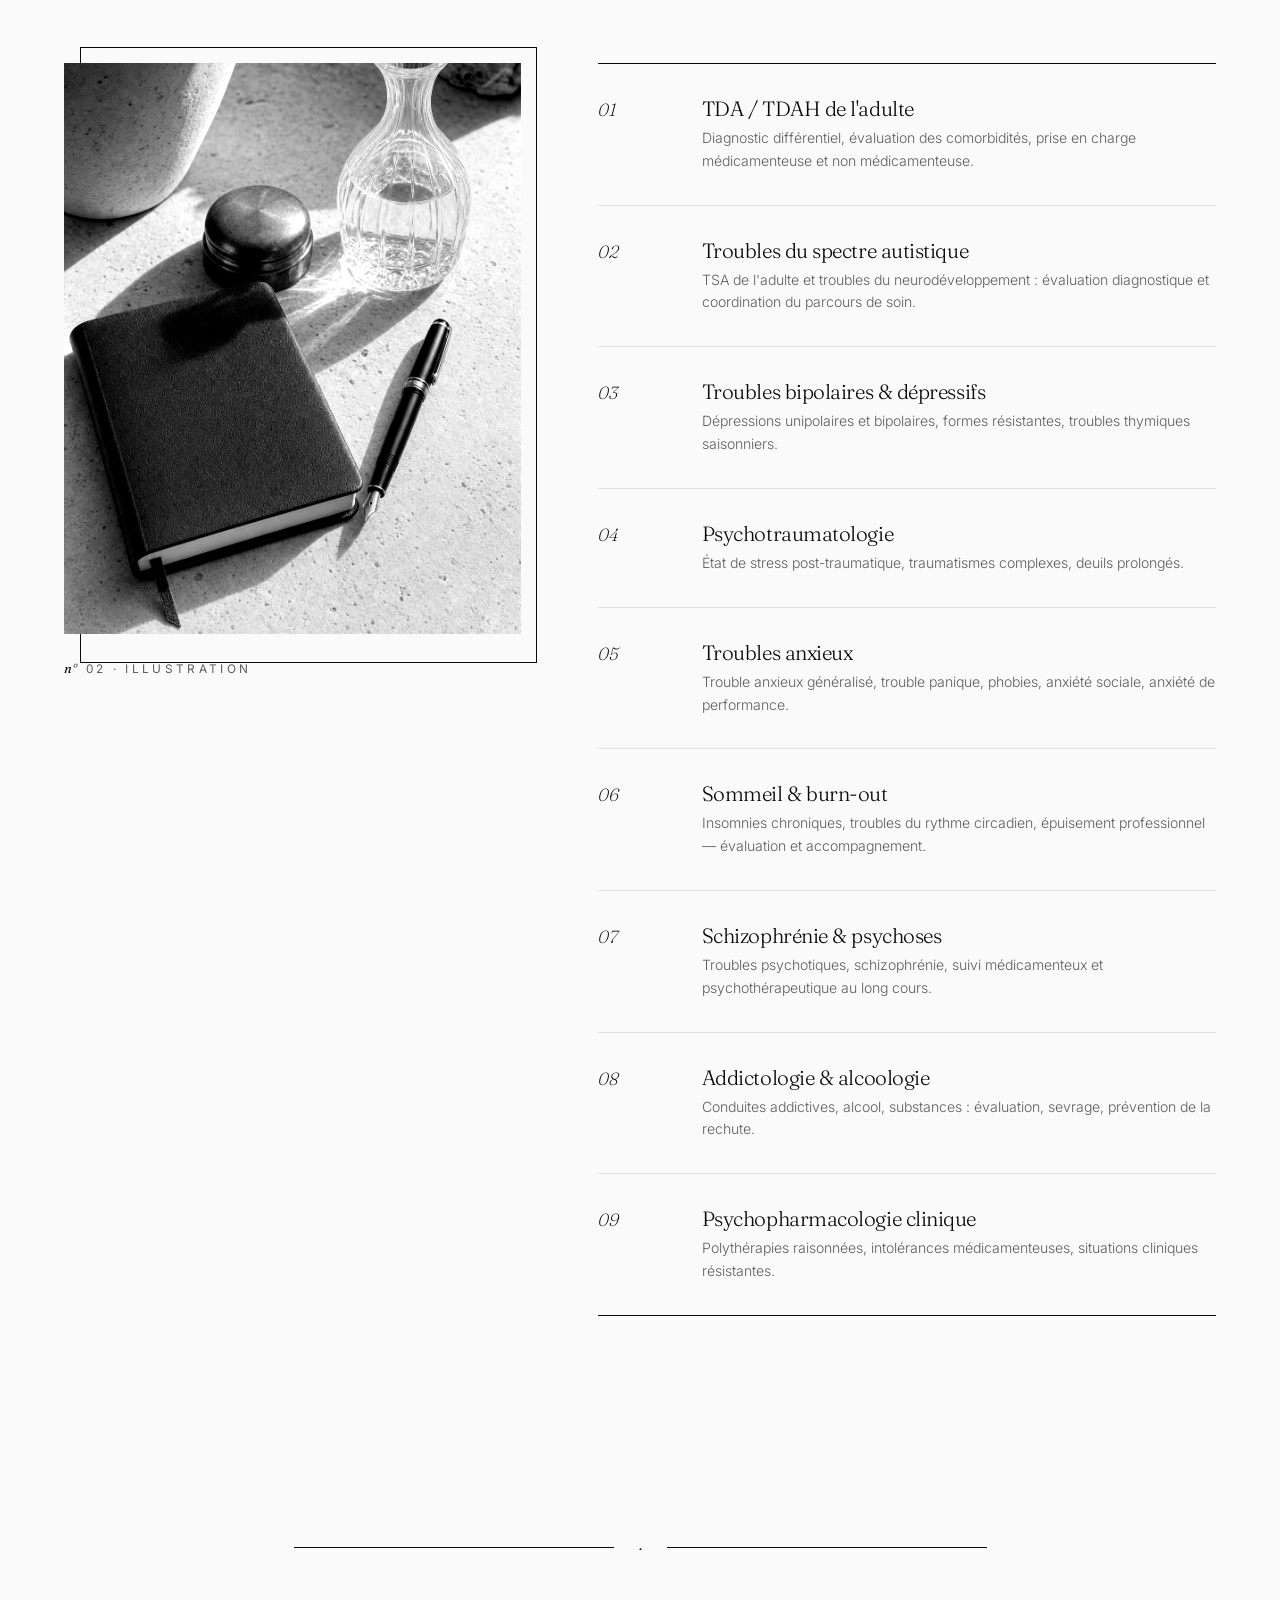
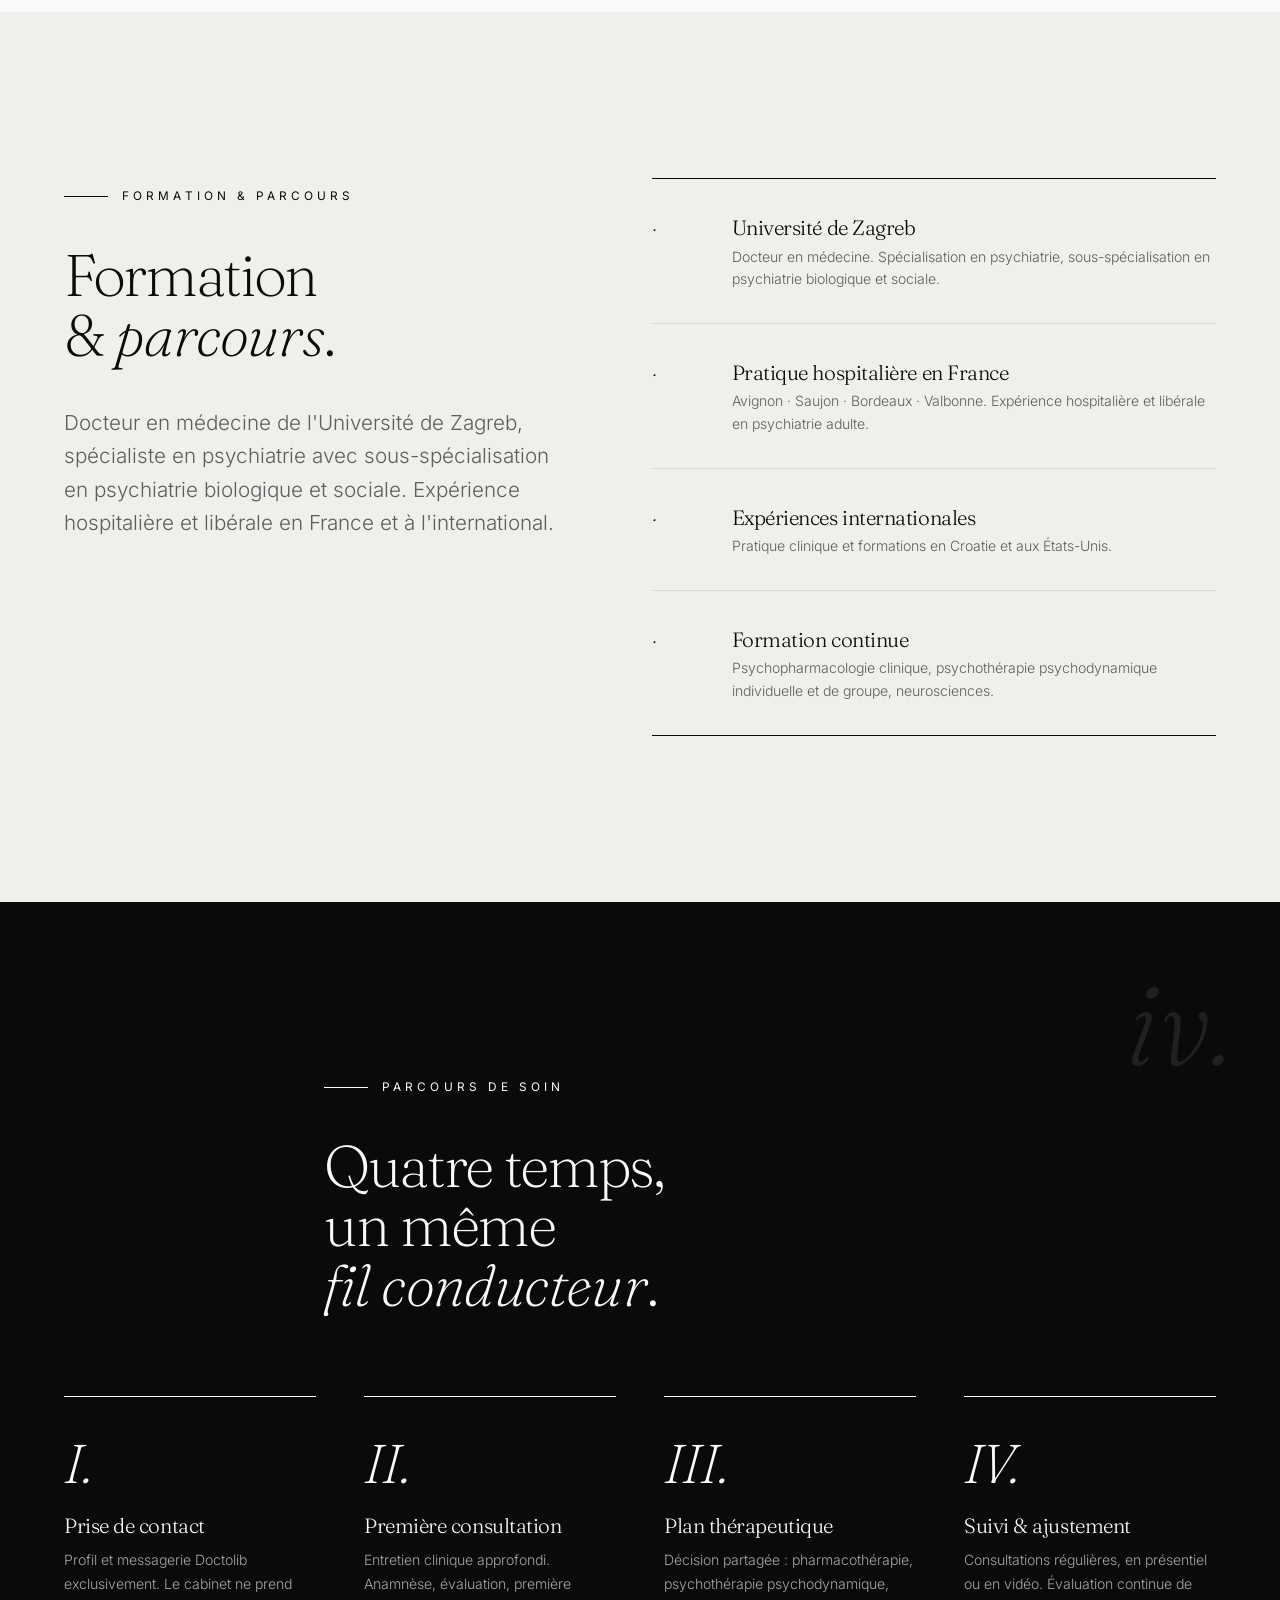
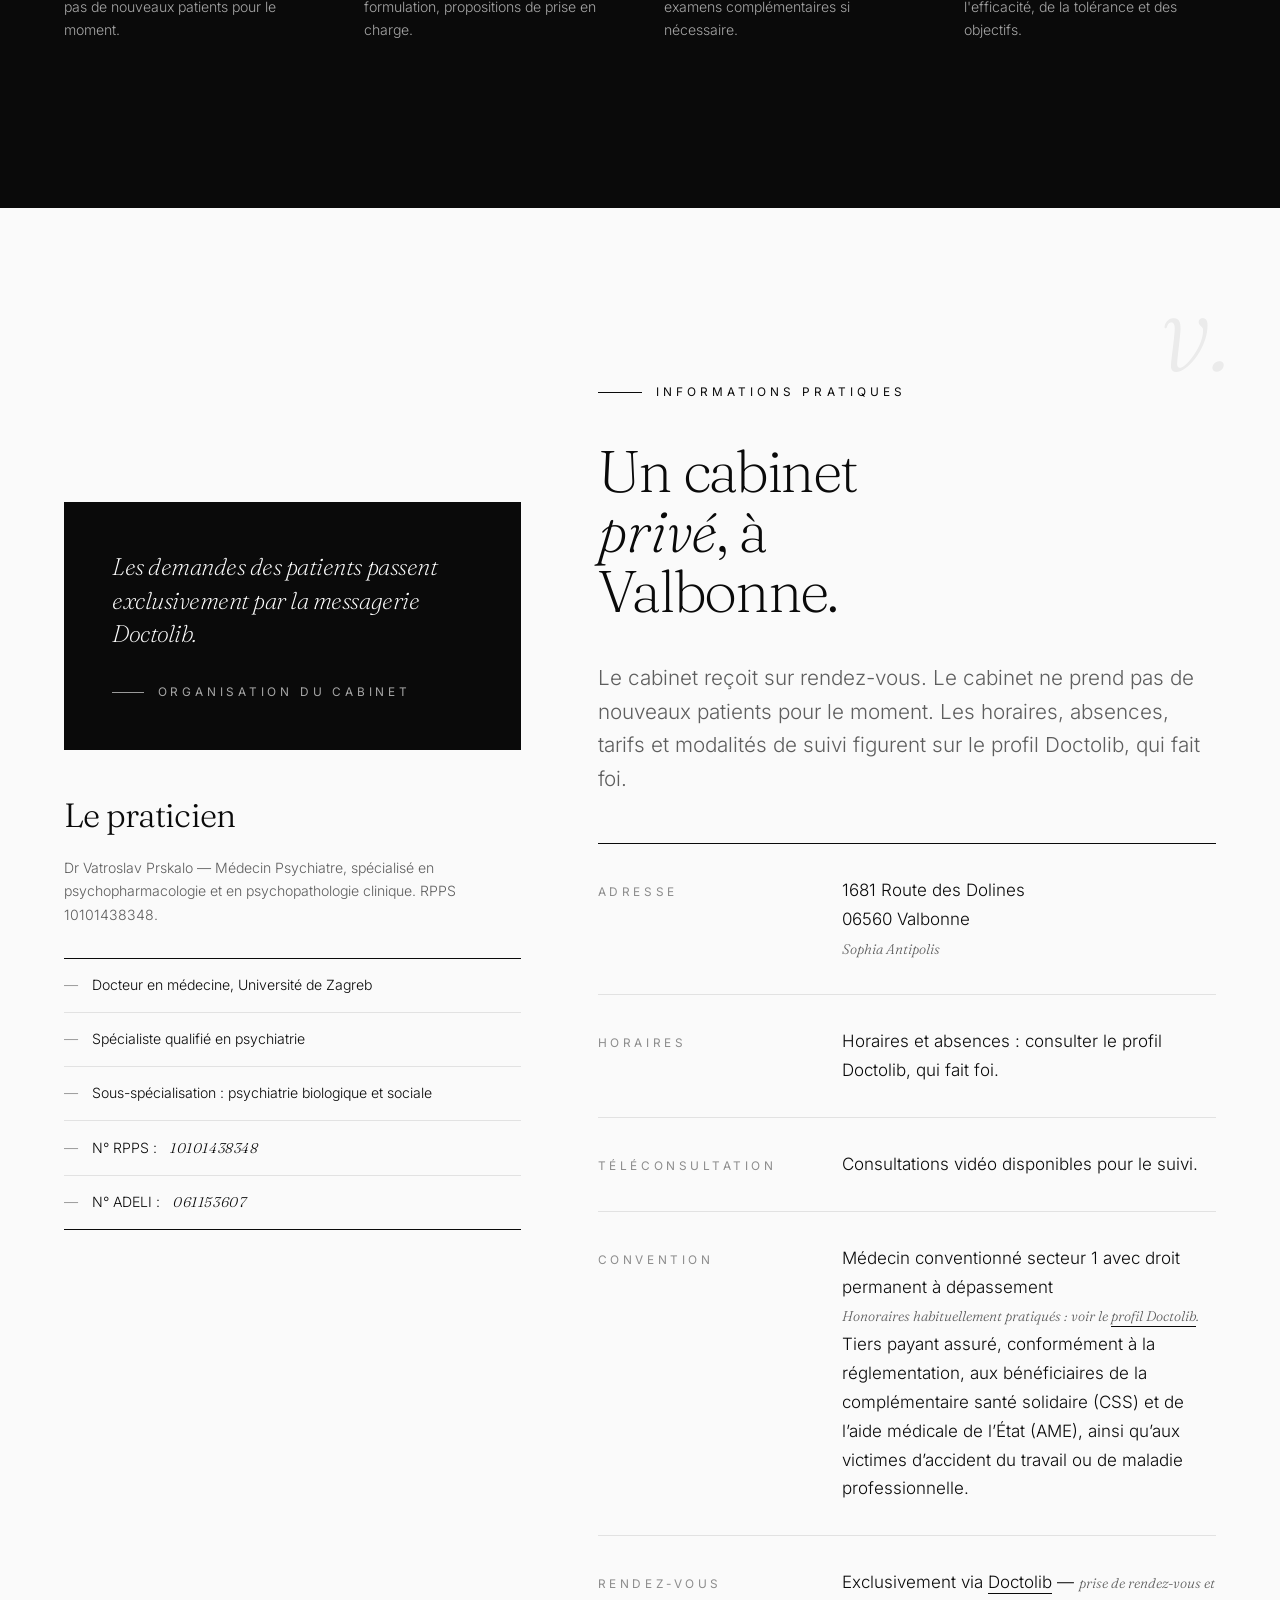
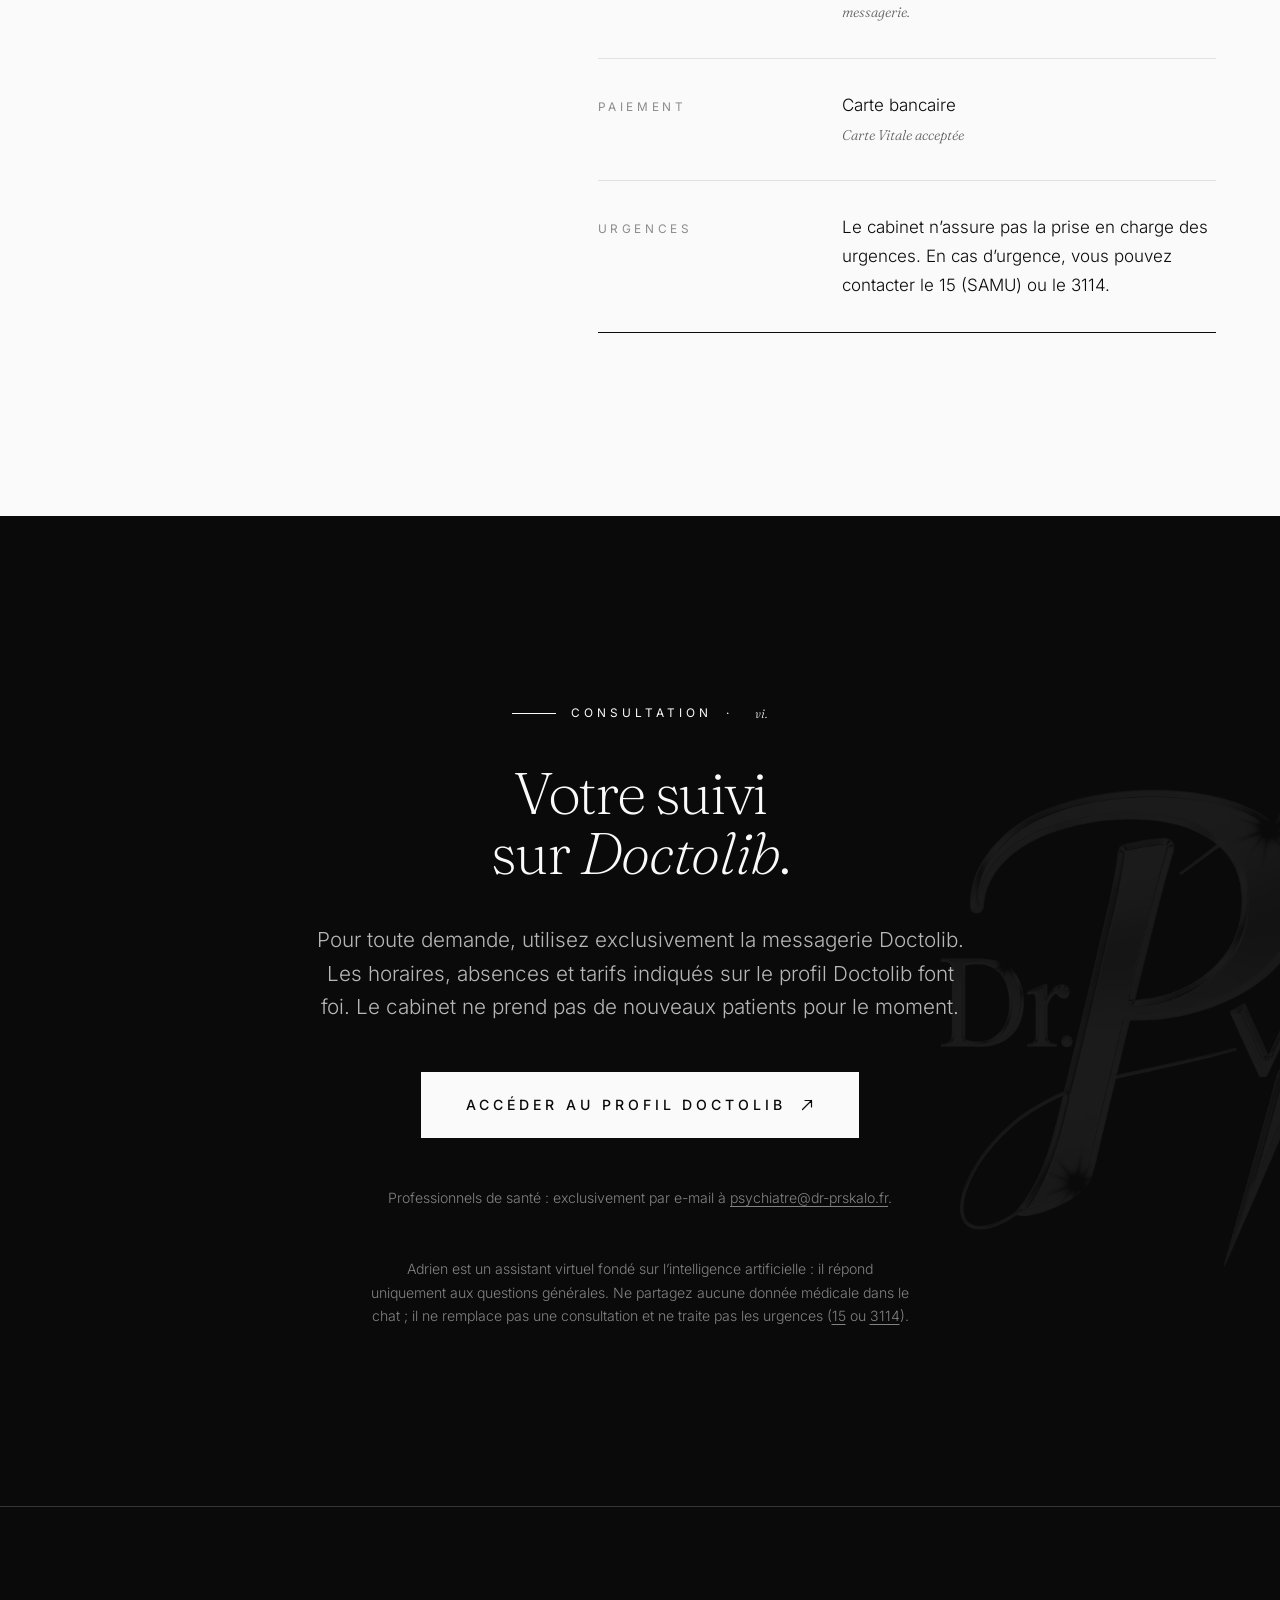
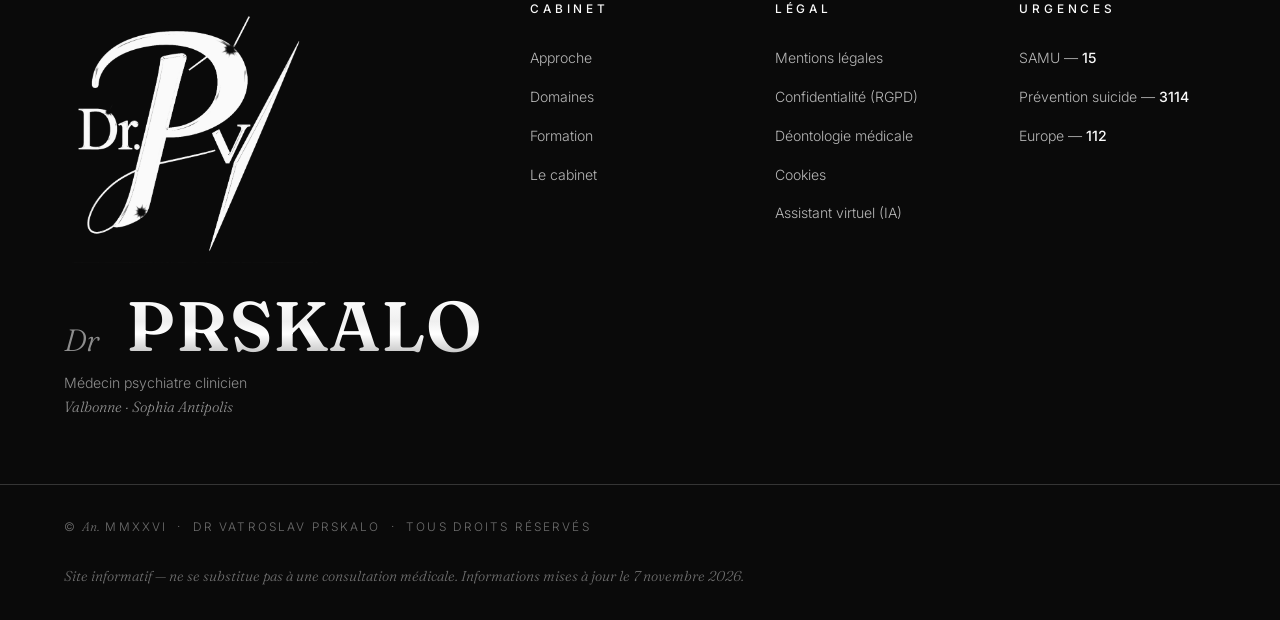
==== commit 265b5198: "Secteur 1 avec droit permanent à dépassement" ====
--- a/index.html
+++ b/index.html
@@ -342,7 +342,7 @@
 </div>
 <div>
 <dt>Convention</dt>
-<dd>Médecin conventionné secteur 1<br/><em>Honoraires habituellement pratiqués : voir le <a class="inline-link" href="https://www.doctolib.fr/psychiatre/valbonne/vatroslav-prskalo" rel="noopener" target="_blank">profil Doctolib</a>.</em><br/>Tiers payant assuré, conformément à la réglementation, aux bénéficiaires de la complémentaire santé solidaire (CSS) et de l’aide médicale de l’État (AME), ainsi qu’aux victimes d’accident du travail ou de maladie professionnelle.</dd>
+<dd>Médecin conventionné secteur 1 avec droit permanent à dépassement<br/><em>Honoraires habituellement pratiqués : voir le <a class="inline-link" href="https://www.doctolib.fr/psychiatre/valbonne/vatroslav-prskalo" rel="noopener" target="_blank">profil Doctolib</a>.</em><br/>Tiers payant assuré, conformément à la réglementation, aux bénéficiaires de la complémentaire santé solidaire (CSS) et de l’aide médicale de l’État (AME), ainsi qu’aux victimes d’accident du travail ou de maladie professionnelle.</dd>
 </div>
 <div>
 <dt>Rendez-vous</dt>
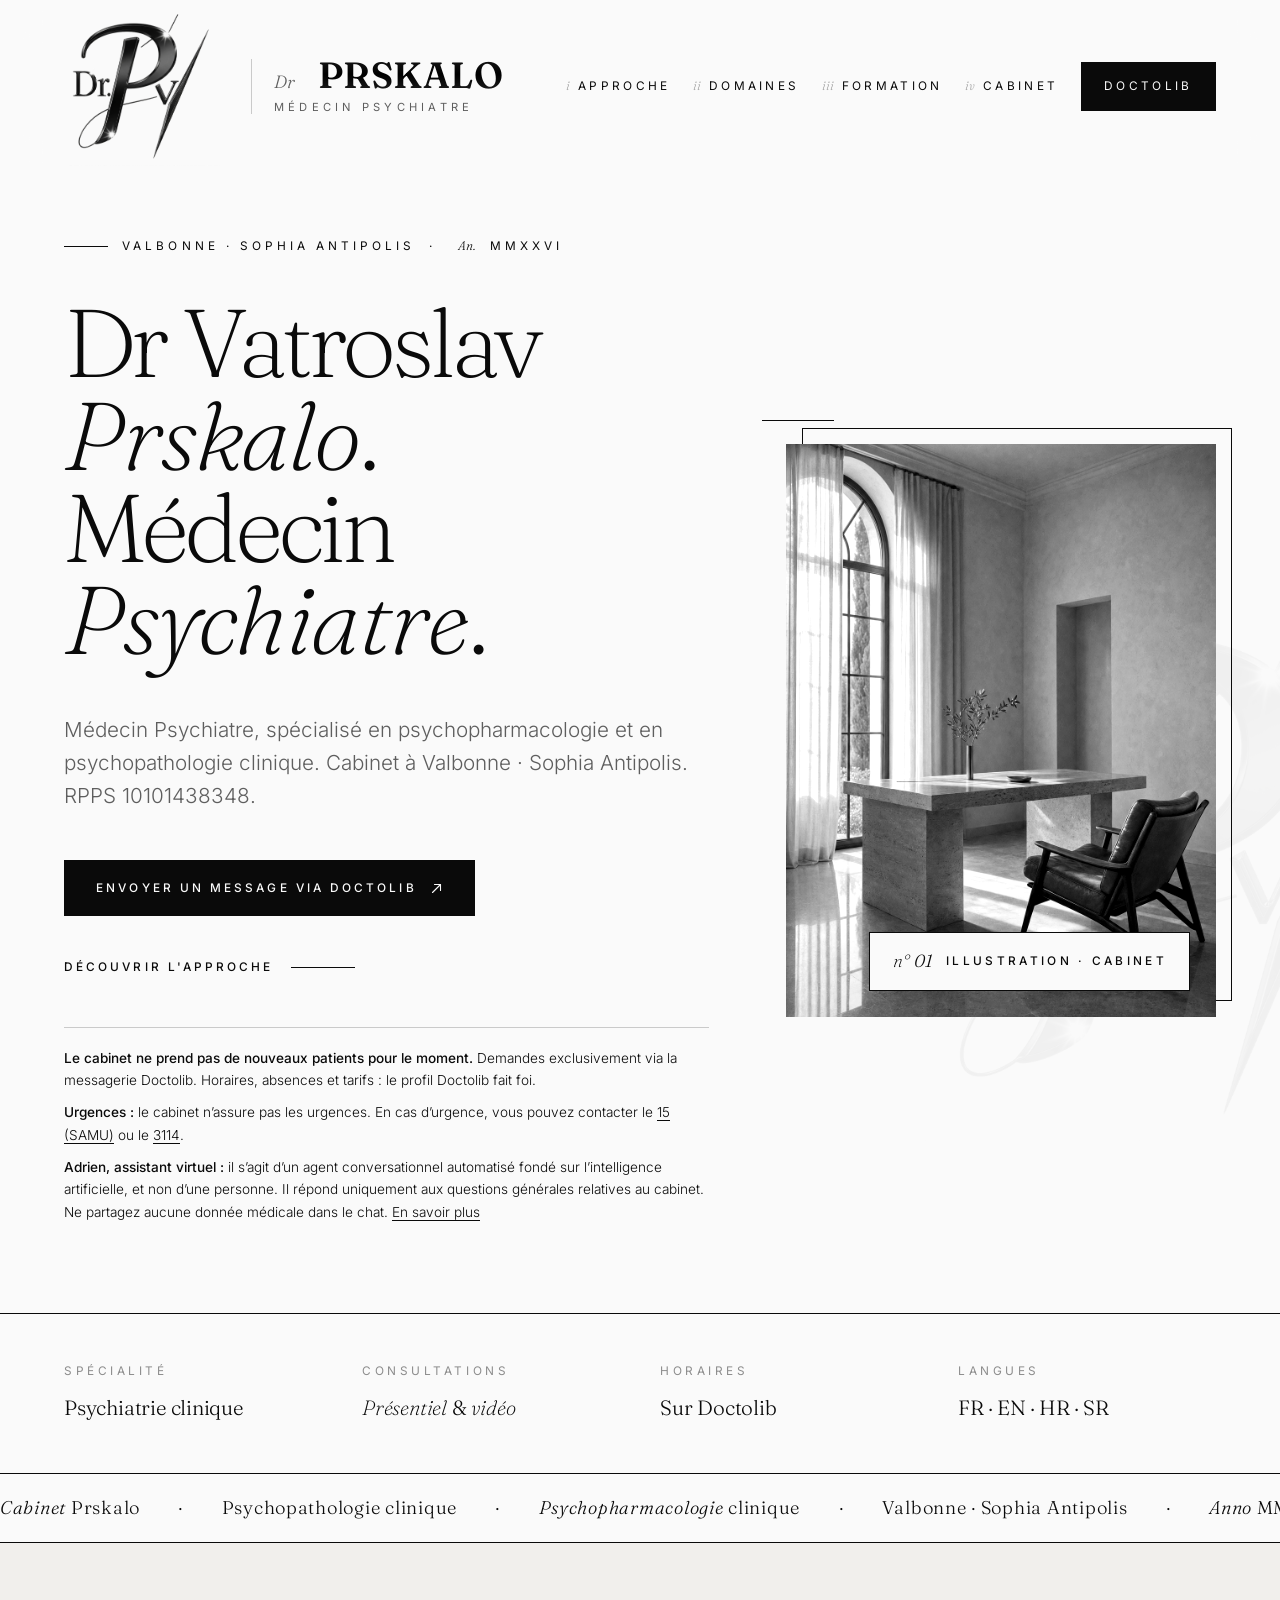
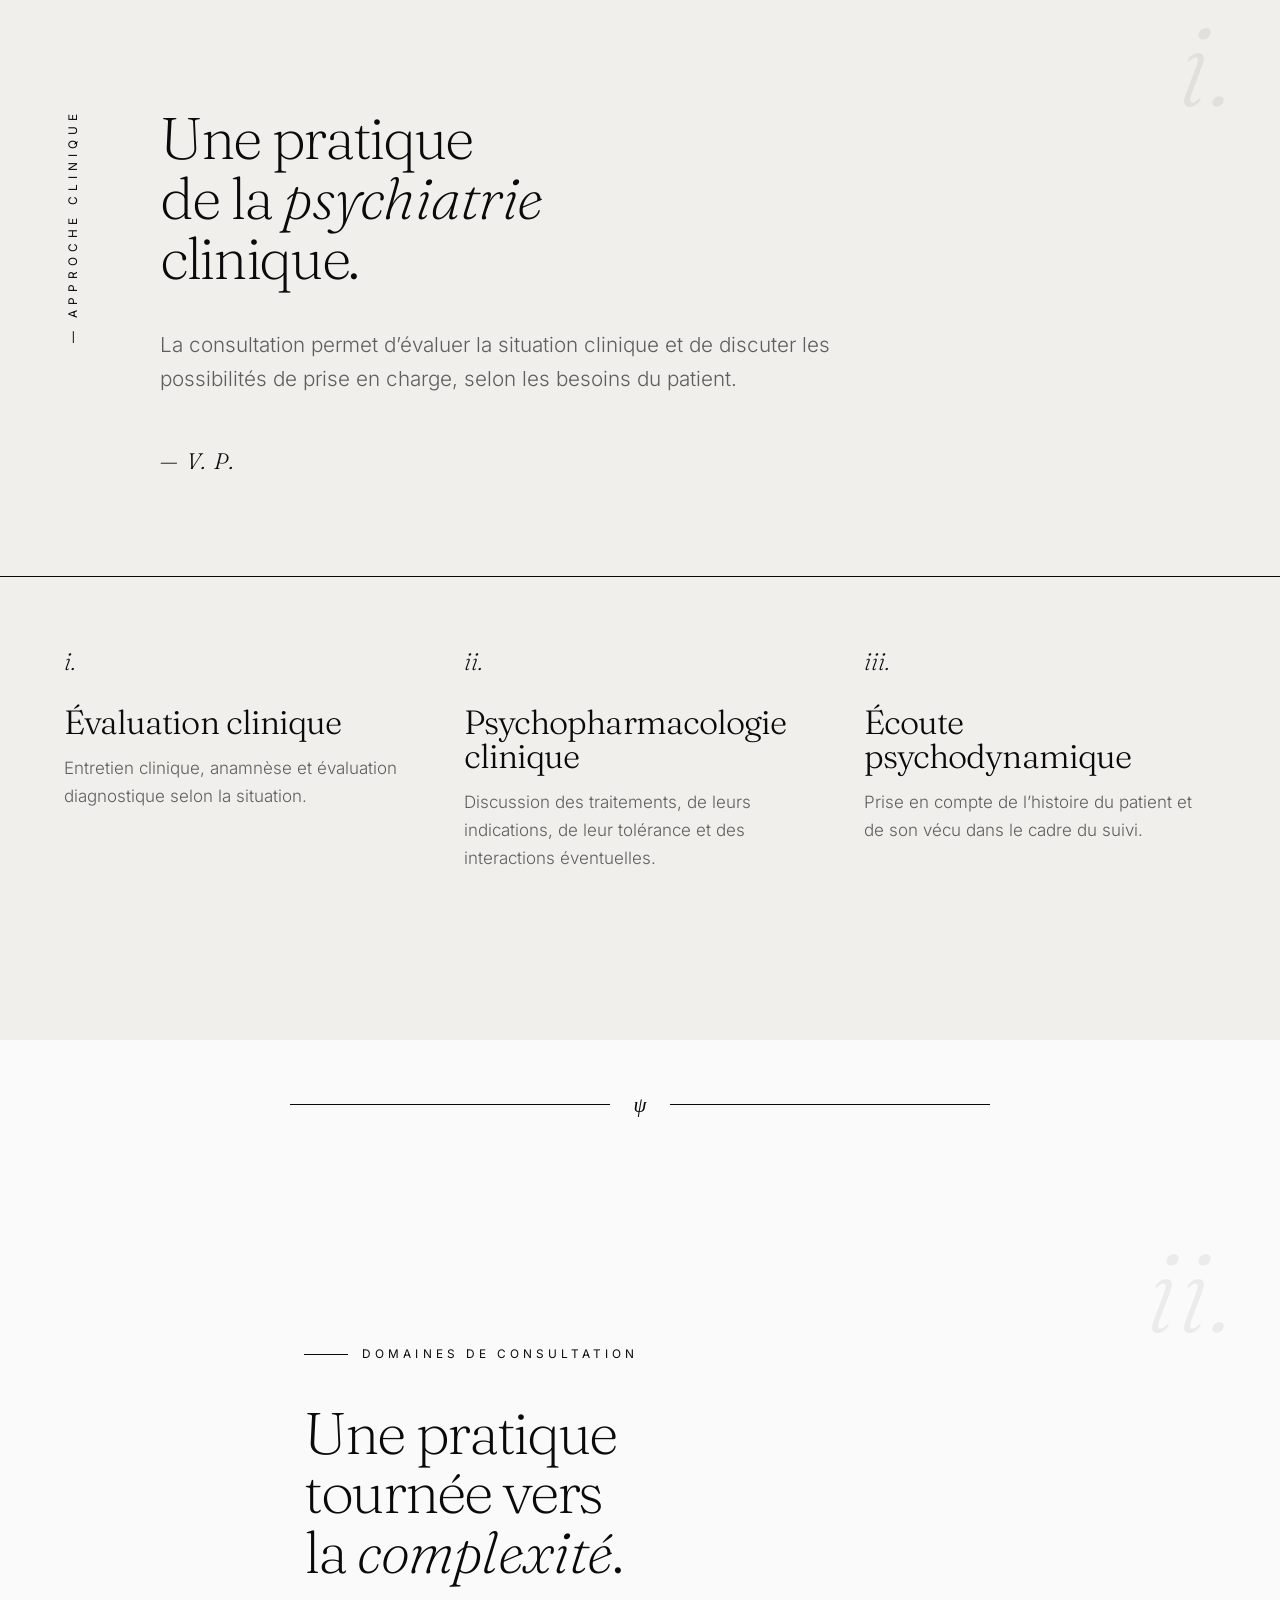
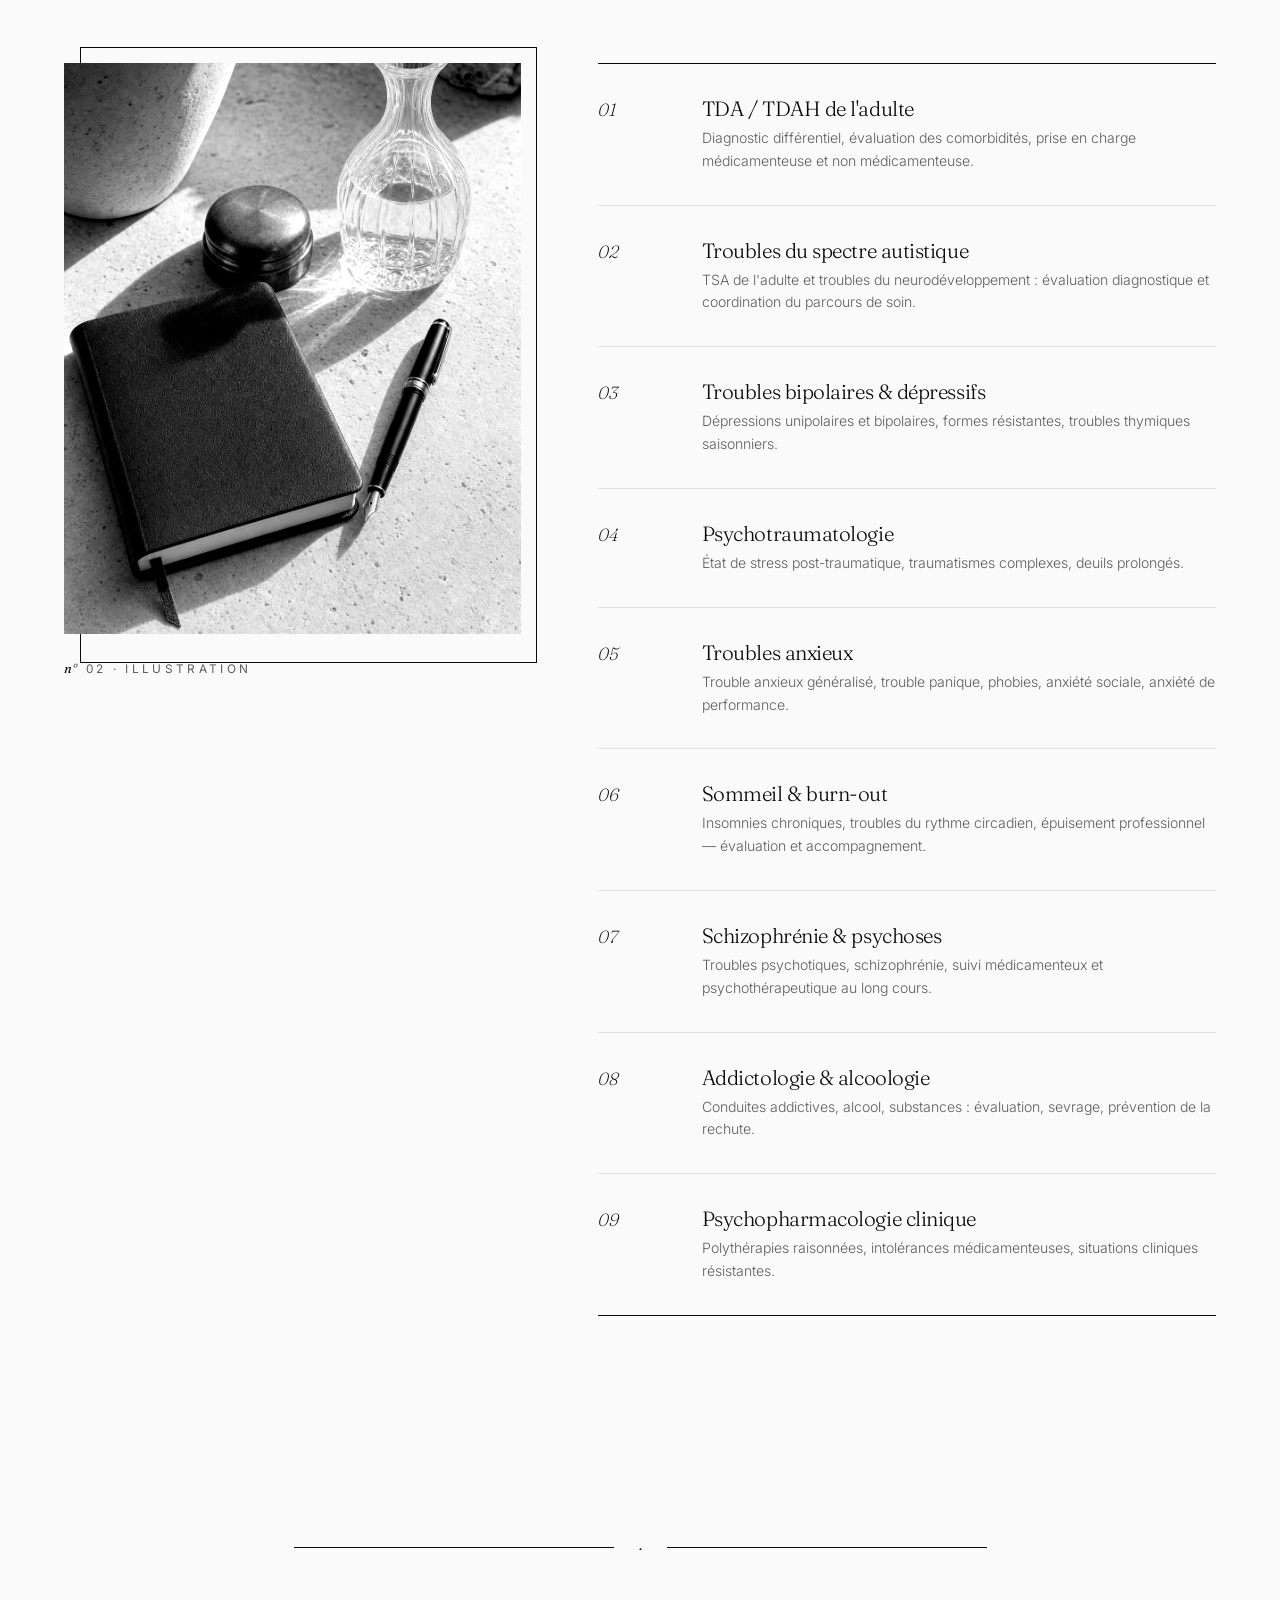
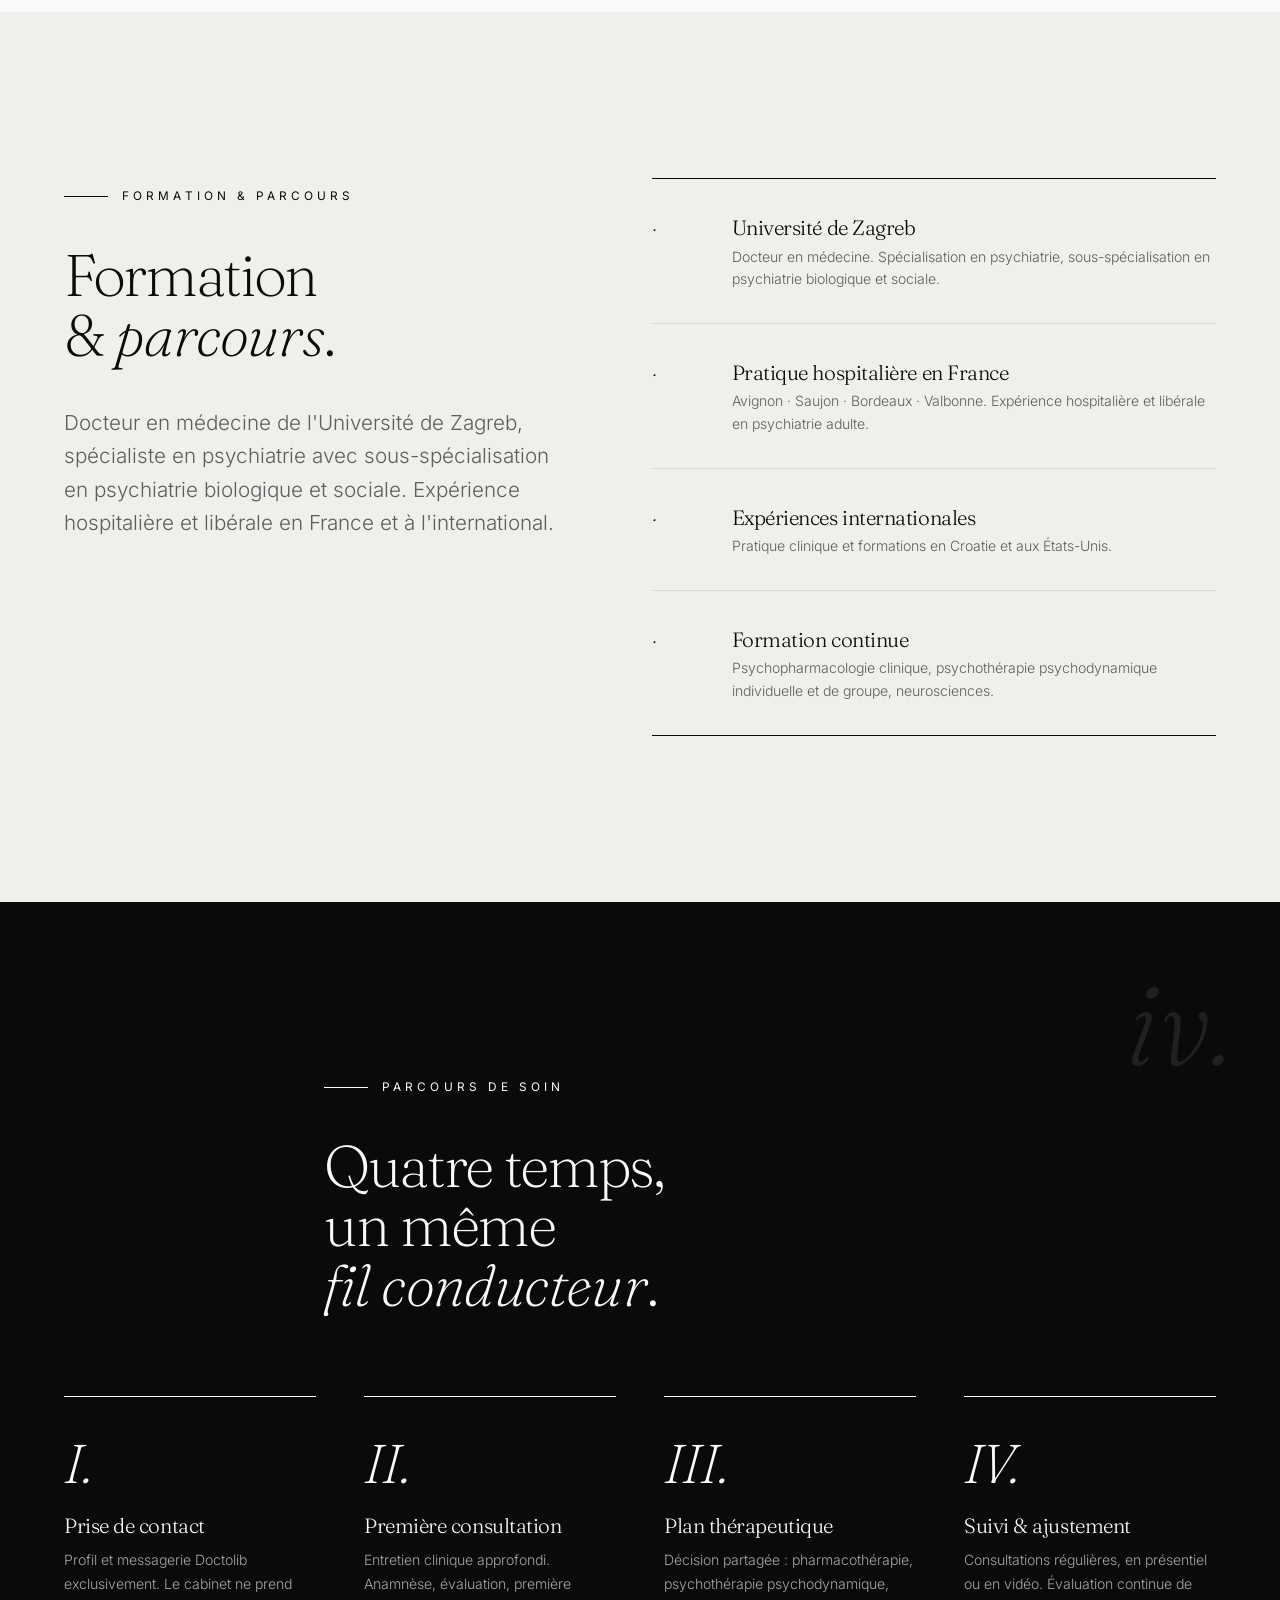
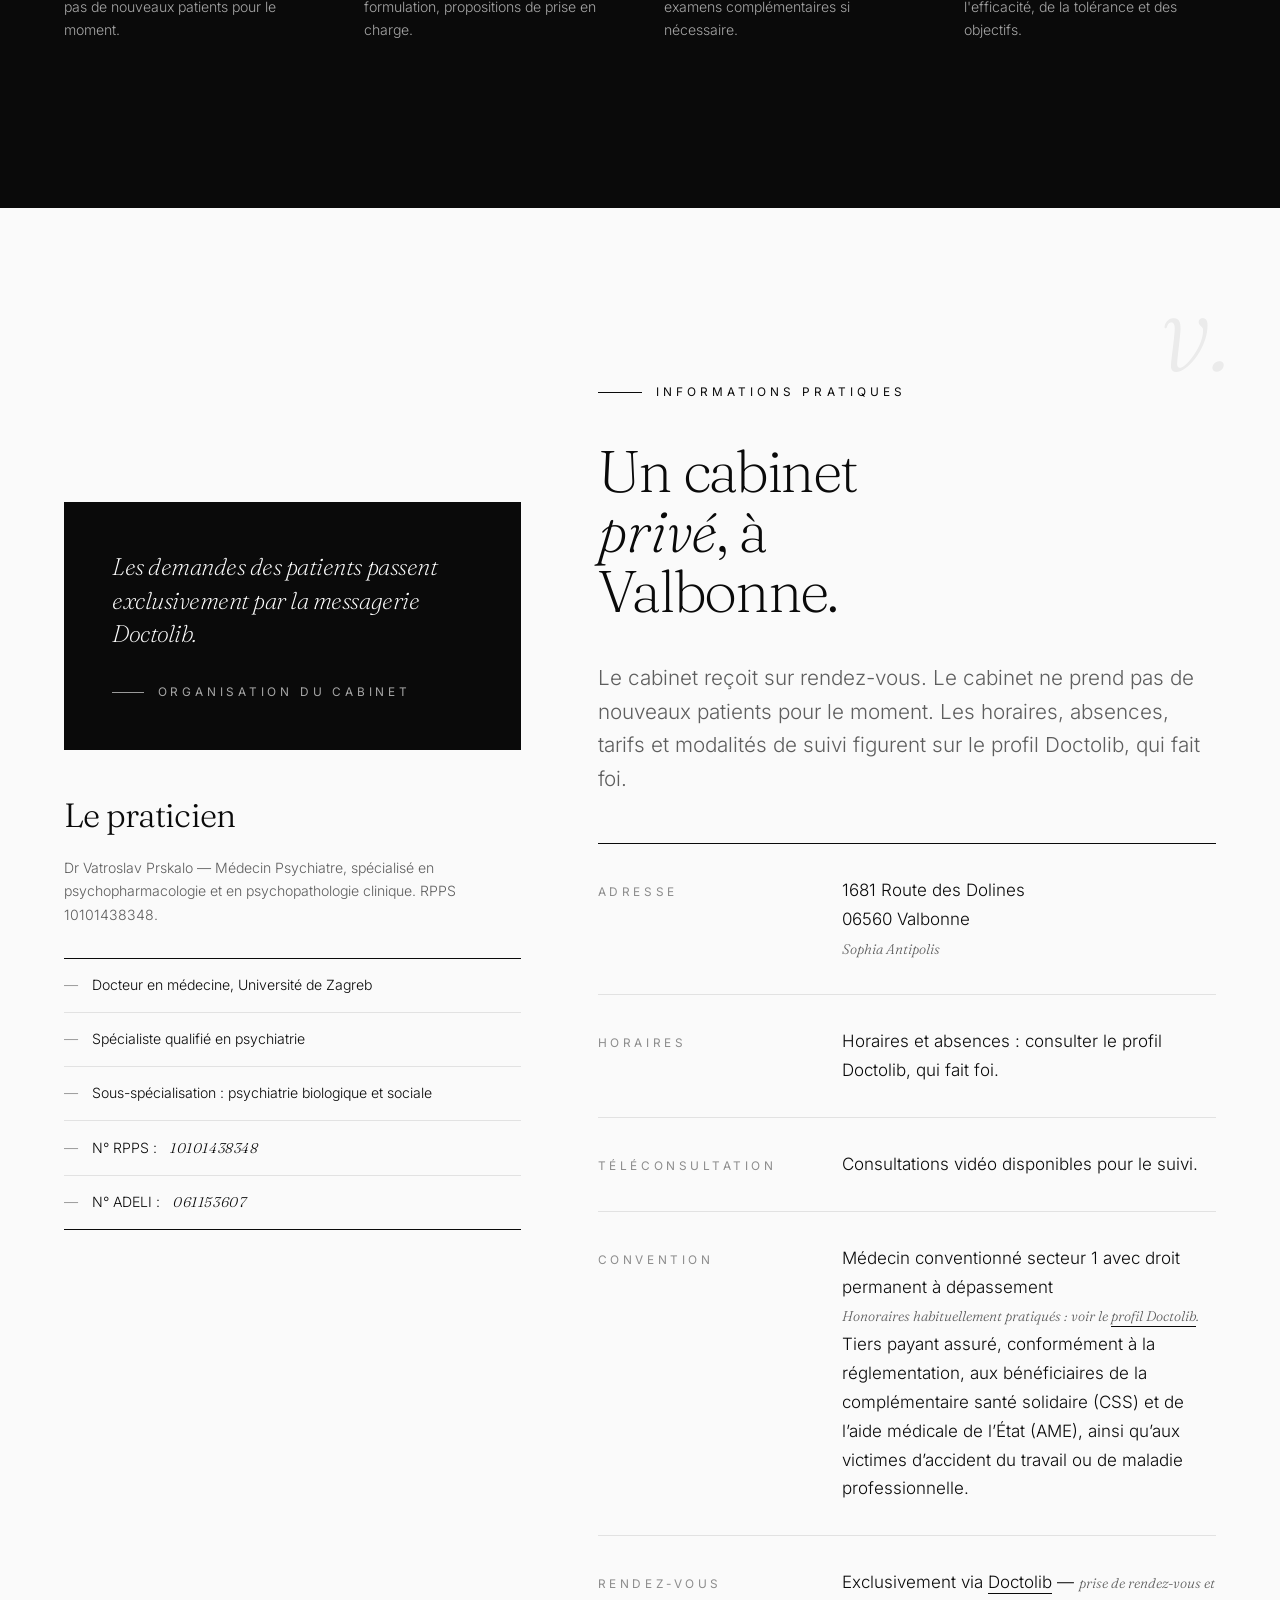
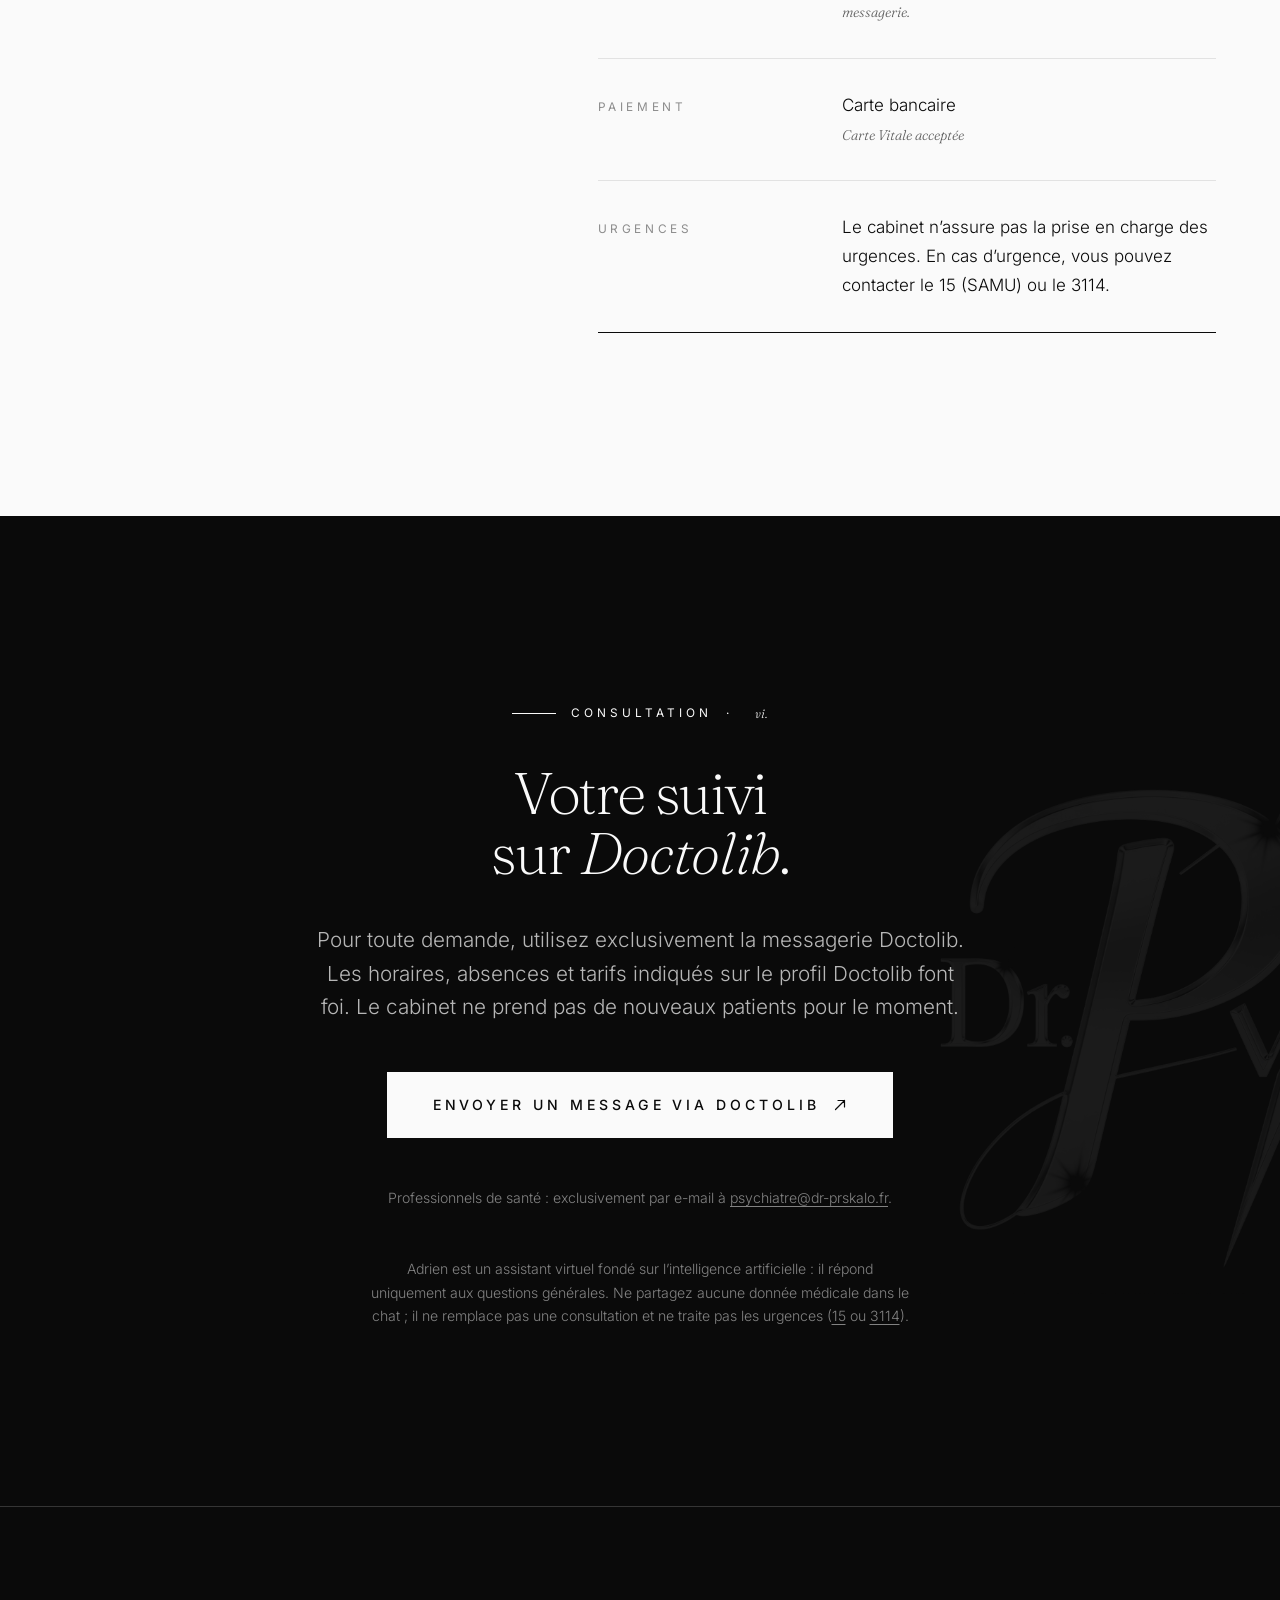
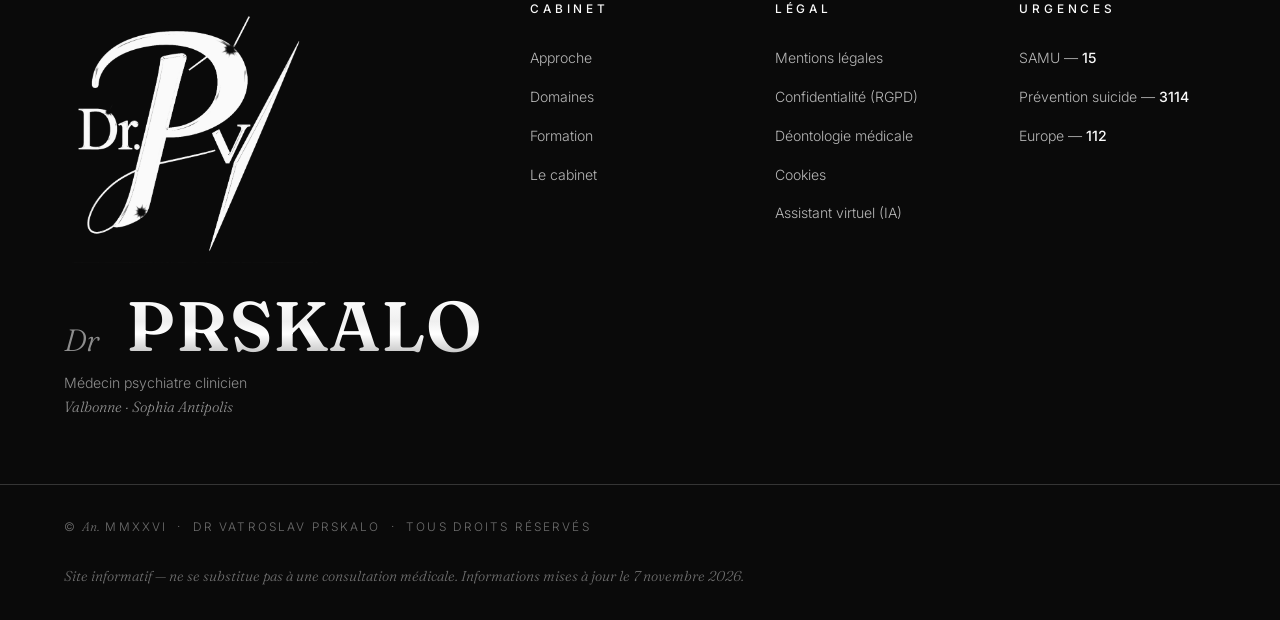
==== commit 36772641: "Liens Doctolib vers la messagerie" ====
--- a/index.html
+++ b/index.html
@@ -38,7 +38,7 @@
 <a href="#expertise"><span class="nav-num">ii</span>Domaines</a>
 <a href="#formation"><span class="nav-num">iii</span>Formation</a>
 <a href="#cabinet"><span class="nav-num">iv</span>Cabinet</a>
-<a class="nav-cta" href="https://www.doctolib.fr/psychiatre/valbonne/vatroslav-prskalo" rel="noopener" target="_blank">Doctolib</a>
+<a class="nav-cta" href="https://www.doctolib.fr/psychiatre/valbonne/vatroslav-prskalo/patient-request?category=message" rel="noopener" target="_blank">Doctolib</a>
 </nav>
 </div>
 </header>
@@ -51,8 +51,8 @@
 <h1 class="hero-title"><span class="line">Dr Vatroslav</span><span class="line"><em>Prskalo</em>.</span><span class="line">Médecin</span><span class="line"><em>Psychiatre</em>.</span></h1>
 <p class="hero-lede">Médecin Psychiatre, spécialisé en psychopharmacologie et en psychopathologie clinique. Cabinet à Valbonne · Sophia Antipolis. RPPS 10101438348.</p>
 <div class="hero-cta">
-<a class="btn btn-primary" href="https://www.doctolib.fr/psychiatre/valbonne/vatroslav-prskalo" rel="noopener" target="_blank">
-<span>Accéder au profil Doctolib</span>
+<a class="btn btn-primary" href="https://www.doctolib.fr/psychiatre/valbonne/vatroslav-prskalo/patient-request?category=message" rel="noopener" target="_blank">
+<span>Envoyer un message via Doctolib</span>
 <svg aria-hidden="true" fill="none" height="13" viewbox="0 0 13 13" width="13">
 <path d="M2.5 10.5 L 10.5 2.5 M 4.5 2.5 H 10.5 V 8.5" stroke="currentColor" stroke-linecap="round" stroke-width="1.1"></path>
 </svg>
@@ -346,7 +346,7 @@
 </div>
 <div>
 <dt>Rendez-vous</dt>
-<dd>Exclusivement via <a class="inline-link" href="https://www.doctolib.fr/psychiatre/valbonne/vatroslav-prskalo" rel="noopener" target="_blank">Doctolib</a> — <em>prise de rendez-vous et messagerie.</em></dd>
+<dd>Exclusivement via <a class="inline-link" href="https://www.doctolib.fr/psychiatre/valbonne/vatroslav-prskalo/patient-request?category=message" rel="noopener" target="_blank">Doctolib</a> — <em>prise de rendez-vous et messagerie.</em></dd>
 </div>
 <div>
 <dt>Paiement</dt>
@@ -409,8 +409,8 @@
 <p class="eyebrow eyebrow-light"><span class="hairline-x hairline-x-light"></span>Consultation  ·  <em>vi.</em></p>
 <h2 class="display-h2"><span class="line">Votre suivi</span><span class="line">sur <em>Doctolib</em>.</span></h2>
 <p class="cta-lede">Pour toute demande, utilisez exclusivement la messagerie Doctolib. Les horaires, absences et tarifs indiqués sur le profil Doctolib font foi. Le cabinet ne prend pas de nouveaux patients pour le moment.</p>
-<a class="btn btn-light btn-large" href="https://www.doctolib.fr/psychiatre/valbonne/vatroslav-prskalo" rel="noopener" target="_blank">
-<span>Accéder au profil Doctolib</span>
+<a class="btn btn-light btn-large" href="https://www.doctolib.fr/psychiatre/valbonne/vatroslav-prskalo/patient-request?category=message" rel="noopener" target="_blank">
+<span>Envoyer un message via Doctolib</span>
 <svg aria-hidden="true" fill="none" height="14" viewbox="0 0 14 14" width="14">
 <path d="M2.5 11.5 L 11.5 2.5 M 5 2.5 H 11.5 V 9" stroke="currentColor" stroke-linecap="round" stroke-width="1.2"></path>
 </svg>
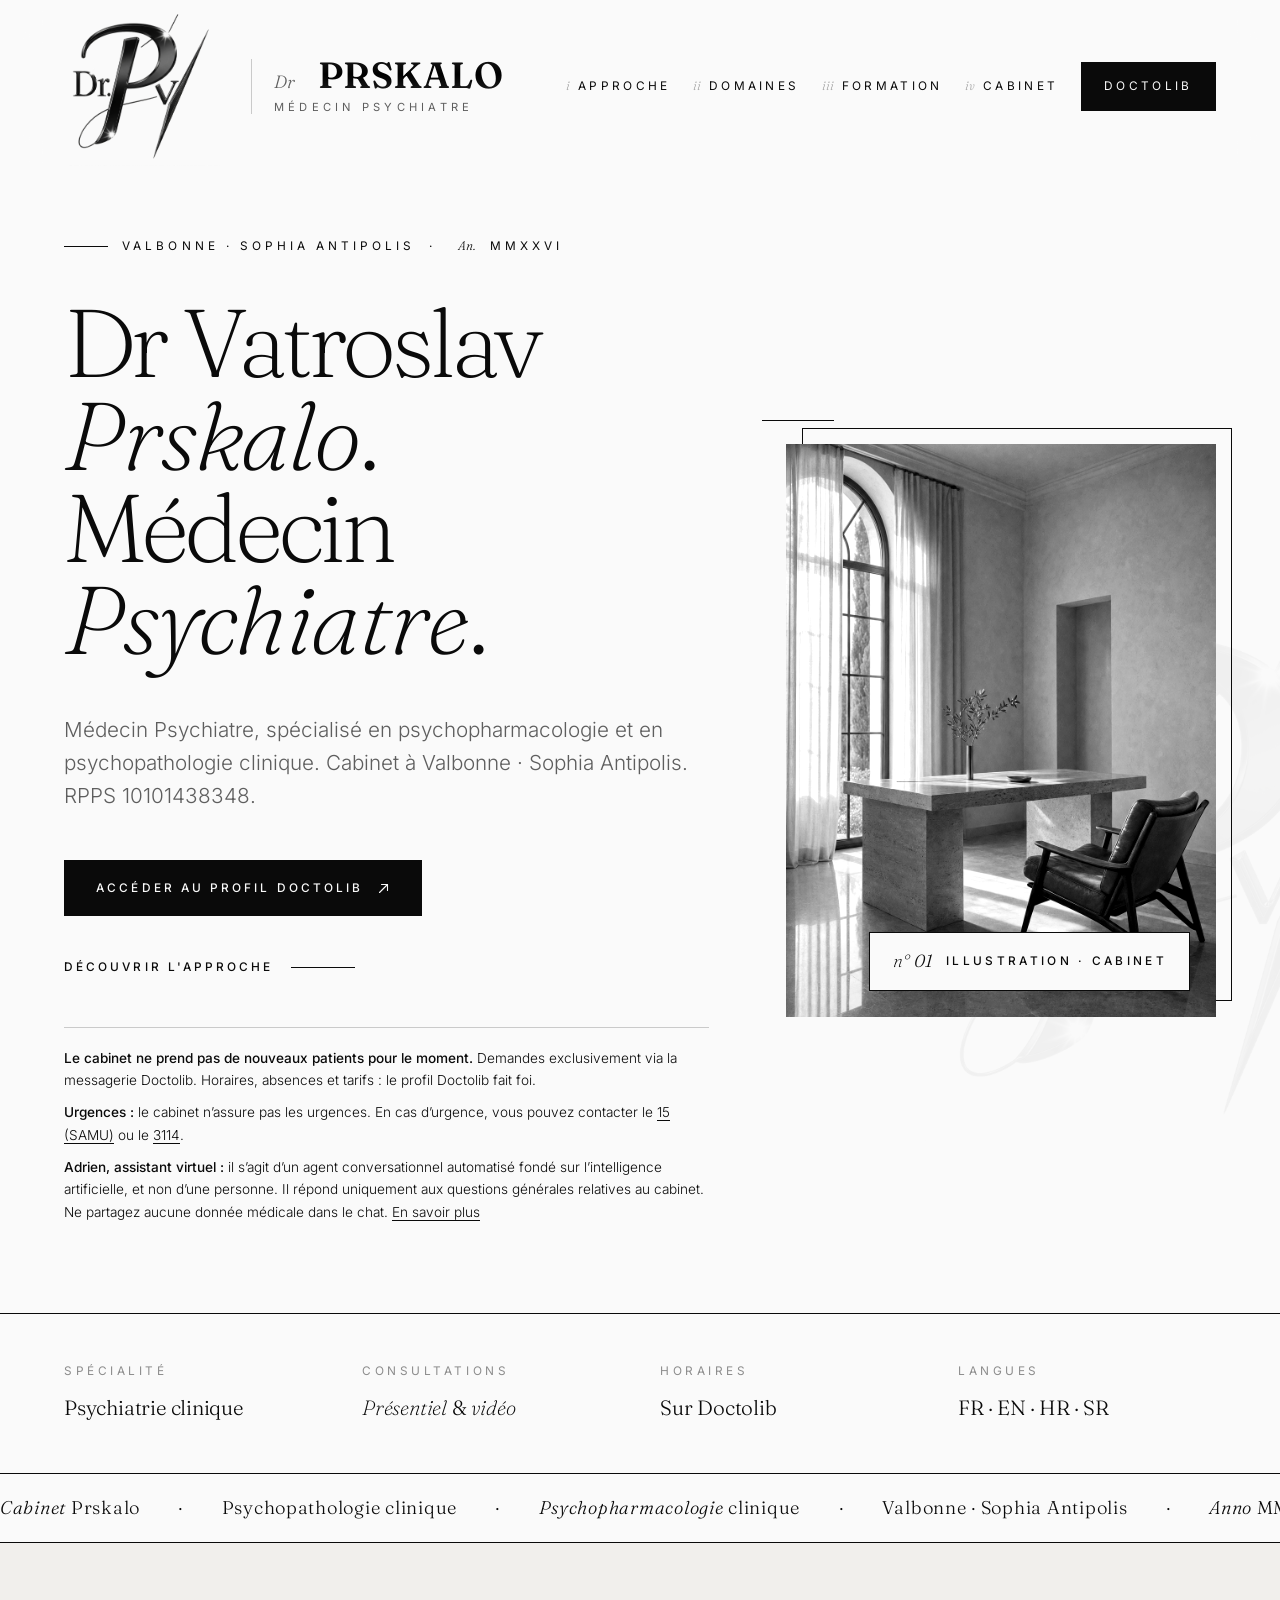
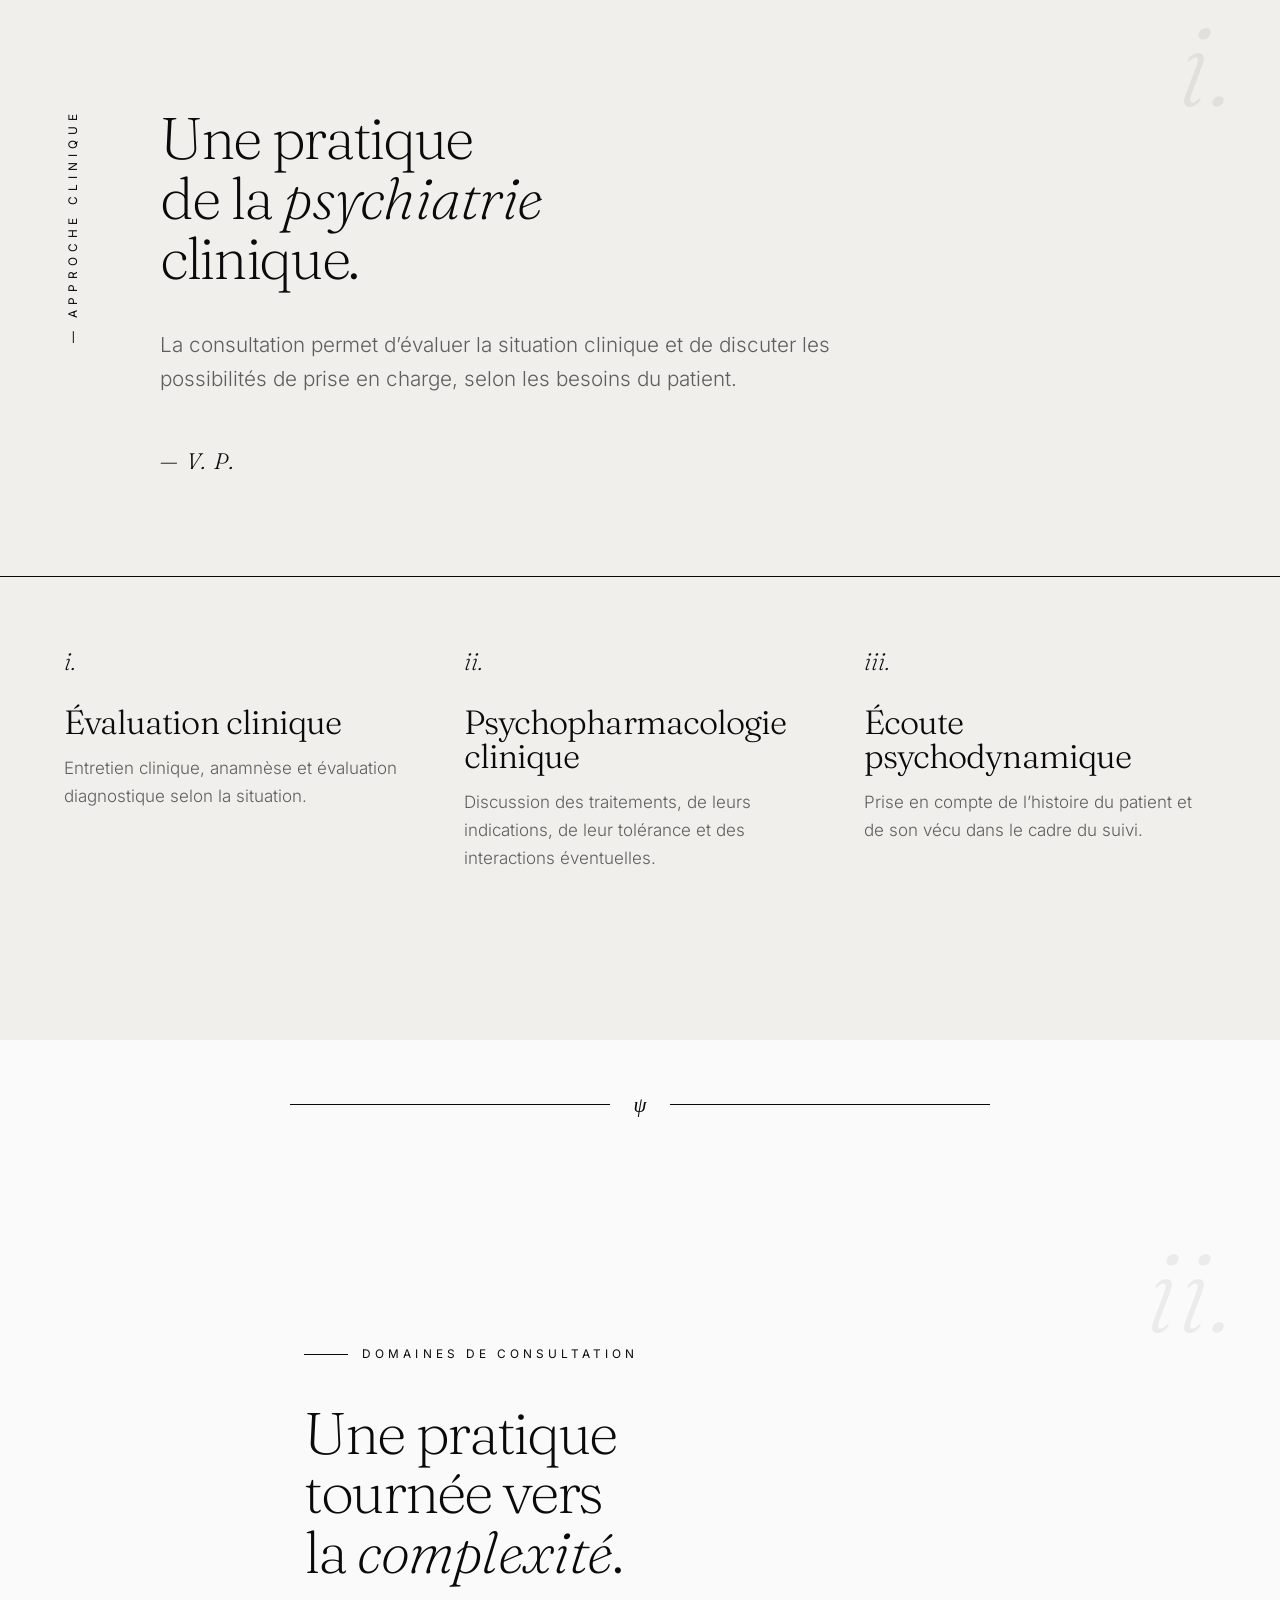
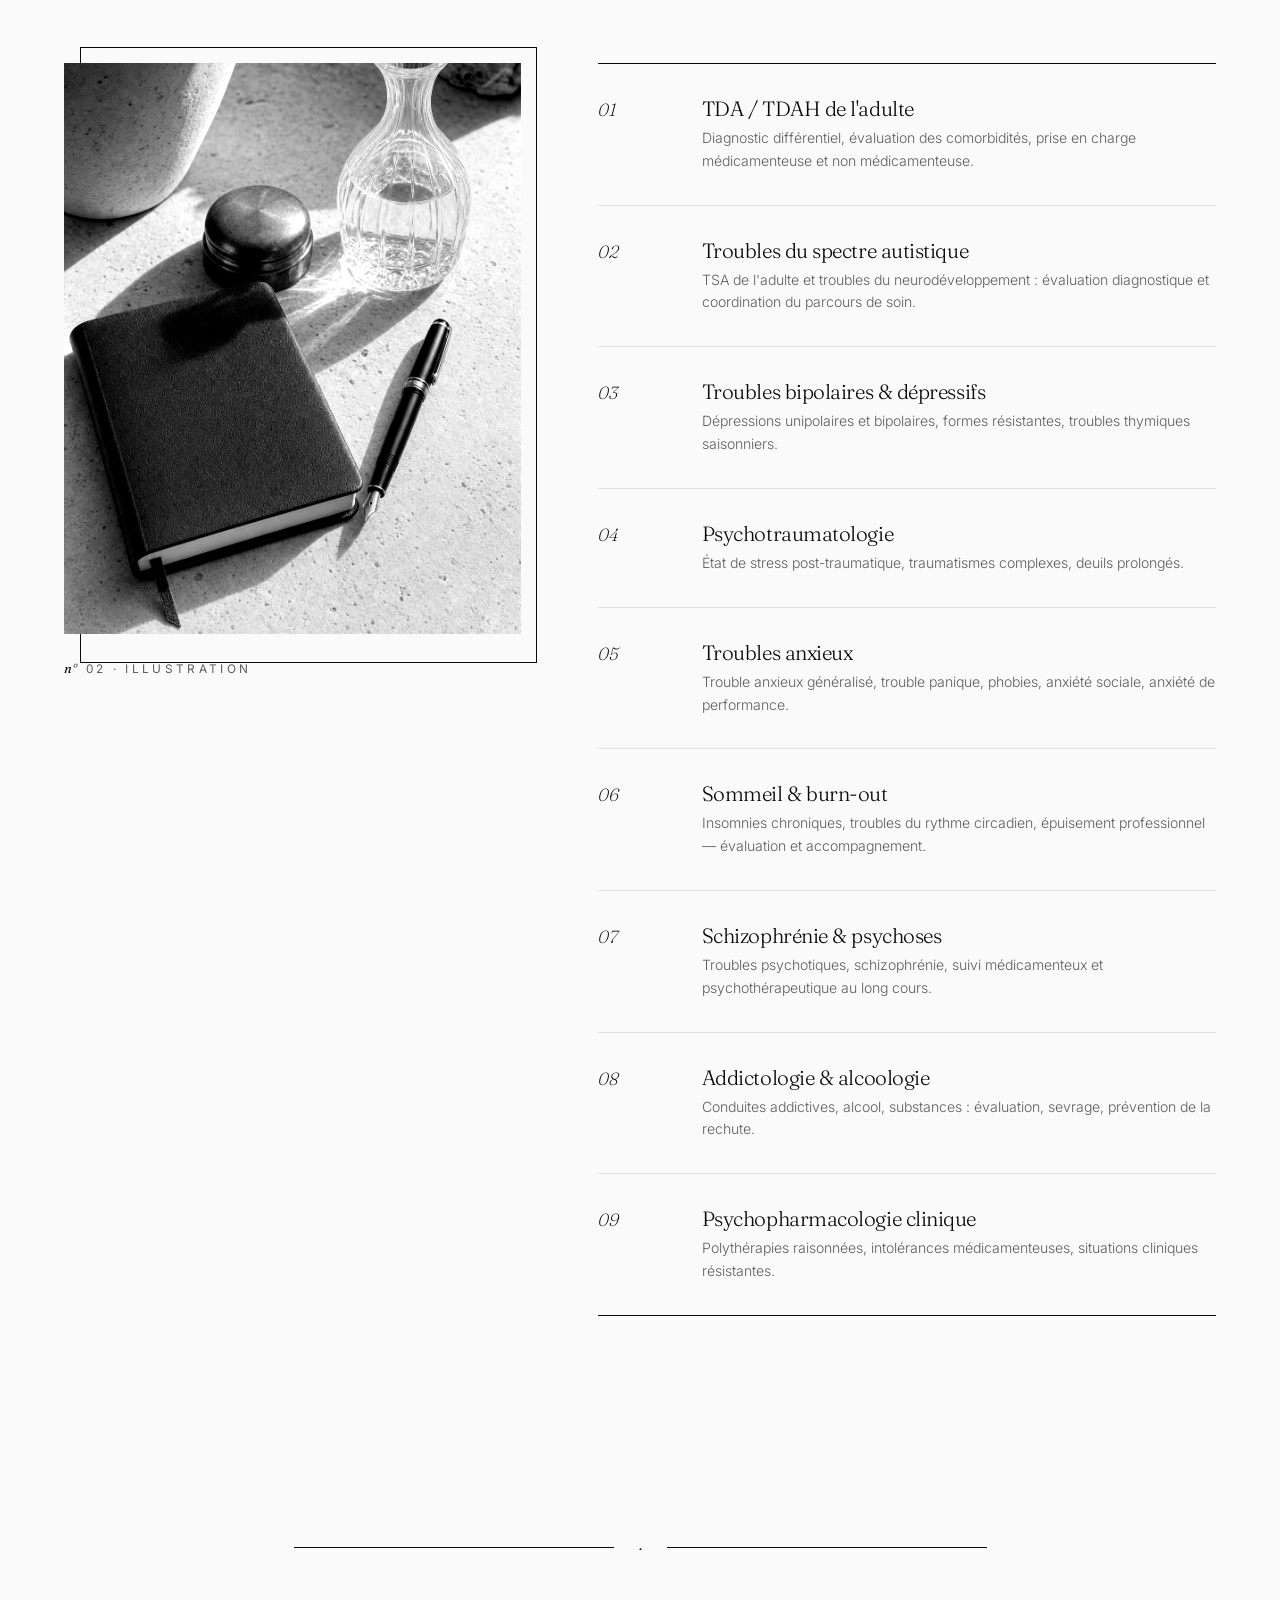
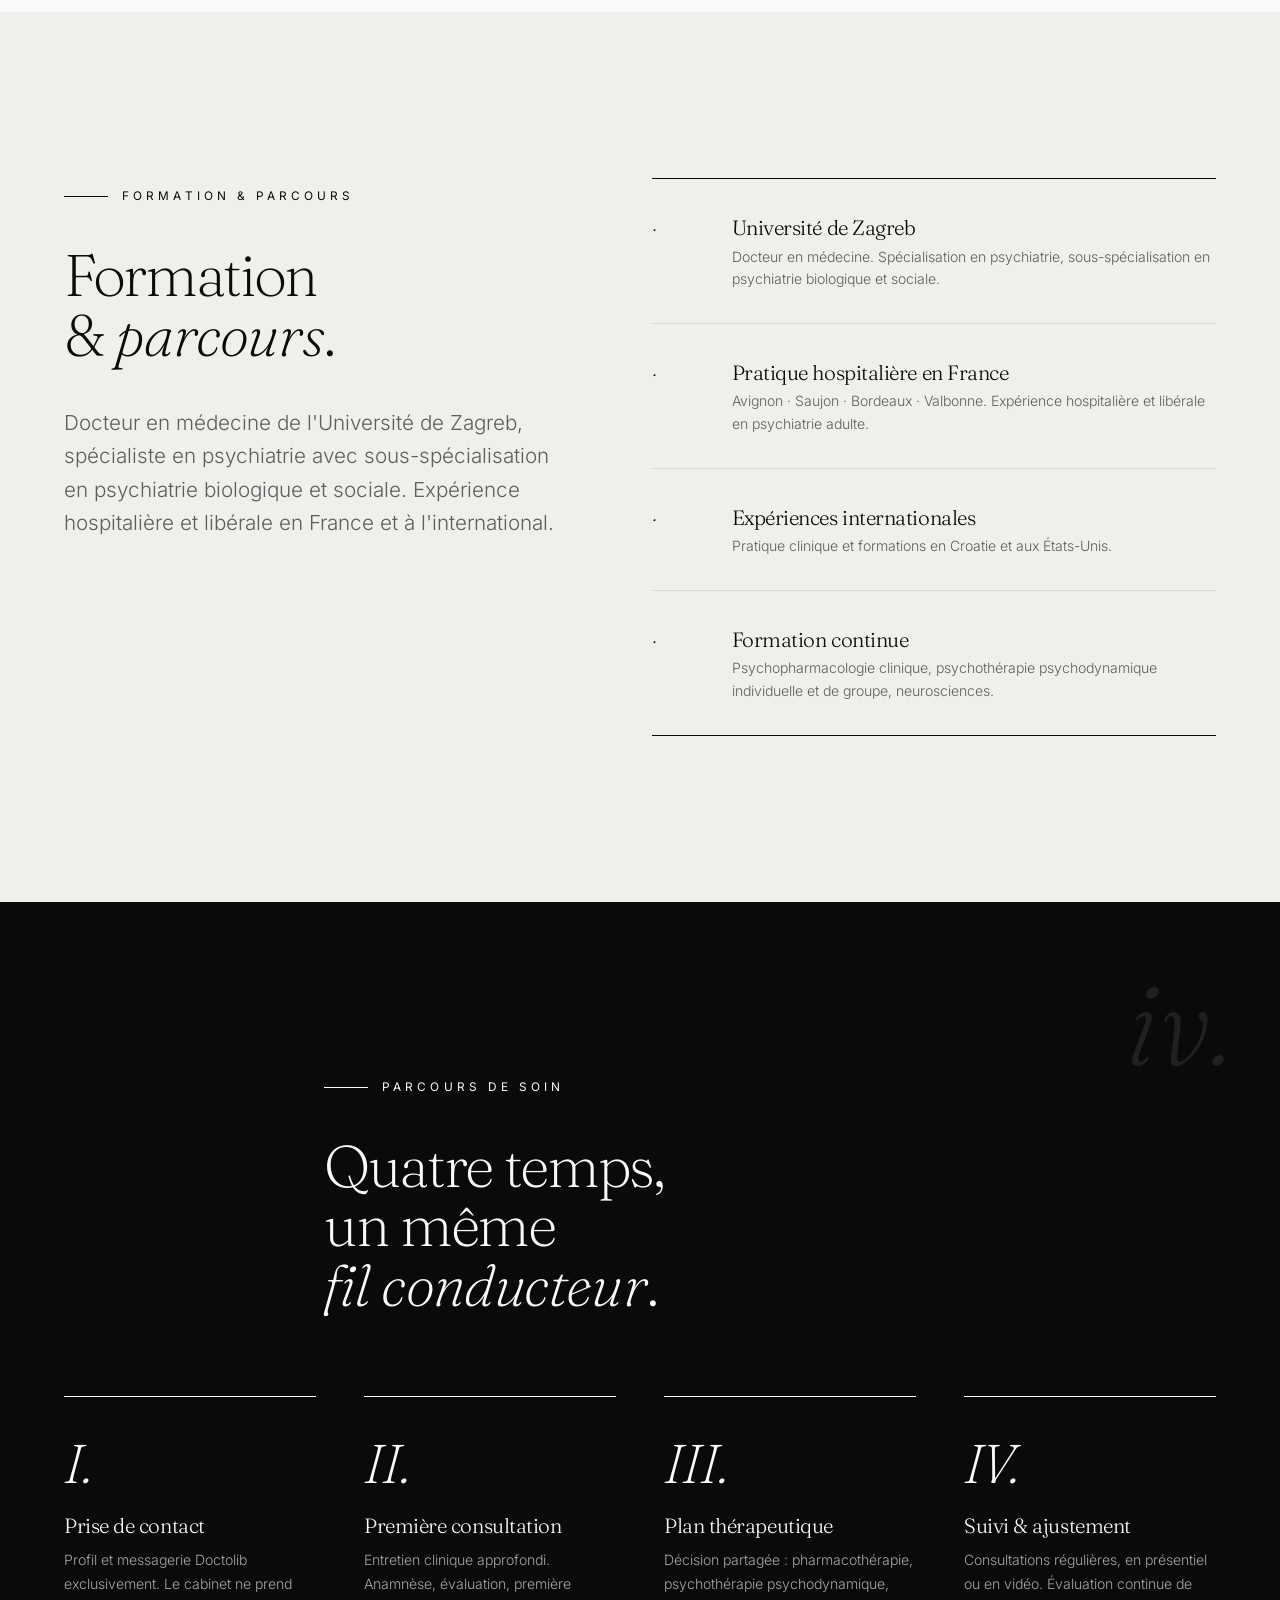
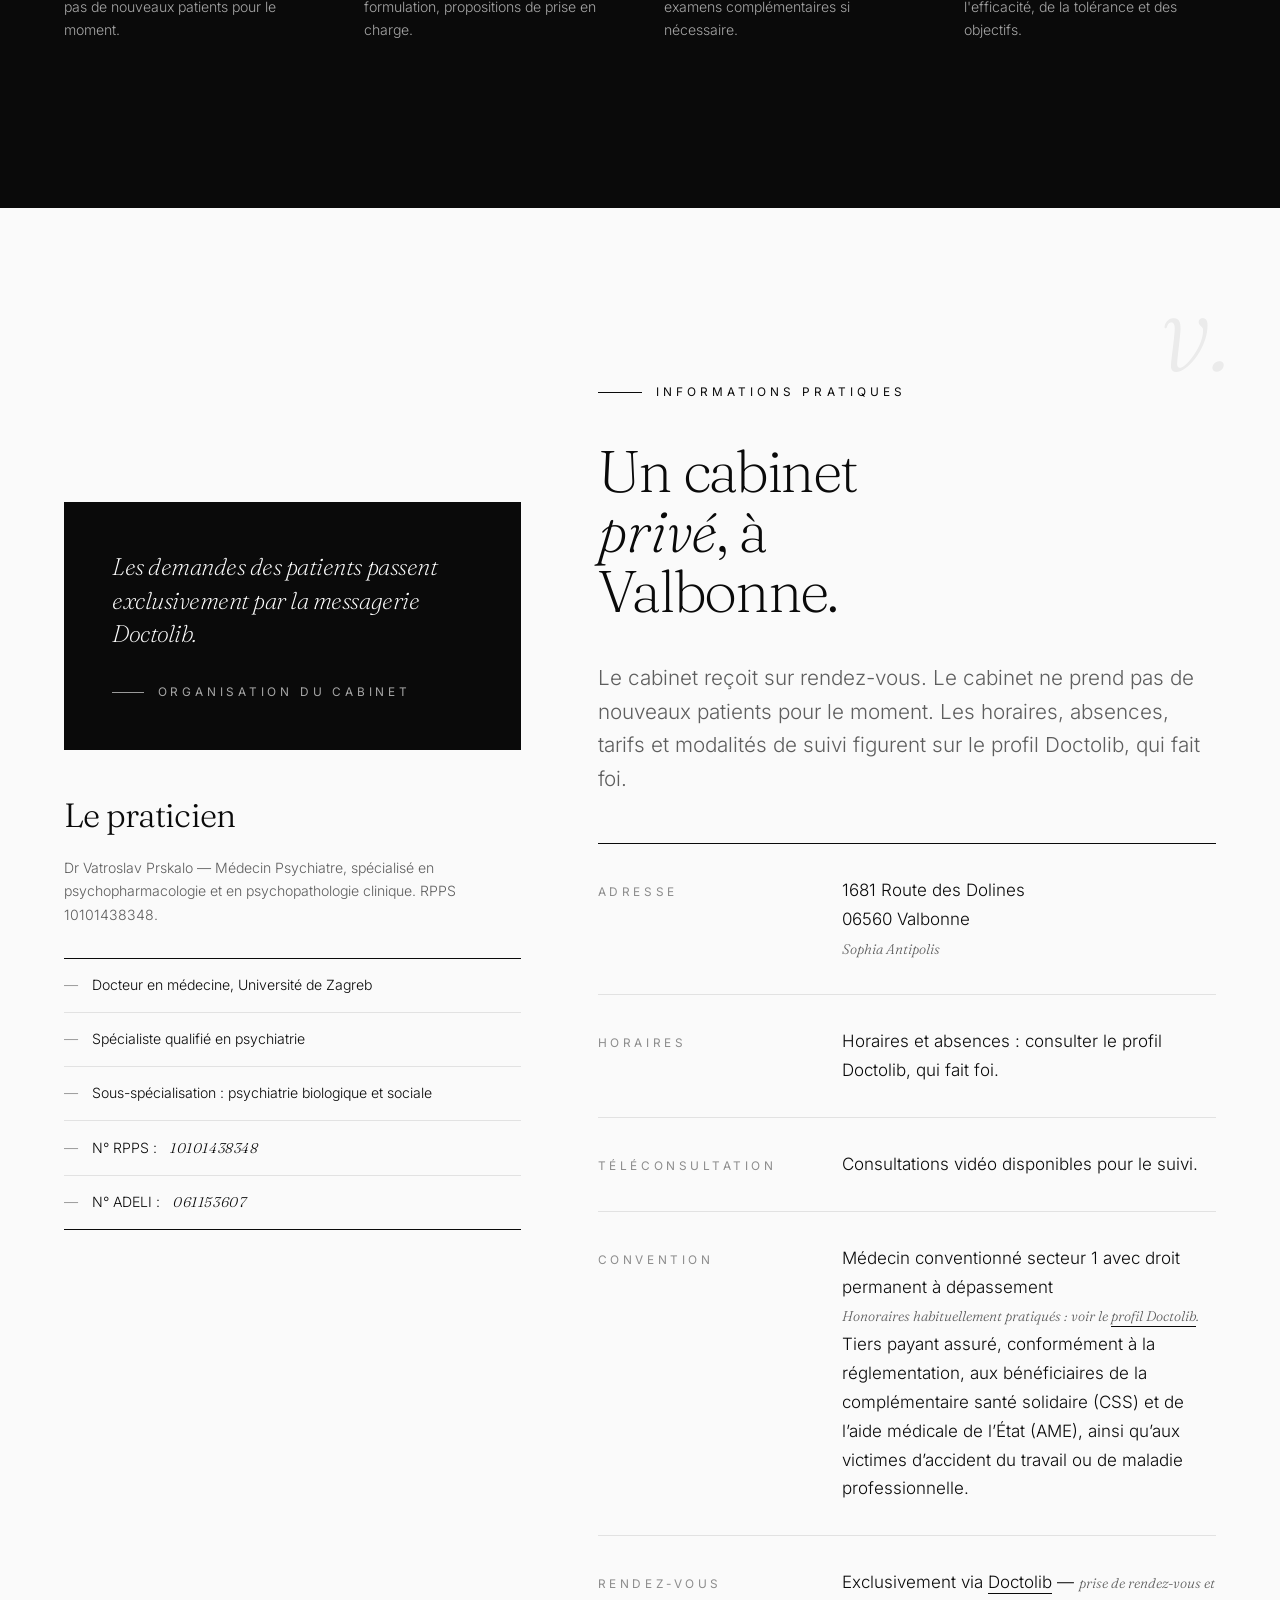
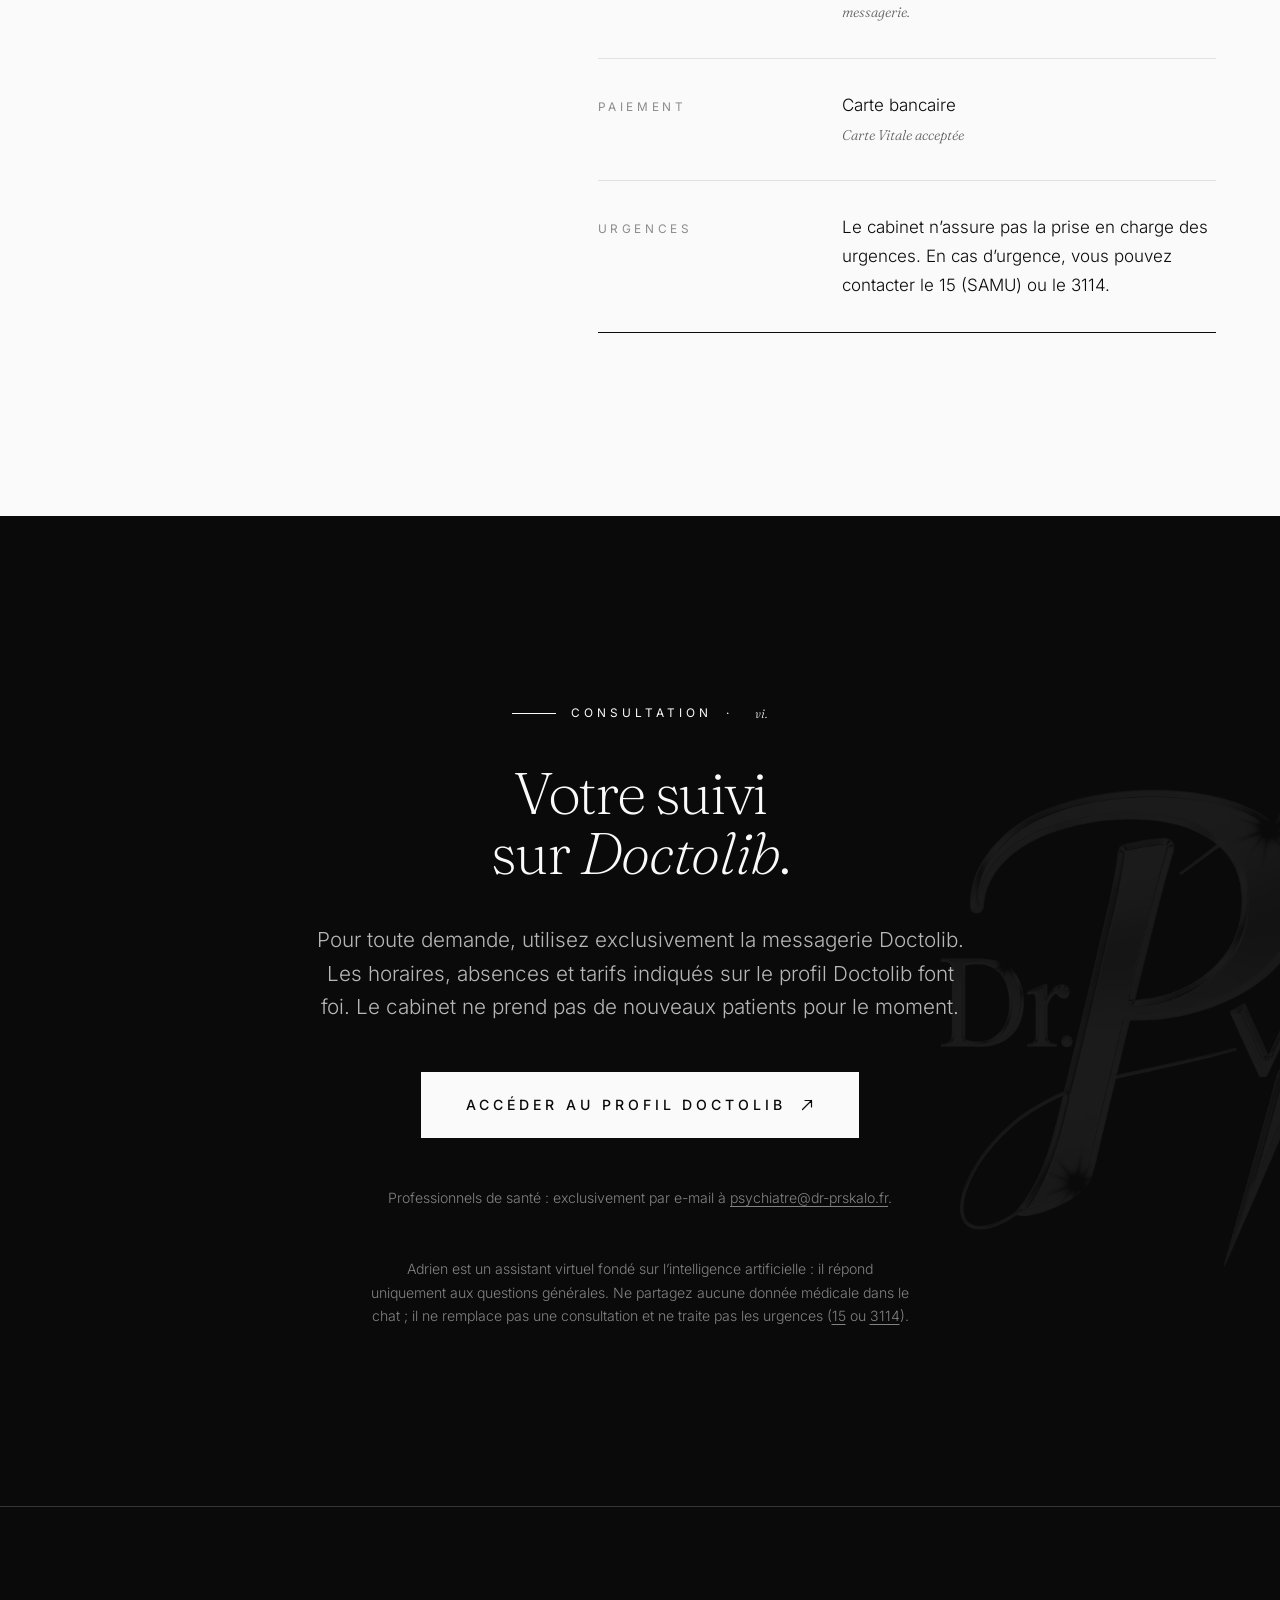
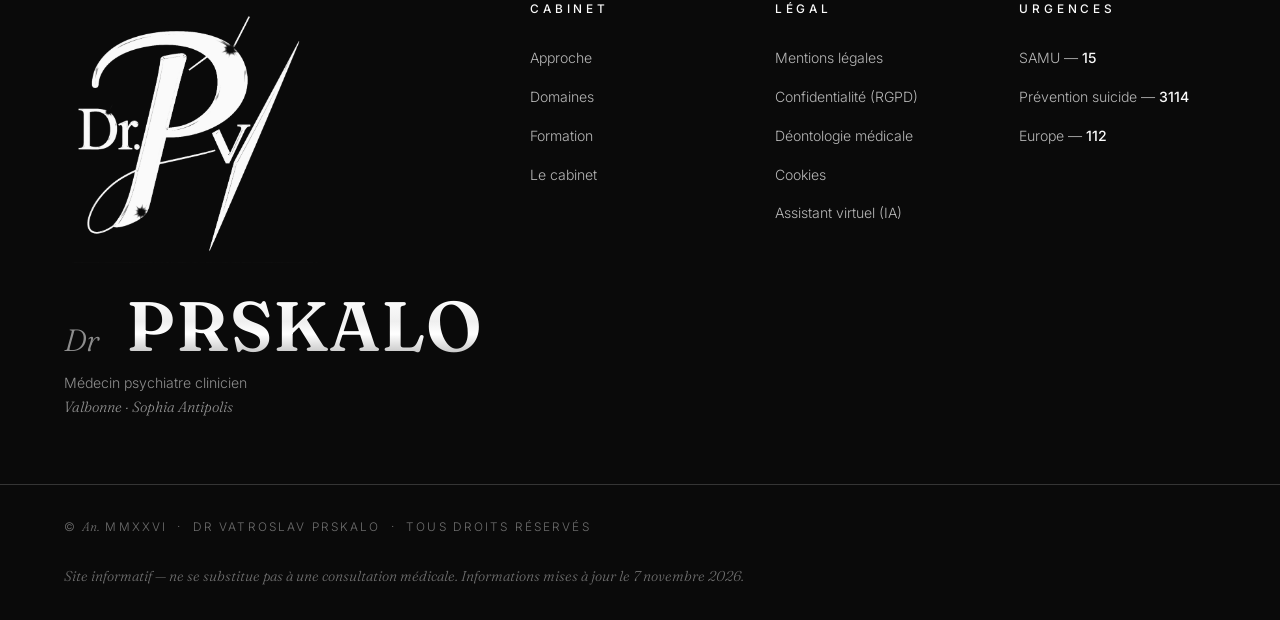
==== commit 18d1f5be: "Liens Doctolib vers le profil" ====
--- a/index.html
+++ b/index.html
@@ -38,7 +38,7 @@
 <a href="#expertise"><span class="nav-num">ii</span>Domaines</a>
 <a href="#formation"><span class="nav-num">iii</span>Formation</a>
 <a href="#cabinet"><span class="nav-num">iv</span>Cabinet</a>
-<a class="nav-cta" href="https://www.doctolib.fr/psychiatre/valbonne/vatroslav-prskalo/patient-request?category=message" rel="noopener" target="_blank">Doctolib</a>
+<a class="nav-cta" href="https://www.doctolib.fr/psychiatre/valbonne/vatroslav-prskalo" rel="noopener" target="_blank">Doctolib</a>
 </nav>
 </div>
 </header>
@@ -51,8 +51,8 @@
 <h1 class="hero-title"><span class="line">Dr Vatroslav</span><span class="line"><em>Prskalo</em>.</span><span class="line">Médecin</span><span class="line"><em>Psychiatre</em>.</span></h1>
 <p class="hero-lede">Médecin Psychiatre, spécialisé en psychopharmacologie et en psychopathologie clinique. Cabinet à Valbonne · Sophia Antipolis. RPPS 10101438348.</p>
 <div class="hero-cta">
-<a class="btn btn-primary" href="https://www.doctolib.fr/psychiatre/valbonne/vatroslav-prskalo/patient-request?category=message" rel="noopener" target="_blank">
-<span>Envoyer un message via Doctolib</span>
+<a class="btn btn-primary" href="https://www.doctolib.fr/psychiatre/valbonne/vatroslav-prskalo" rel="noopener" target="_blank">
+<span>Accéder au profil Doctolib</span>
 <svg aria-hidden="true" fill="none" height="13" viewbox="0 0 13 13" width="13">
 <path d="M2.5 10.5 L 10.5 2.5 M 4.5 2.5 H 10.5 V 8.5" stroke="currentColor" stroke-linecap="round" stroke-width="1.1"></path>
 </svg>
@@ -346,7 +346,7 @@
 </div>
 <div>
 <dt>Rendez-vous</dt>
-<dd>Exclusivement via <a class="inline-link" href="https://www.doctolib.fr/psychiatre/valbonne/vatroslav-prskalo/patient-request?category=message" rel="noopener" target="_blank">Doctolib</a> — <em>prise de rendez-vous et messagerie.</em></dd>
+<dd>Exclusivement via <a class="inline-link" href="https://www.doctolib.fr/psychiatre/valbonne/vatroslav-prskalo" rel="noopener" target="_blank">Doctolib</a> — <em>prise de rendez-vous et messagerie.</em></dd>
 </div>
 <div>
 <dt>Paiement</dt>
@@ -409,8 +409,8 @@
 <p class="eyebrow eyebrow-light"><span class="hairline-x hairline-x-light"></span>Consultation  ·  <em>vi.</em></p>
 <h2 class="display-h2"><span class="line">Votre suivi</span><span class="line">sur <em>Doctolib</em>.</span></h2>
 <p class="cta-lede">Pour toute demande, utilisez exclusivement la messagerie Doctolib. Les horaires, absences et tarifs indiqués sur le profil Doctolib font foi. Le cabinet ne prend pas de nouveaux patients pour le moment.</p>
-<a class="btn btn-light btn-large" href="https://www.doctolib.fr/psychiatre/valbonne/vatroslav-prskalo/patient-request?category=message" rel="noopener" target="_blank">
-<span>Envoyer un message via Doctolib</span>
+<a class="btn btn-light btn-large" href="https://www.doctolib.fr/psychiatre/valbonne/vatroslav-prskalo" rel="noopener" target="_blank">
+<span>Accéder au profil Doctolib</span>
 <svg aria-hidden="true" fill="none" height="14" viewbox="0 0 14 14" width="14">
 <path d="M2.5 11.5 L 11.5 2.5 M 5 2.5 H 11.5 V 9" stroke="currentColor" stroke-linecap="round" stroke-width="1.2"></path>
 </svg>
